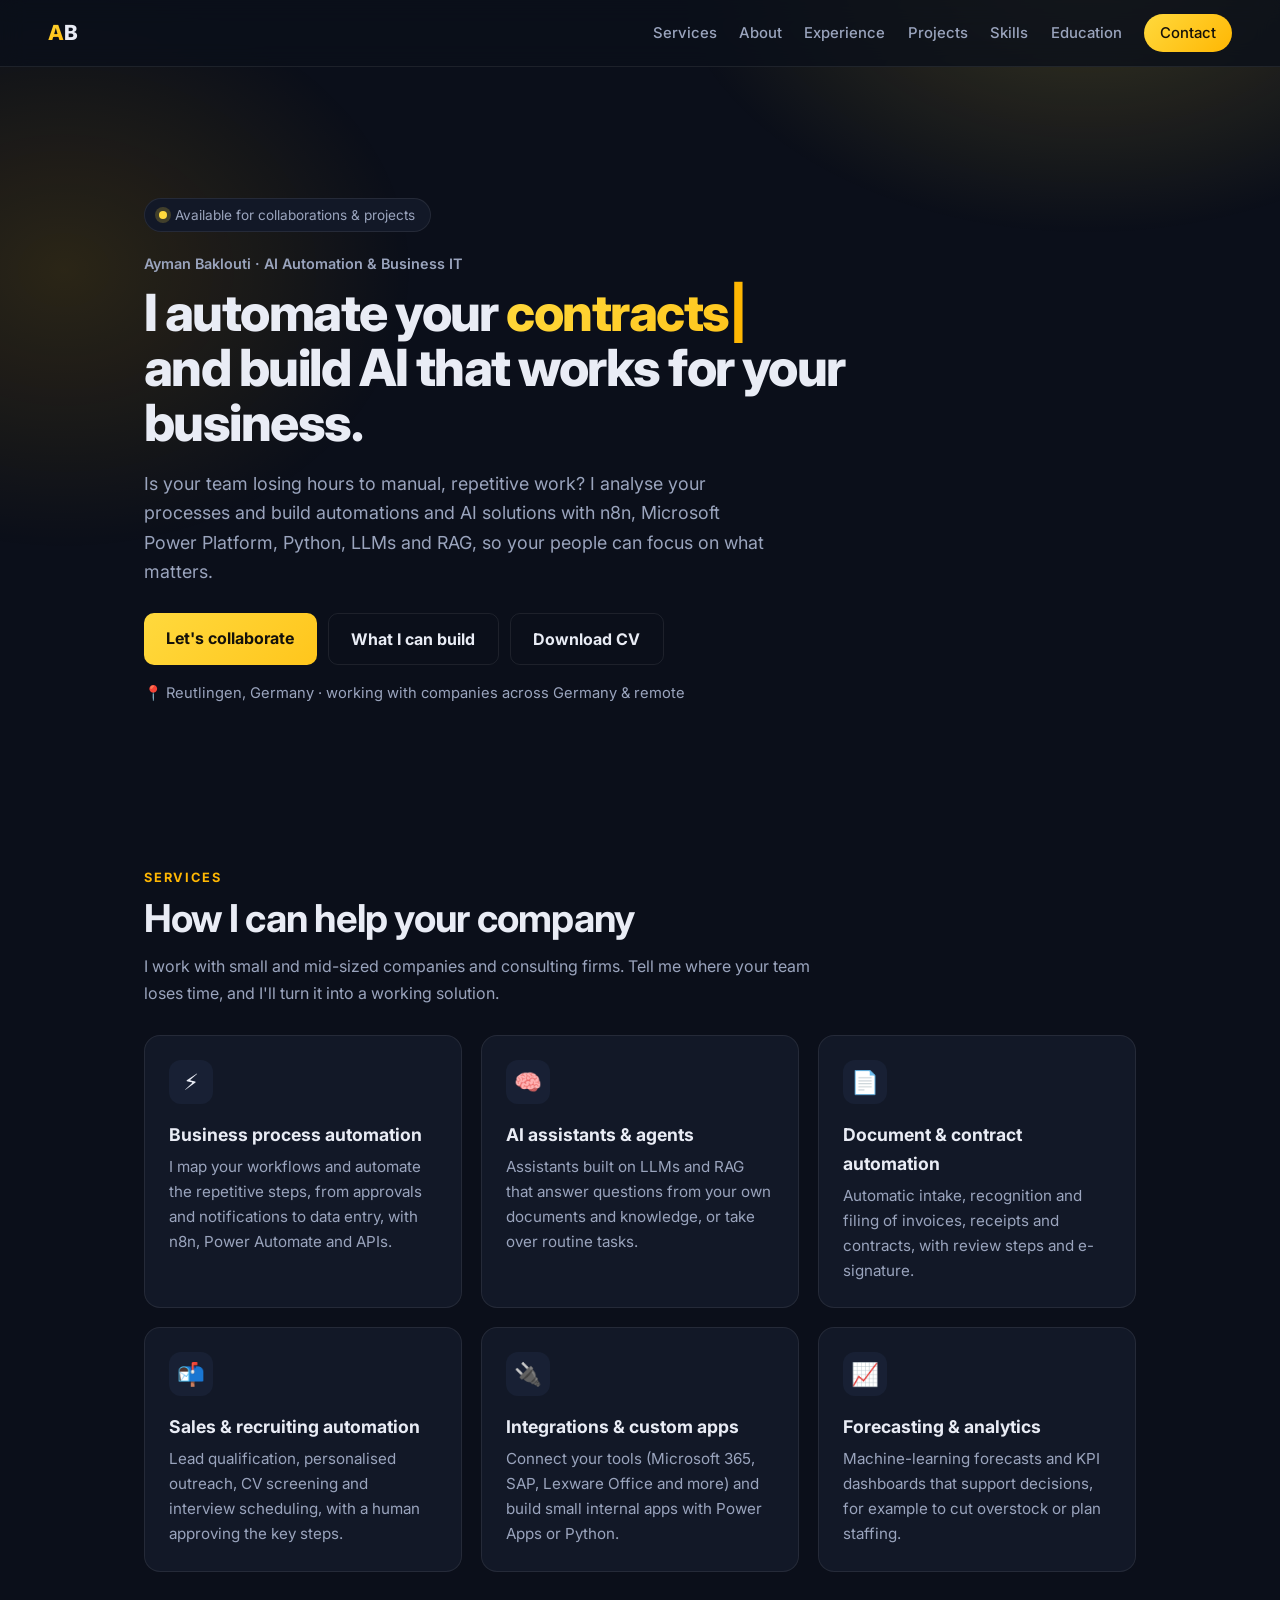
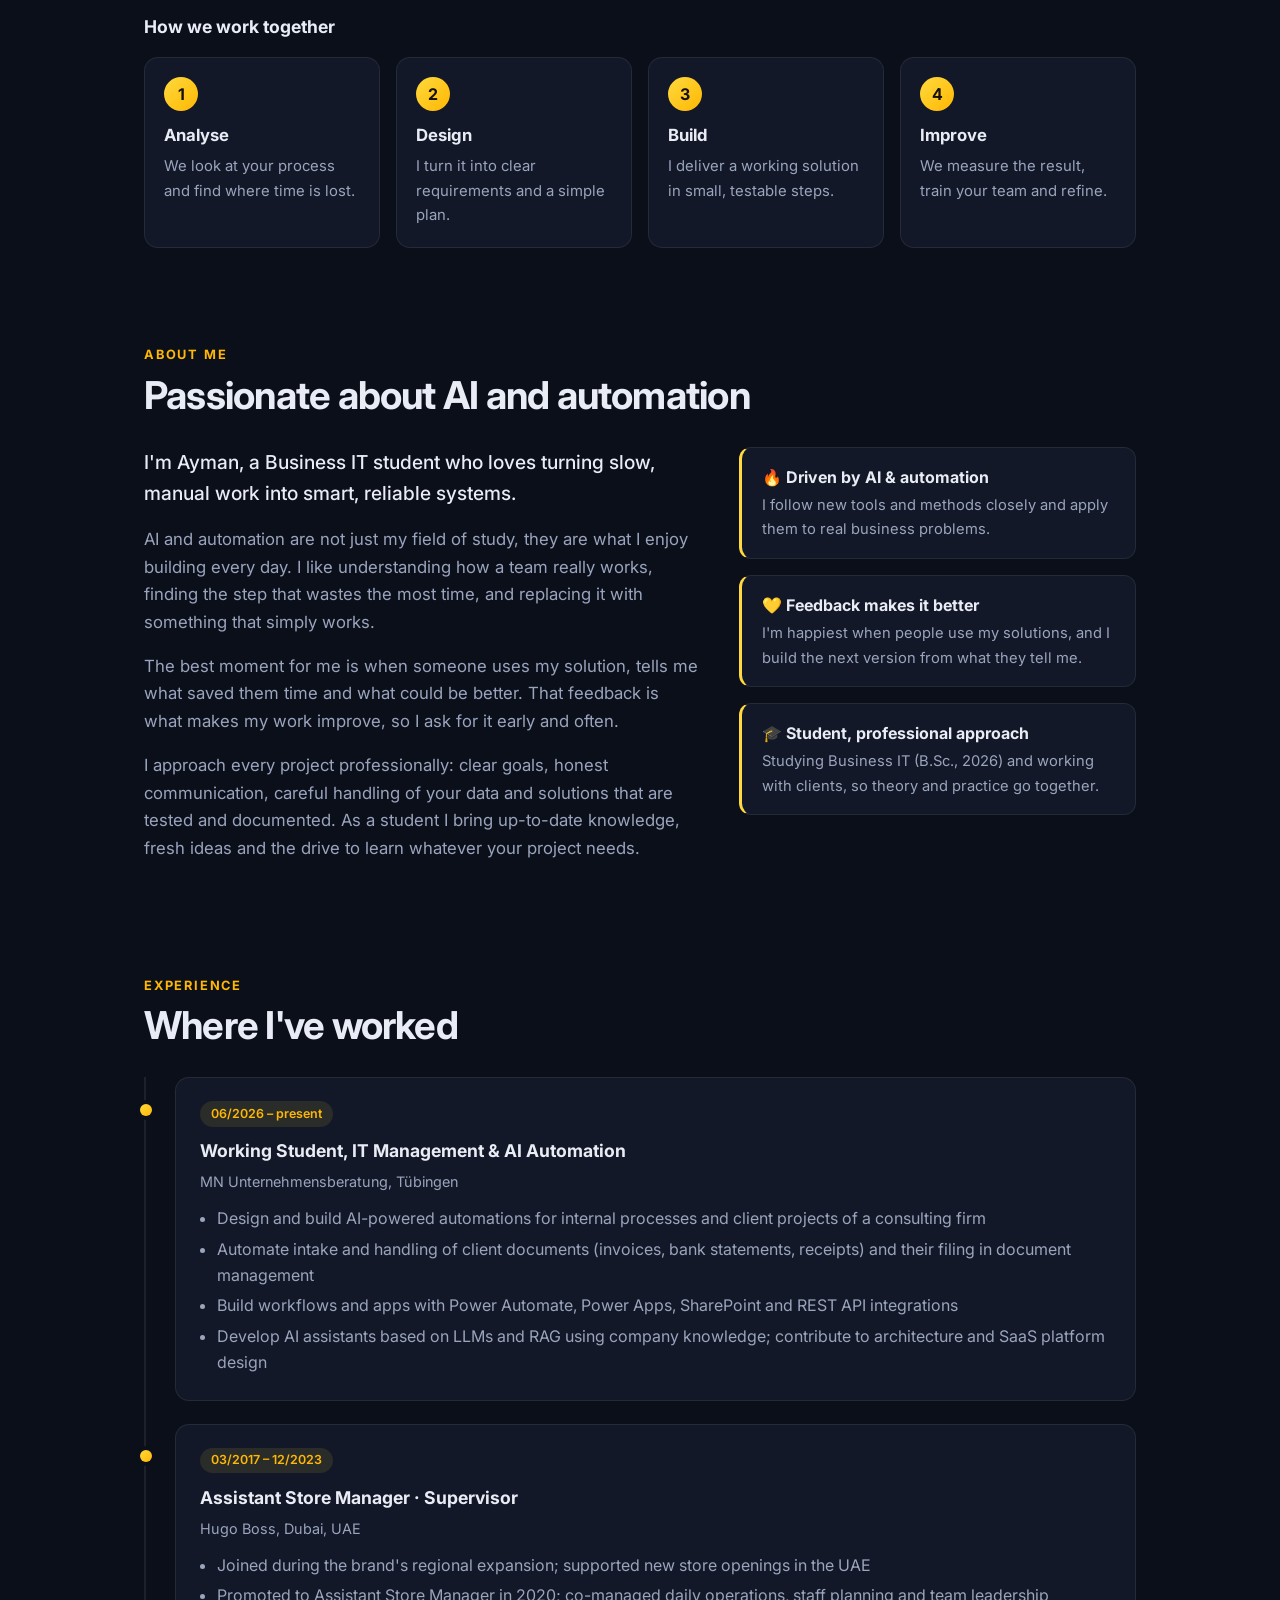
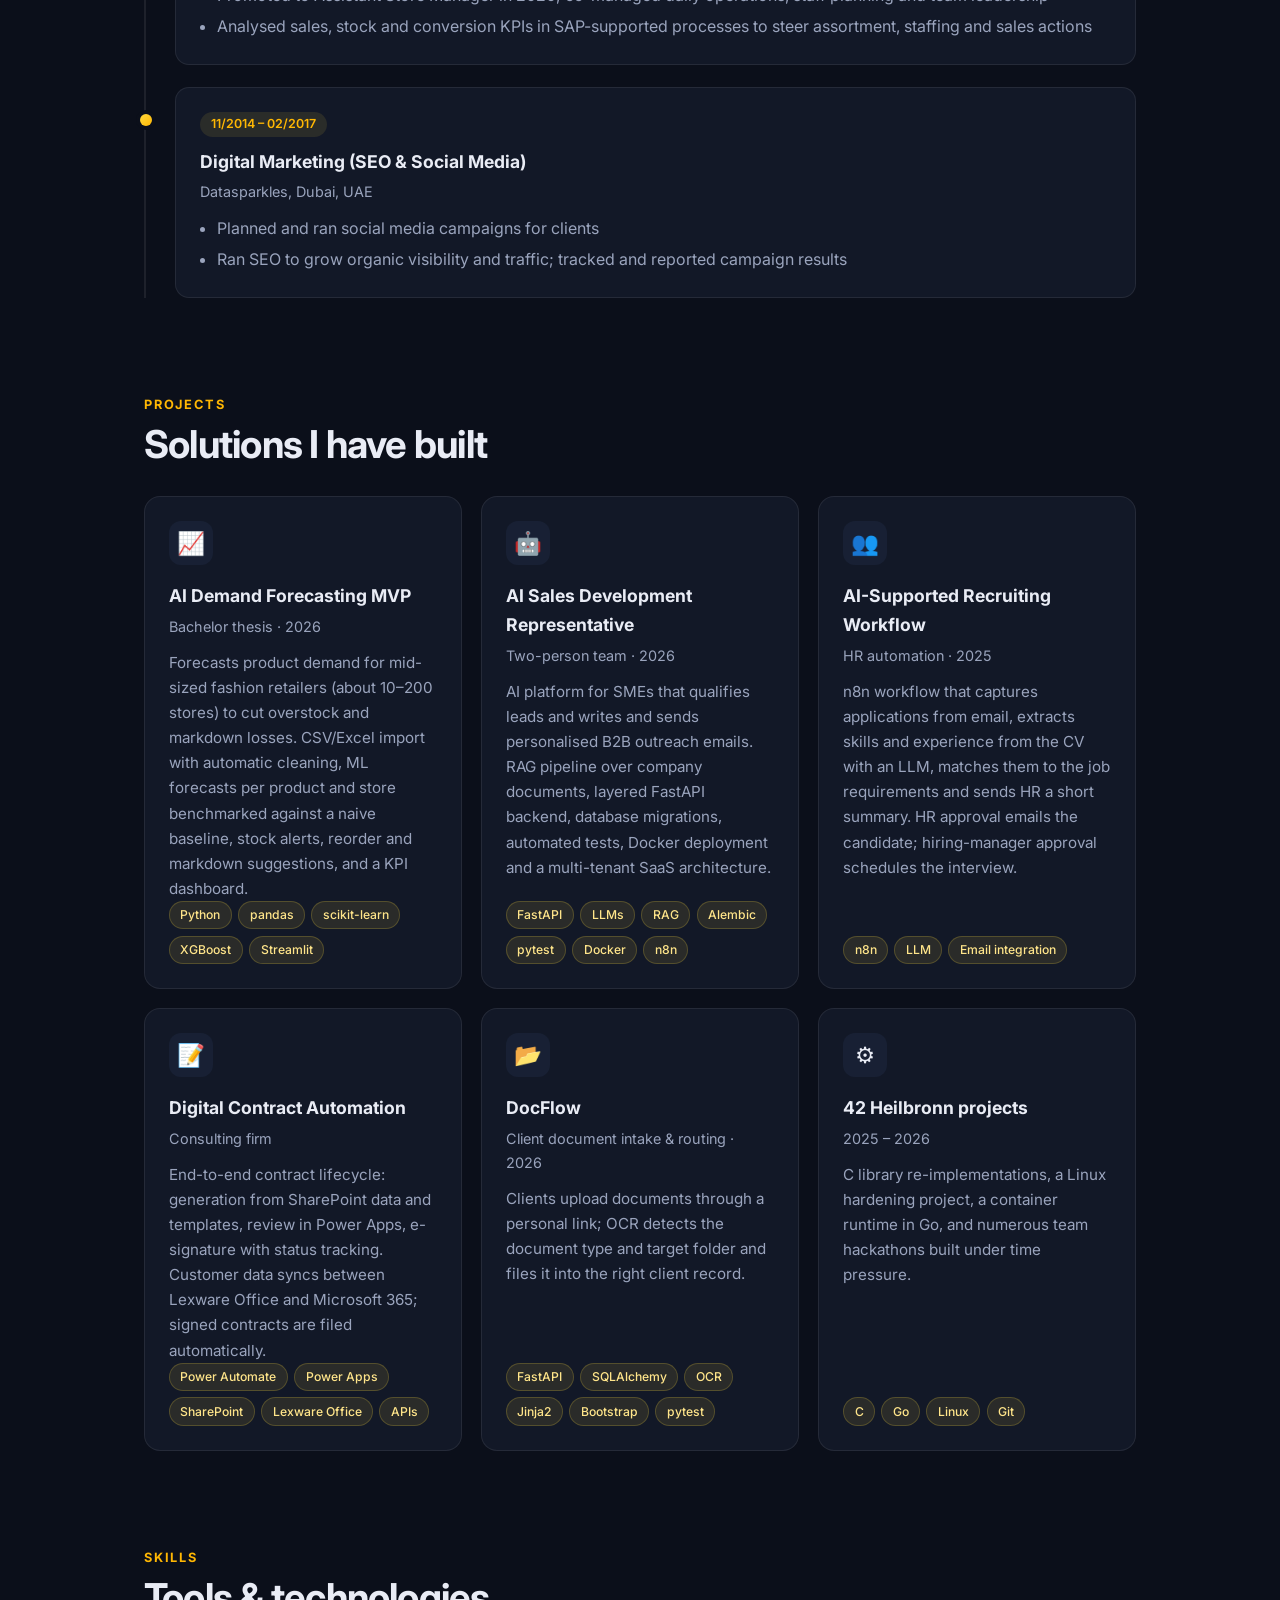
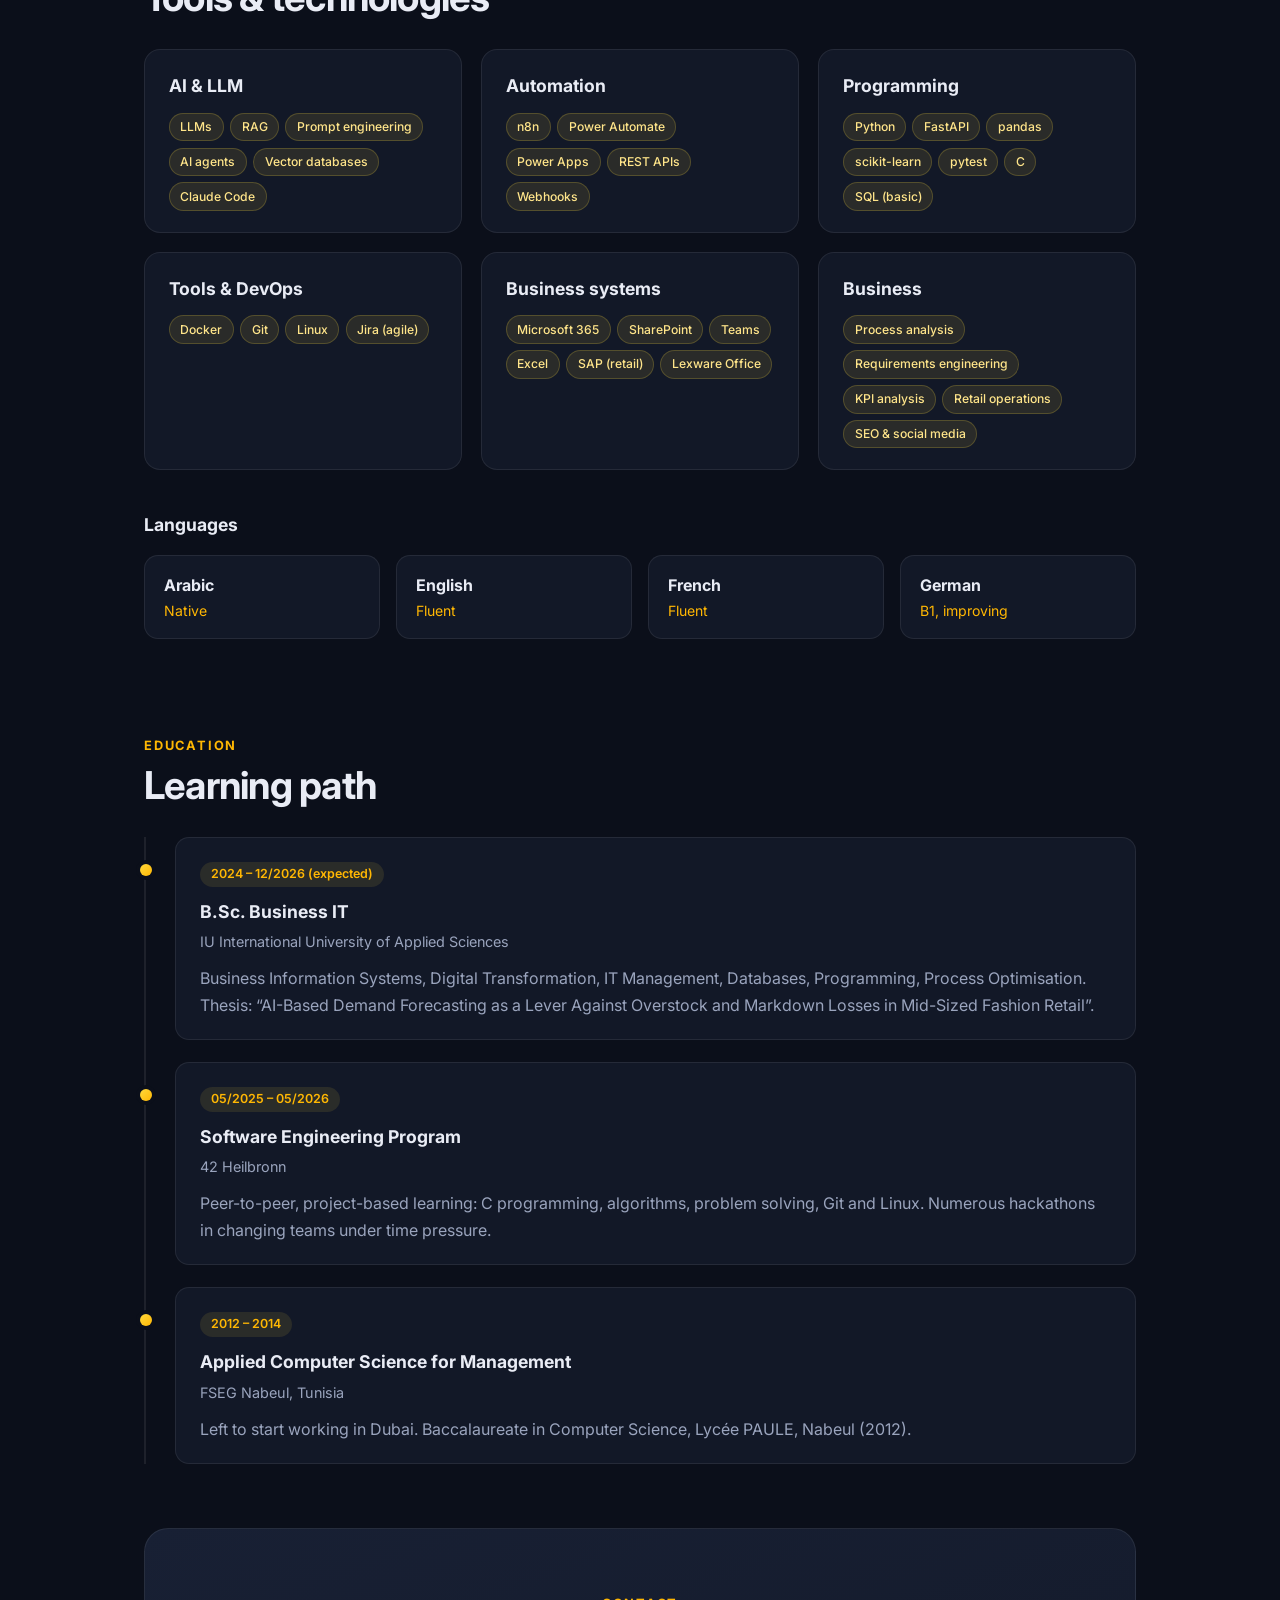
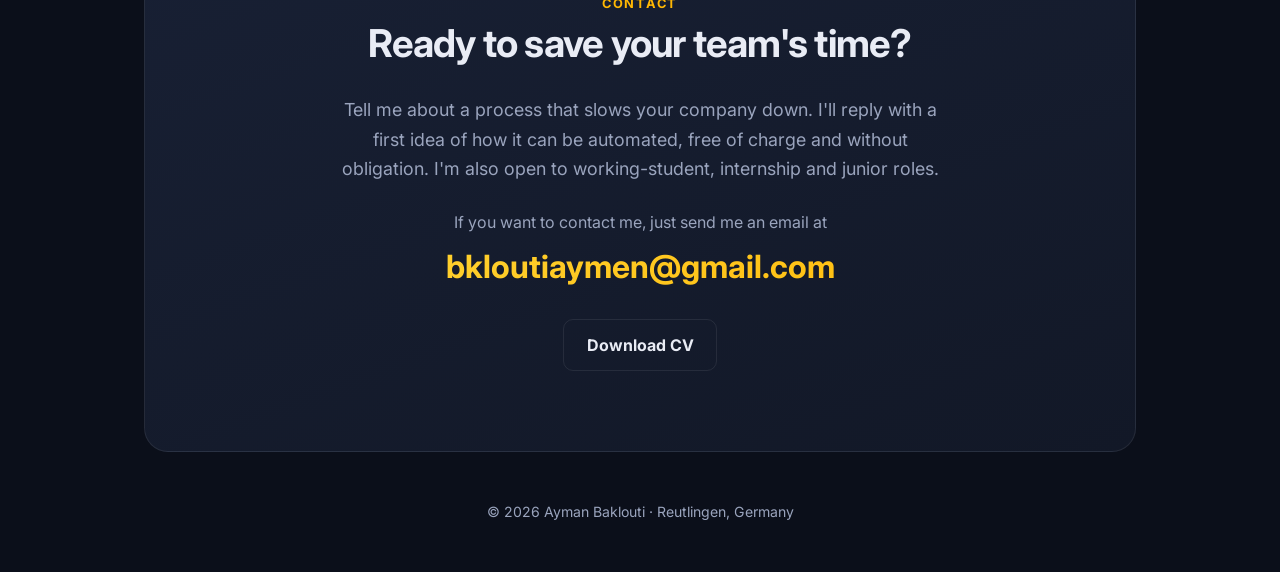
==== index.html @ 1efc9292 "Simplify contact section to plain email address" ====
<!DOCTYPE html>
<html lang="en">
<head>
  <meta charset="utf-8">
  <meta name="viewport" content="width=device-width, initial-scale=1">
  <title>Ayman Baklouti – AI Automation &amp; Business IT</title>
  <meta name="description" content="Ayman Baklouti: Business IT student and working student in AI automation (n8n, Power Platform, Python, LLMs, RAG). Based in Reutlingen, Germany.">
  <meta name="theme-color" content="#0b0f1a">
  <link rel="preconnect" href="https://fonts.googleapis.com">
  <link rel="preconnect" href="https://fonts.gstatic.com" crossorigin>
  <link href="https://fonts.googleapis.com/css2?family=Inter:wght@400;500;600;700;800&display=swap" rel="stylesheet">
  <link rel="stylesheet" href="style.css?v=5">
</head>
<body>
  <div class="bg-glow"></div>

  <header class="top">
    <a class="brand" href="#top"><span>A</span>B</a>
    <nav>
      <a href="#services">Services</a>
      <a href="#about">About</a>
      <a href="#experience">Experience</a>
      <a href="#projects">Projects</a>
      <a href="#skills">Skills</a>
      <a href="#education">Education</a>
      <a class="nav-cta" href="#contact">Contact</a>
    </nav>
  </header>

  <main id="top">
    <section class="hero">
      <div class="hero-text">
        <p class="pill"><span class="dot"></span> Available for collaborations &amp; projects</p>
        <p class="eyebrow">Ayman Baklouti · AI Automation &amp; Business IT</p>
        <h1>I automate your <span class="grad typed" data-words='["recruiting","contracts","document handling","sales outreach","reporting","daily workflows"]'>recruiting</span><span class="cursor">|</span><br>and build AI that works for your business.</h1>
        <p class="lead">Is your team losing hours to manual, repetitive work? I analyse your processes and build automations and AI solutions with n8n, Microsoft Power Platform, Python, LLMs and RAG, so your people can focus on what matters.</p>
        <p class="cta">
          <a class="btn" href="#contact">Let's collaborate</a>
          <a class="btn ghost" href="#services">What I can build</a>
          <a class="btn ghost" href="Ayman_Baklouti_CV.pdf">Download CV</a>
        </p>
        <p class="loc">📍 Reutlingen, Germany · working with companies across Germany &amp; remote</p>
      </div>
    </section>

    <section id="services">
      <p class="kicker">Services</p>
      <h2>How I can help your company</h2>
      <p class="intro">I work with small and mid-sized companies and consulting firms. Tell me where your team loses time, and I'll turn it into a working solution.</p>
      <div class="grid">
        <article class="card"><span class="icon">⚡</span><h3>Business process automation</h3><p>I map your workflows and automate the repetitive steps, from approvals and notifications to data entry, with n8n, Power Automate and APIs.</p></article>
        <article class="card"><span class="icon">🧠</span><h3>AI assistants &amp; agents</h3><p>Assistants built on LLMs and RAG that answer questions from your own documents and knowledge, or take over routine tasks.</p></article>
        <article class="card"><span class="icon">📄</span><h3>Document &amp; contract automation</h3><p>Automatic intake, recognition and filing of invoices, receipts and contracts, with review steps and e-signature.</p></article>
        <article class="card"><span class="icon">📬</span><h3>Sales &amp; recruiting automation</h3><p>Lead qualification, personalised outreach, CV screening and interview scheduling, with a human approving the key steps.</p></article>
        <article class="card"><span class="icon">🔌</span><h3>Integrations &amp; custom apps</h3><p>Connect your tools (Microsoft 365, SAP, Lexware Office and more) and build small internal apps with Power Apps or Python.</p></article>
        <article class="card"><span class="icon">📈</span><h3>Forecasting &amp; analytics</h3><p>Machine-learning forecasts and KPI dashboards that support decisions, for example to cut overstock or plan staffing.</p></article>
      </div>
      <h3 class="sub">How we work together</h3>
      <div class="steps">
        <div class="step"><b>1</b><h4>Analyse</h4><p>We look at your process and find where time is lost.</p></div>
        <div class="step"><b>2</b><h4>Design</h4><p>I turn it into clear requirements and a simple plan.</p></div>
        <div class="step"><b>3</b><h4>Build</h4><p>I deliver a working solution in small, testable steps.</p></div>
        <div class="step"><b>4</b><h4>Improve</h4><p>We measure the result, train your team and refine.</p></div>
      </div>
    </section>

    <section id="about">
      <p class="kicker">About me</p>
      <h2>Passionate about AI and automation</h2>
      <div class="about">
        <div class="about-text">
          <p>I'm Ayman, a Business IT student who loves turning slow, manual work into smart, reliable systems.</p>
          <p>AI and automation are not just my field of study, they are what I enjoy building every day. I like understanding how a team really works, finding the step that wastes the most time, and replacing it with something that simply works.</p>
          <p>The best moment for me is when someone uses my solution, tells me what saved them time and what could be better. That feedback is what makes my work improve, so I ask for it early and often.</p>
          <p>I approach every project professionally: clear goals, honest communication, careful handling of your data and solutions that are tested and documented. As a student I bring up-to-date knowledge, fresh ideas and the drive to learn whatever your project needs.</p>
        </div>
        <div class="about-points">
          <div class="point"><h3>🔥 Driven by AI &amp; automation</h3><p>I follow new tools and methods closely and apply them to real business problems.</p></div>
          <div class="point"><h3>💛 Feedback makes it better</h3><p>I'm happiest when people use my solutions, and I build the next version from what they tell me.</p></div>
          <div class="point"><h3>🎓 Student, professional approach</h3><p>Studying Business IT (B.Sc., 2026) and working with clients, so theory and practice go together.</p></div>
        </div>
      </div>
    </section>

    <section id="experience">
      <p class="kicker">Experience</p>
      <h2>Where I've worked</h2>
      <div class="timeline">
        <article class="tl-item">
          <span class="tl-date">06/2026 – present</span>
          <h3>Working Student, IT Management &amp; AI Automation</h3>
          <p class="meta">MN Unternehmensberatung, Tübingen</p>
          <ul>
            <li>Design and build AI-powered automations for internal processes and client projects of a consulting firm</li>
            <li>Automate intake and handling of client documents (invoices, bank statements, receipts) and their filing in document management</li>
            <li>Build workflows and apps with Power Automate, Power Apps, SharePoint and REST API integrations</li>
            <li>Develop AI assistants based on LLMs and RAG using company knowledge; contribute to architecture and SaaS platform design</li>
          </ul>
        </article>
        <article class="tl-item">
          <span class="tl-date">03/2017 – 12/2023</span>
          <h3>Assistant Store Manager · Supervisor</h3>
          <p class="meta">Hugo Boss, Dubai, UAE</p>
          <ul>
            <li>Joined during the brand's regional expansion; supported new store openings in the UAE</li>
            <li>Promoted to Assistant Store Manager in 2020; co-managed daily operations, staff planning and team leadership</li>
            <li>Analysed sales, stock and conversion KPIs in SAP-supported processes to steer assortment, staffing and sales actions</li>
          </ul>
        </article>
        <article class="tl-item">
          <span class="tl-date">11/2014 – 02/2017</span>
          <h3>Digital Marketing (SEO &amp; Social Media)</h3>
          <p class="meta">Datasparkles, Dubai, UAE</p>
          <ul>
            <li>Planned and ran social media campaigns for clients</li>
            <li>Ran SEO to grow organic visibility and traffic; tracked and reported campaign results</li>
          </ul>
        </article>
      </div>
    </section>

    <section id="projects">
      <p class="kicker">Projects</p>
      <h2>Solutions I have built</h2>
      <div class="grid">
        <article class="card">
          <span class="icon">📈</span>
          <h3>AI Demand Forecasting MVP</h3>
          <p class="meta">Bachelor thesis · 2026</p>
          <p>Forecasts product demand for mid-sized fashion retailers (about 10–200 stores) to cut overstock and markdown losses. CSV/Excel import with automatic cleaning, ML forecasts per product and store benchmarked against a naive baseline, stock alerts, reorder and markdown suggestions, and a KPI dashboard.</p>
          <p class="chips"><span>Python</span><span>pandas</span><span>scikit-learn</span><span>XGBoost</span><span>Streamlit</span></p>
        </article>
        <article class="card">
          <span class="icon">🤖</span>
          <h3>AI Sales Development Representative</h3>
          <p class="meta">Two-person team · 2026</p>
          <p>AI platform for SMEs that qualifies leads and writes and sends personalised B2B outreach emails. RAG pipeline over company documents, layered FastAPI backend, database migrations, automated tests, Docker deployment and a multi-tenant SaaS architecture.</p>
          <p class="chips"><span>FastAPI</span><span>LLMs</span><span>RAG</span><span>Alembic</span><span>pytest</span><span>Docker</span><span>n8n</span></p>
        </article>
        <article class="card">
          <span class="icon">👥</span>
          <h3>AI-Supported Recruiting Workflow</h3>
          <p class="meta">HR automation · 2025</p>
          <p>n8n workflow that captures applications from email, extracts skills and experience from the CV with an LLM, matches them to the job requirements and sends HR a short summary. HR approval emails the candidate; hiring-manager approval schedules the interview.</p>
          <p class="chips"><span>n8n</span><span>LLM</span><span>Email integration</span></p>
        </article>
        <article class="card">
          <span class="icon">📝</span>
          <h3>Digital Contract Automation</h3>
          <p class="meta">Consulting firm</p>
          <p>End-to-end contract lifecycle: generation from SharePoint data and templates, review in Power Apps, e-signature with status tracking. Customer data syncs between Lexware Office and Microsoft 365; signed contracts are filed automatically.</p>
          <p class="chips"><span>Power Automate</span><span>Power Apps</span><span>SharePoint</span><span>Lexware Office</span><span>APIs</span></p>
        </article>
        <article class="card">
          <span class="icon">📂</span>
          <h3>DocFlow</h3>
          <p class="meta">Client document intake &amp; routing · 2026</p>
          <p>Clients upload documents through a personal link; OCR detects the document type and target folder and files it into the right client record.</p>
          <p class="chips"><span>FastAPI</span><span>SQLAlchemy</span><span>OCR</span><span>Jinja2</span><span>Bootstrap</span><span>pytest</span></p>
        </article>
        <article class="card">
          <span class="icon">⚙️</span>
          <h3>42 Heilbronn projects</h3>
          <p class="meta">2025 – 2026</p>
          <p>C library re-implementations, a Linux hardening project, a container runtime in Go, and numerous team hackathons built under time pressure.</p>
          <p class="chips"><span>C</span><span>Go</span><span>Linux</span><span>Git</span></p>
        </article>
      </div>
    </section>

    <section id="skills">
      <p class="kicker">Skills</p>
      <h2>Tools &amp; technologies</h2>
      <div class="skills">
        <div class="skill"><h3>AI &amp; LLM</h3><p class="chips"><span>LLMs</span><span>RAG</span><span>Prompt engineering</span><span>AI agents</span><span>Vector databases</span><span>Claude Code</span></p></div>
        <div class="skill"><h3>Automation</h3><p class="chips"><span>n8n</span><span>Power Automate</span><span>Power Apps</span><span>REST APIs</span><span>Webhooks</span></p></div>
        <div class="skill"><h3>Programming</h3><p class="chips"><span>Python</span><span>FastAPI</span><span>pandas</span><span>scikit-learn</span><span>pytest</span><span>C</span><span>SQL (basic)</span></p></div>
        <div class="skill"><h3>Tools &amp; DevOps</h3><p class="chips"><span>Docker</span><span>Git</span><span>Linux</span><span>Jira (agile)</span></p></div>
        <div class="skill"><h3>Business systems</h3><p class="chips"><span>Microsoft 365</span><span>SharePoint</span><span>Teams</span><span>Excel</span><span>SAP (retail)</span><span>Lexware Office</span></p></div>
        <div class="skill"><h3>Business</h3><p class="chips"><span>Process analysis</span><span>Requirements engineering</span><span>KPI analysis</span><span>Retail operations</span><span>SEO &amp; social media</span></p></div>
      </div>
      <h3 class="sub">Languages</h3>
      <div class="langs">
        <div><strong>Arabic</strong><span>Native</span></div>
        <div><strong>English</strong><span>Fluent</span></div>
        <div><strong>French</strong><span>Fluent</span></div>
        <div><strong>German</strong><span>B1, improving</span></div>
      </div>
    </section>

    <section id="education">
      <p class="kicker">Education</p>
      <h2>Learning path</h2>
      <div class="timeline">
        <article class="tl-item">
          <span class="tl-date">2024 – 12/2026 (expected)</span>
          <h3>B.Sc. Business IT</h3>
          <p class="meta">IU International University of Applied Sciences</p>
          <p>Business Information Systems, Digital Transformation, IT Management, Databases, Programming, Process Optimisation. Thesis: “AI-Based Demand Forecasting as a Lever Against Overstock and Markdown Losses in Mid-Sized Fashion Retail”.</p>
        </article>
        <article class="tl-item">
          <span class="tl-date">05/2025 – 05/2026</span>
          <h3>Software Engineering Program</h3>
          <p class="meta">42 Heilbronn</p>
          <p>Peer-to-peer, project-based learning: C programming, algorithms, problem solving, Git and Linux. Numerous hackathons in changing teams under time pressure.</p>
        </article>
        <article class="tl-item">
          <span class="tl-date">2012 – 2014</span>
          <h3>Applied Computer Science for Management</h3>
          <p class="meta">FSEG Nabeul, Tunisia</p>
          <p>Left to start working in Dubai. Baccalaureate in Computer Science, Lycée PAULE, Nabeul (2012).</p>
        </article>
      </div>
    </section>

    <section id="contact" class="contact">
      <p class="kicker">Contact</p>
      <h2>Ready to save your team's time?</h2>
      <p class="lead">Tell me about a process that slows your company down. I'll reply with a first idea of how it can be automated, free of charge and without obligation. I'm also open to working-student, internship and junior roles.</p>
      <p class="mail-line">If you want to contact me, just send me an email at</p>
      <p class="mail-address">bkloutiaymen@gmail.com</p>
      <p class="cta"><a class="btn ghost" href="Ayman_Baklouti_CV.pdf">Download CV</a></p>
    </section>
  </main>

  <footer>© 2026 Ayman Baklouti · Reutlingen, Germany</footer>
  <script src="script.js?v=5"></script>
</body>
</html>
---- style.css ----
:root {
  --bg:#0b0f1a; --surface:#121827; --surface2:#182034; --border:#ffffff14;
  --text:#e9ecf5; --muted:#9aa4bd;
  --a1:#ffd93d; --a2:#ffb703;
  --grad:linear-gradient(135deg,var(--a1),var(--a2));
}
* { box-sizing:border-box; }
html { scroll-behavior:smooth; scroll-padding-top:80px; }
body { margin:0; font:16px/1.65 'Inter',system-ui,-apple-system,Segoe UI,Roboto,sans-serif; background:var(--bg); color:var(--text); -webkit-font-smoothing:antialiased; }
a { color:var(--a2); text-decoration:none; }
.bg-glow { position:fixed; inset:0; z-index:-1; pointer-events:none;
  background:radial-gradient(600px 400px at 85% -5%,#ffd93d33,transparent 70%),
             radial-gradient(500px 400px at 5% 30%,#ffb70322,transparent 70%); }

/* header */
.top { position:sticky; top:0; z-index:10; display:flex; justify-content:space-between; align-items:center;
  padding:.9rem clamp(1rem,5vw,3rem); background:#0b0f1acc; backdrop-filter:blur(12px); border-bottom:1px solid var(--border); }
.brand { font-weight:800; font-size:1.3rem; color:var(--text); letter-spacing:-.02em; }
.brand span { background:var(--grad); -webkit-background-clip:text; background-clip:text; color:transparent; }
nav { display:flex; align-items:center; gap:1.4rem; flex-wrap:wrap; justify-content:flex-end; }
nav a { color:var(--muted); font-size:.93rem; font-weight:500; transition:color .2s; }
nav a:hover { color:var(--text); }
.nav-cta { color:#14110a; background:var(--grad); padding:.4rem 1rem; border-radius:999px; }
.nav-cta:hover { color:#14110a; opacity:.9; }

main, footer { max-width:1040px; margin:0 auto; padding:0 1.5rem; }
section { padding:5rem 0 1rem; }

/* hero */
.hero { display:grid; grid-template-columns:1.6fr 1fr; gap:3rem; align-items:center; padding-top:5rem; min-height:80vh; }
.pill { display:inline-flex; align-items:center; gap:.5rem; padding:.3rem .9rem; border:1px solid var(--border); border-radius:999px; background:var(--surface); color:var(--muted); font-size:.85rem; margin:0 0 1.2rem; }
.dot { width:8px; height:8px; border-radius:50%; background:#ffd93d; box-shadow:0 0 0 4px #ffd93d33; }
h1 { font-size:clamp(2.4rem,6vw,4rem); line-height:1.08; letter-spacing:-.03em; margin:0 0 .8rem; font-weight:800; }
.grad { background:var(--grad); -webkit-background-clip:text; background-clip:text; color:transparent; }
.role { color:var(--a2); font-weight:600; margin:0 0 1rem; }
.lead { font-size:1.12rem; color:var(--muted); max-width:620px; }
.cta { display:flex; flex-wrap:wrap; gap:.7rem; margin:1.6rem 0 1rem; }
.btn { display:inline-block; padding:.75rem 1.4rem; border-radius:10px; background:var(--grad); color:#14110a; font-weight:700; transition:transform .2s, box-shadow .2s; }
.btn:hover { transform:translateY(-2px); box-shadow:0 8px 24px #ffd93d44; }
.btn.ghost { background:transparent; color:var(--text); border:1px solid var(--border); }
.btn.ghost:hover { background:var(--surface2); box-shadow:none; }
.loc { color:var(--muted); font-size:.92rem; }

.hero-card { background:linear-gradient(160deg,var(--surface2),var(--surface)); border:1px solid var(--border); border-radius:20px; padding:2rem; text-align:center; box-shadow:0 20px 60px #0008; }
.avatar { width:110px; height:110px; margin:0 auto 1.4rem; border-radius:50%; background:var(--grad); display:grid; place-items:center; font-size:2.4rem; font-weight:800; color:#fff; box-shadow:0 0 0 6px #ffd93d22; }
.facts { list-style:none; margin:0; padding:0; display:grid; gap:.9rem; }
.facts li { display:flex; flex-direction:column; padding:.7rem; border-radius:12px; background:#ffffff08; }
.facts strong { font-size:1.4rem; background:var(--grad); -webkit-background-clip:text; background-clip:text; color:transparent; }
.facts span { color:var(--muted); font-size:.85rem; }

/* headings */
.kicker { color:var(--a2); font-weight:700; text-transform:uppercase; letter-spacing:.14em; font-size:.8rem; margin:0 0 .4rem; }
h2 { font-size:clamp(1.7rem,4vw,2.4rem); margin:0 0 1.8rem; letter-spacing:-.02em; line-height:1.2; }
h3 { margin:0 0 .3rem; font-size:1.1rem; }
.sub { margin:2.5rem 0 1rem; }
.meta { color:var(--muted); font-size:.9rem; margin:0 0 .7rem; }
.two-col { display:grid; grid-template-columns:1fr 1fr; gap:2rem; color:var(--muted); }
.two-col p { margin:0; }

/* timeline */
.timeline { position:relative; padding-left:1.8rem; border-left:2px solid var(--border); display:grid; gap:1.4rem; }
.tl-item { position:relative; background:var(--surface); border:1px solid var(--border); border-radius:14px; padding:1.3rem 1.5rem; transition:border-color .2s, transform .2s; }
.tl-item:hover { border-color:#ffd93d88; transform:translateX(4px); }
.tl-item::before { content:""; position:absolute; left:calc(-1.8rem - 7px); top:1.6rem; width:12px; height:12px; border-radius:50%; background:var(--grad); box-shadow:0 0 0 4px var(--bg); }
.tl-date { display:inline-block; font-size:.78rem; font-weight:600; color:var(--a2); background:#ffd93d1a; padding:.15rem .7rem; border-radius:999px; margin-bottom:.6rem; }
.tl-item ul { margin:.3rem 0 0; padding-left:1.1rem; color:var(--muted); }
.tl-item li { margin:.25rem 0; }
.tl-item p:last-child { color:var(--muted); margin:0; }

/* cards */
.grid { display:grid; grid-template-columns:repeat(auto-fill,minmax(310px,1fr)); gap:1.2rem; }
.card { background:var(--surface); border:1px solid var(--border); border-radius:16px; padding:1.5rem; transition:transform .25s, border-color .25s, box-shadow .25s; display:flex; flex-direction:column; }
.card:hover { transform:translateY(-6px); border-color:#ffd93d88; box-shadow:0 16px 40px #ffd93d22; }
.card > p:not(.meta):not(.chips) { color:var(--muted); font-size:.95rem; margin:0 0 1rem; }
.icon { width:44px; height:44px; display:grid; place-items:center; border-radius:12px; background:var(--surface2); font-size:1.4rem; margin-bottom:1rem; }
.chips { display:flex; flex-wrap:wrap; gap:.4rem; margin:auto 0 0; padding:0; }
.chips span { font-size:.76rem; font-weight:500; padding:.2rem .65rem; border-radius:999px; background:#ffd93d1a; color:#ffe58a; border:1px solid #ffd93d33; }

/* skills */
.skills { display:grid; grid-template-columns:repeat(auto-fill,minmax(300px,1fr)); gap:1.2rem; }
.skill { background:var(--surface); border:1px solid var(--border); border-radius:16px; padding:1.3rem 1.5rem; }
.skill h3 { margin-bottom:.8rem; }
.langs { display:grid; grid-template-columns:repeat(auto-fit,minmax(160px,1fr)); gap:1rem; }
.langs div { background:var(--surface); border:1px solid var(--border); border-radius:14px; padding:1rem 1.2rem; display:flex; flex-direction:column; }
.langs span { color:var(--a2); font-size:.88rem; }

/* contact */
.contact { text-align:center; margin:3rem 0 0; padding:4rem 1.5rem; border:1px solid var(--border); border-radius:24px; background:linear-gradient(160deg,var(--surface2),var(--surface)); }
.contact .lead { margin:0 auto; }
.contact .cta { justify-content:center; }
footer { text-align:center; color:var(--muted); font-size:.88rem; padding:3rem 1.5rem; }

@media (max-width:820px) {
  .hero { grid-template-columns:1fr; min-height:0; }
  .two-col { grid-template-columns:1fr; gap:1rem; }
  nav a:not(.nav-cta) { display:none; }
}

/* ---------- services / steps ---------- */
.intro { color:var(--muted); max-width:680px; margin:-1rem 0 1.8rem; }
.steps { display:grid; grid-template-columns:repeat(auto-fit,minmax(220px,1fr)); gap:1rem; }
.step { background:var(--surface); border:1px solid var(--border); border-radius:14px; padding:1.2rem; position:relative; }
.step b { display:grid; place-items:center; width:34px; height:34px; border-radius:50%; background:var(--grad); color:#14110a; font-weight:700; margin-bottom:.7rem; }
.step h4 { margin:0 0 .3rem; font-size:1.05rem; }
.step p { margin:0; color:var(--muted); font-size:.93rem; }
.eyebrow { color:var(--muted); font-weight:600; font-size:.9rem; margin:0 0 .6rem; }
h1 { font-size:clamp(2rem,5vw,3.2rem); }
.cursor { color:var(--a2); animation:blink 1s steps(2) infinite; }
.card > p:not(.meta):not(.chips) { margin-bottom:0; }

/* ---------- animation ---------- */
.bg-glow { animation:drift 18s ease-in-out infinite alternate; }
@keyframes drift { from { transform:translate3d(0,0,0) scale(1); } to { transform:translate3d(-3%,4%,0) scale(1.12); } }
@keyframes blink { 50% { opacity:0; } }
@keyframes float { 0%,100% { transform:translateY(0); } 50% { transform:translateY(-10px); } }
@keyframes pulse { 0% { box-shadow:0 0 0 0 #ffd93d66; } 100% { box-shadow:0 0 0 12px #ffd93d00; } }
@keyframes rise { from { opacity:0; transform:translateY(24px); } to { opacity:1; transform:none; } }
@keyframes shine { to { background-position:200% center; } }
.hero-card { animation:float 6s ease-in-out infinite; }
.dot { animation:pulse 1.8s infinite; }
.avatar { animation:float 5s ease-in-out infinite reverse; }
.hero-text > * { animation:rise .8s both; }
.hero-text > :nth-child(2) { animation-delay:.1s; } .hero-text > :nth-child(3) { animation-delay:.2s; }
.hero-text > :nth-child(4) { animation-delay:.3s; } .hero-text > :nth-child(5) { animation-delay:.4s; }
.hero-text > :nth-child(6) { animation-delay:.5s; }
.grad { background-size:200% auto; animation:shine 5s linear infinite; }
.btn { background-size:200% auto; }
.btn:not(.ghost):hover { background-position:right center; }
.js .reveal { opacity:0; transform:translateY(28px); transition:opacity .7s ease, transform .7s ease; transition-delay:var(--d,0ms); }
.js .reveal.in { opacity:1; transform:none; }
#progress { position:fixed; top:0; left:0; height:3px; width:0; background:var(--grad); z-index:20; }
@media (prefers-reduced-motion:reduce) {
  *, *::before, *::after { animation:none !important; transition:none !important; }
  .js .reveal { opacity:1; transform:none; }
}

.hero { grid-template-columns:1fr; }
.hero-text { max-width:760px; }

/* about me */
.about { display:grid; grid-template-columns:1.4fr 1fr; gap:2.5rem; align-items:start; }
.about-text p { margin:0 0 1rem; color:var(--muted); font-size:1.05rem; }
.about-text p:first-child { color:var(--text); font-size:1.2rem; font-weight:500; }
.about-points { display:grid; gap:1rem; }
.point { background:var(--surface); border:1px solid var(--border); border-left:3px solid var(--a1); border-radius:12px; padding:1rem 1.2rem; }
.point h3 { margin:0 0 .2rem; font-size:1rem; }
.point p { margin:0; color:var(--muted); font-size:.92rem; }
@media (max-width:820px) { .about { grid-template-columns:1fr; } }
button.btn { font:inherit; font-weight:600; cursor:pointer; }
.mail-line { color:var(--muted); margin:1.6rem 0 .3rem; }
.mail-address { font-size:clamp(1.3rem,4vw,2rem); font-weight:700; margin:0 0 1rem; background:var(--grad); -webkit-background-clip:text; background-clip:text; color:transparent; user-select:all; }
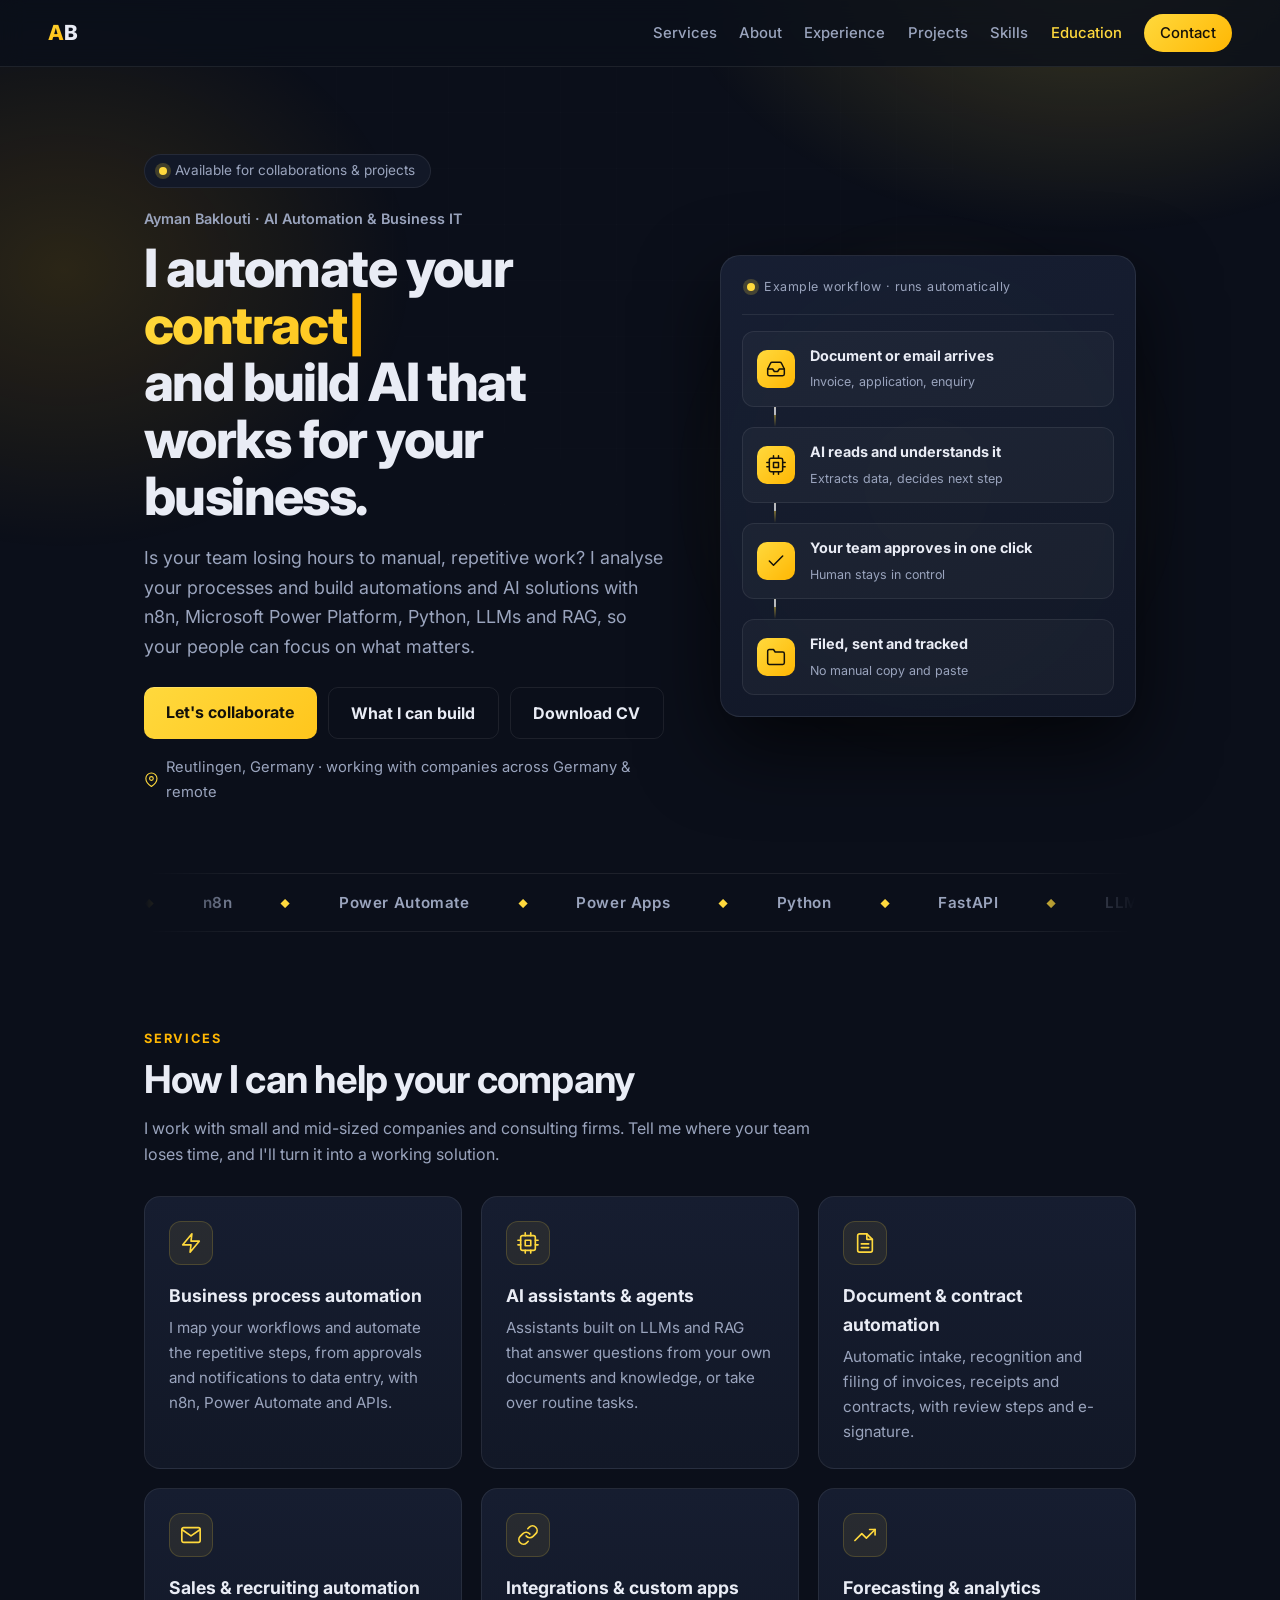
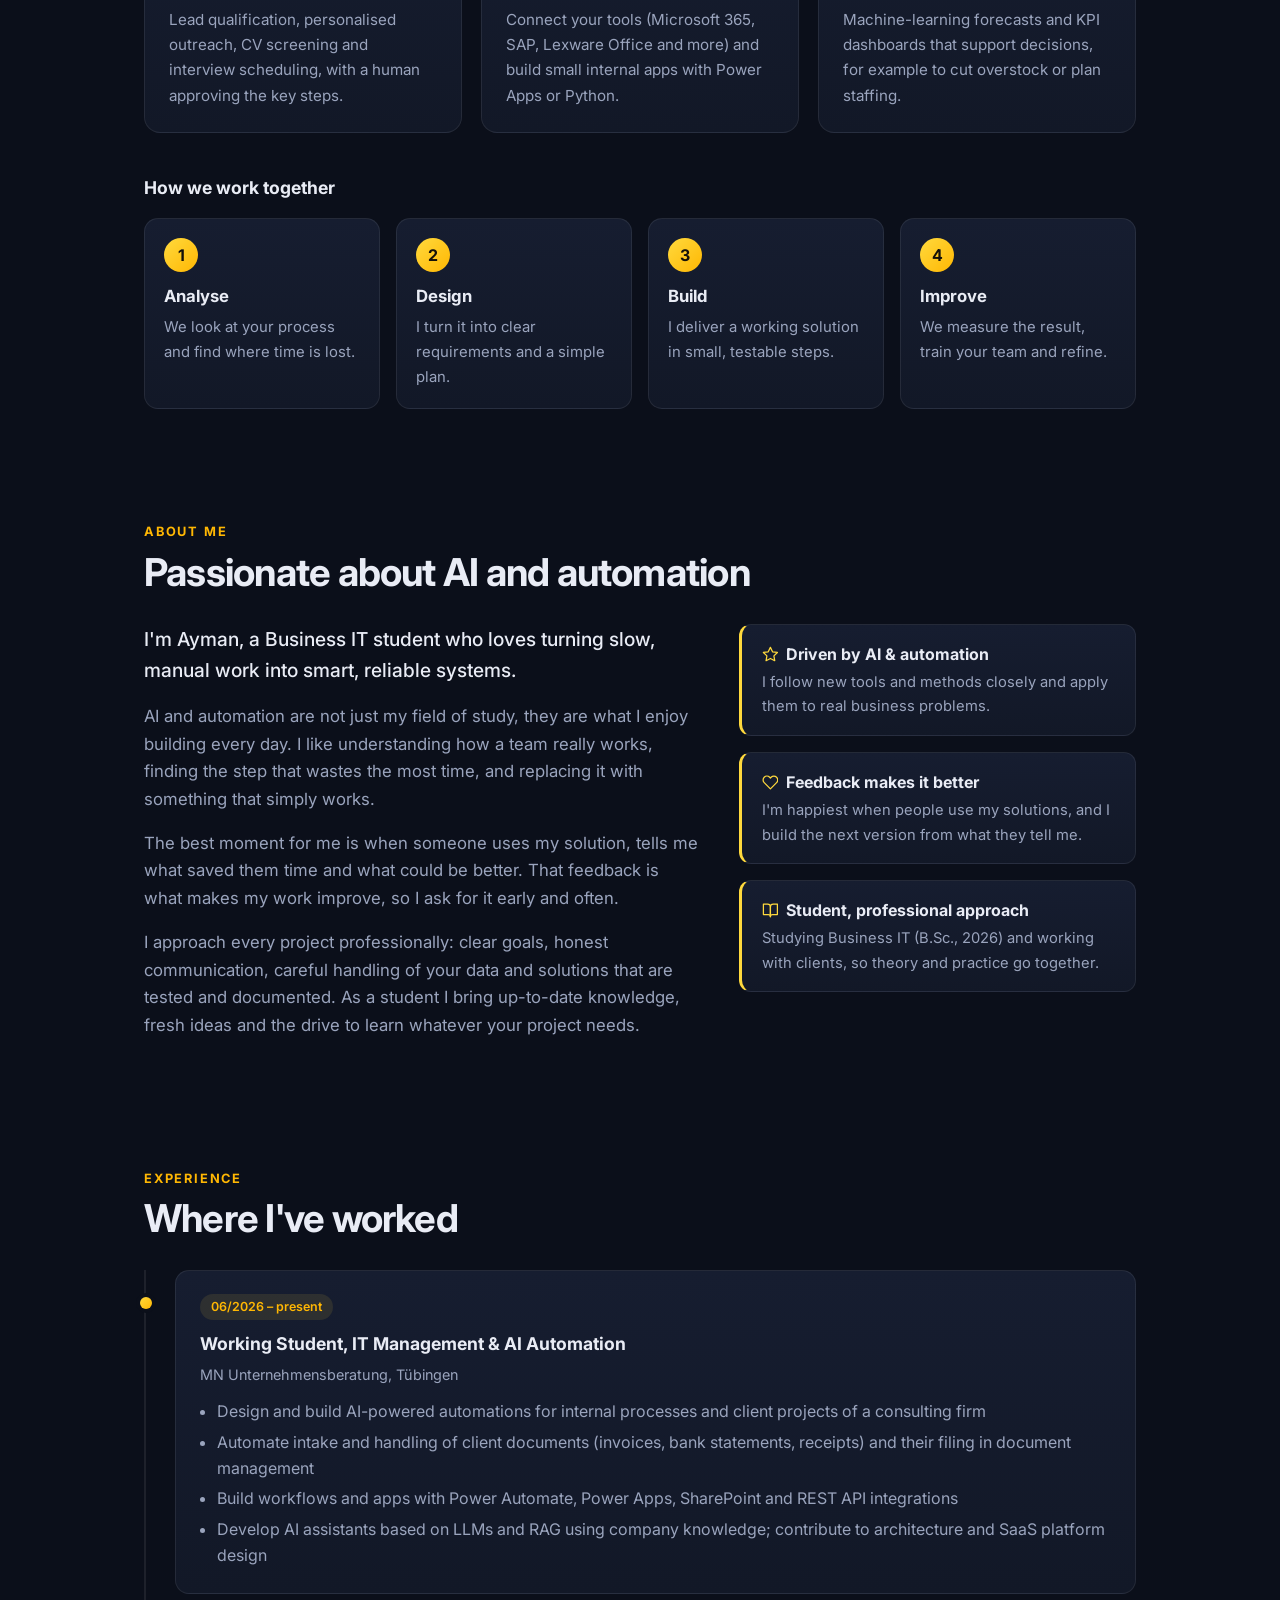
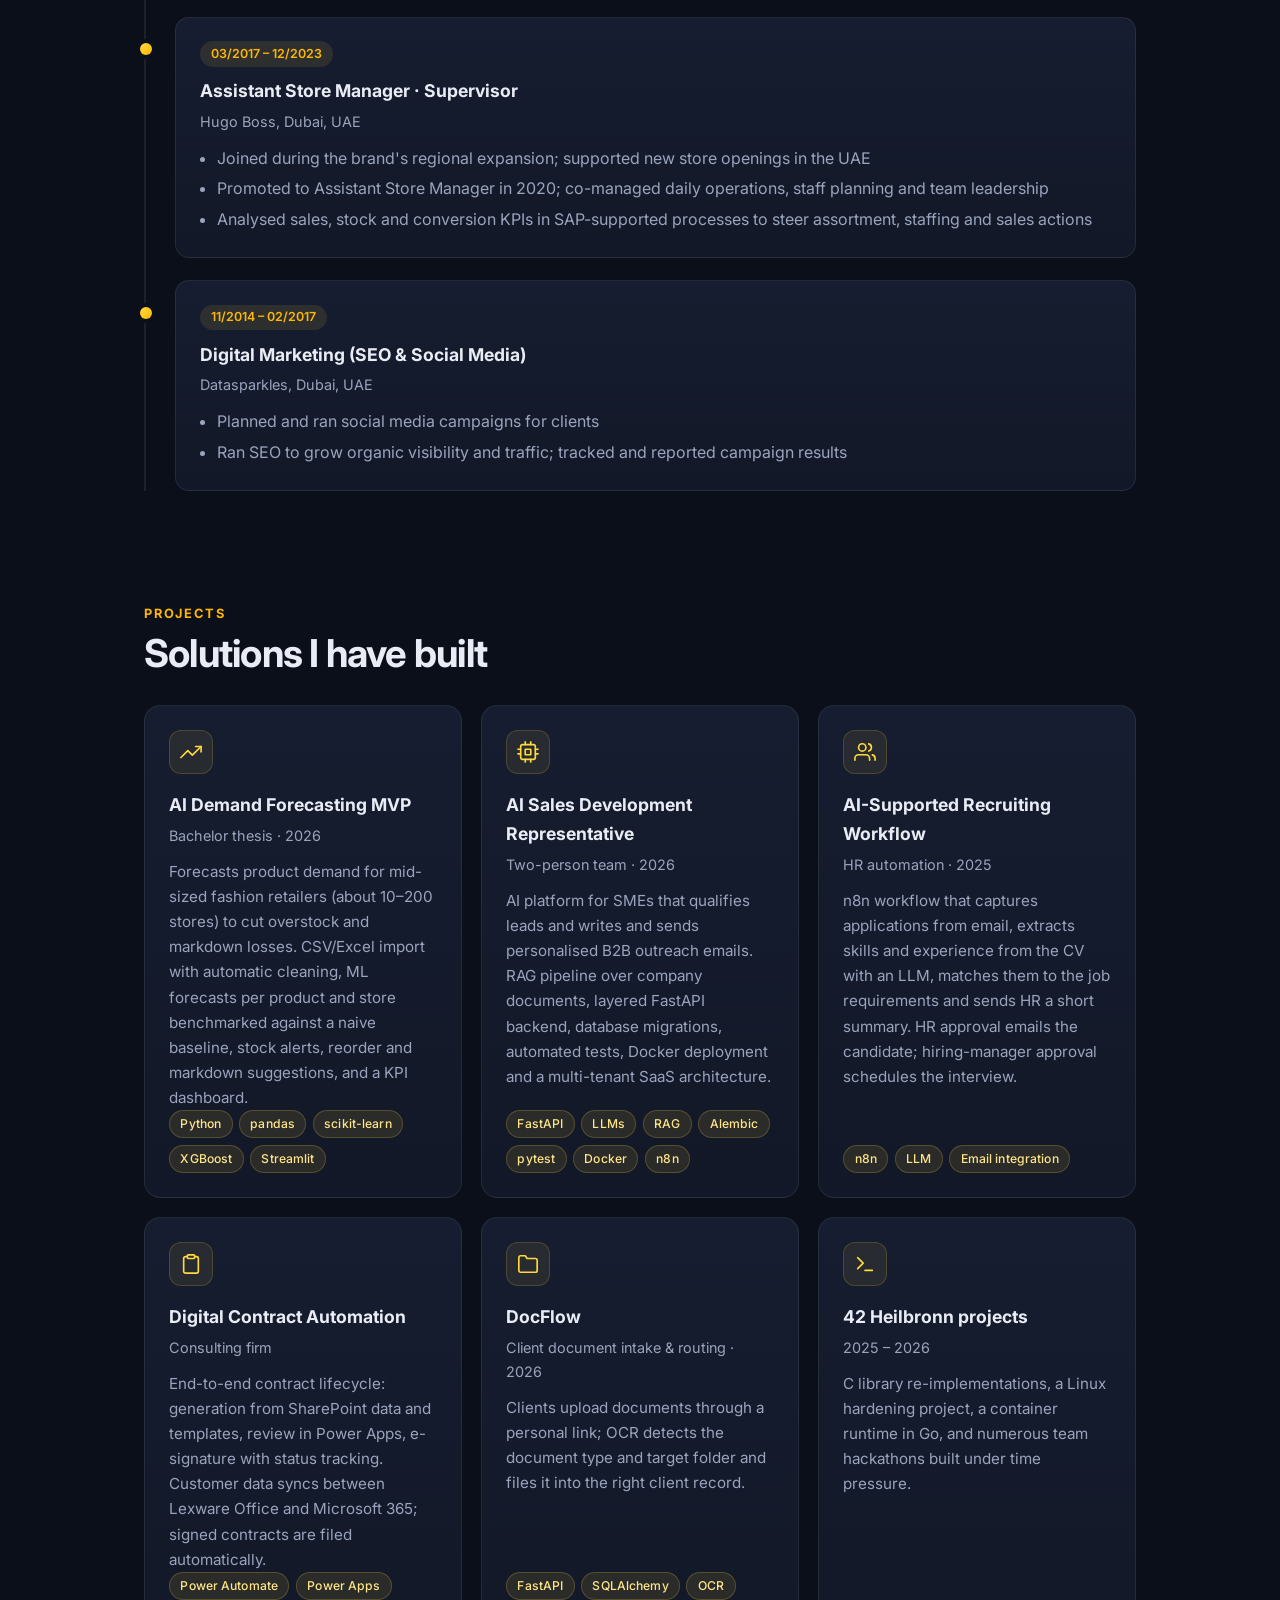
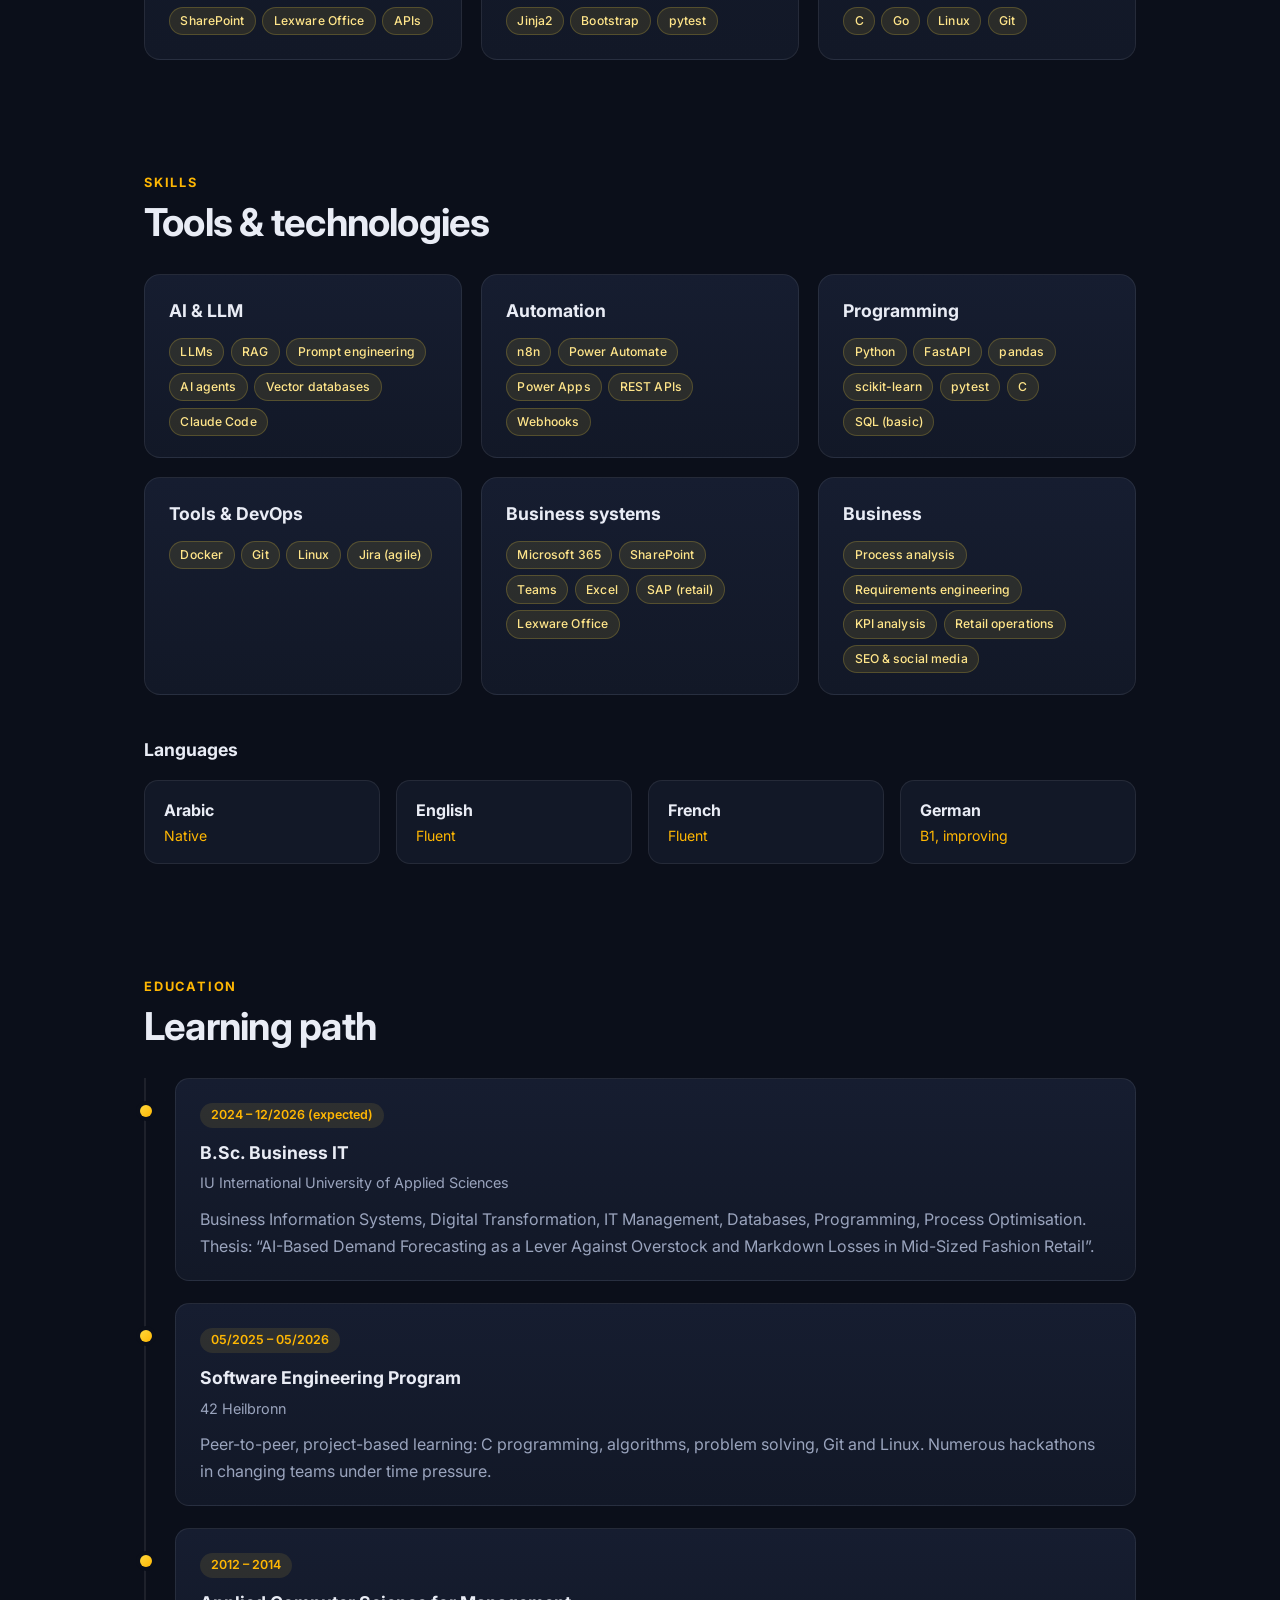
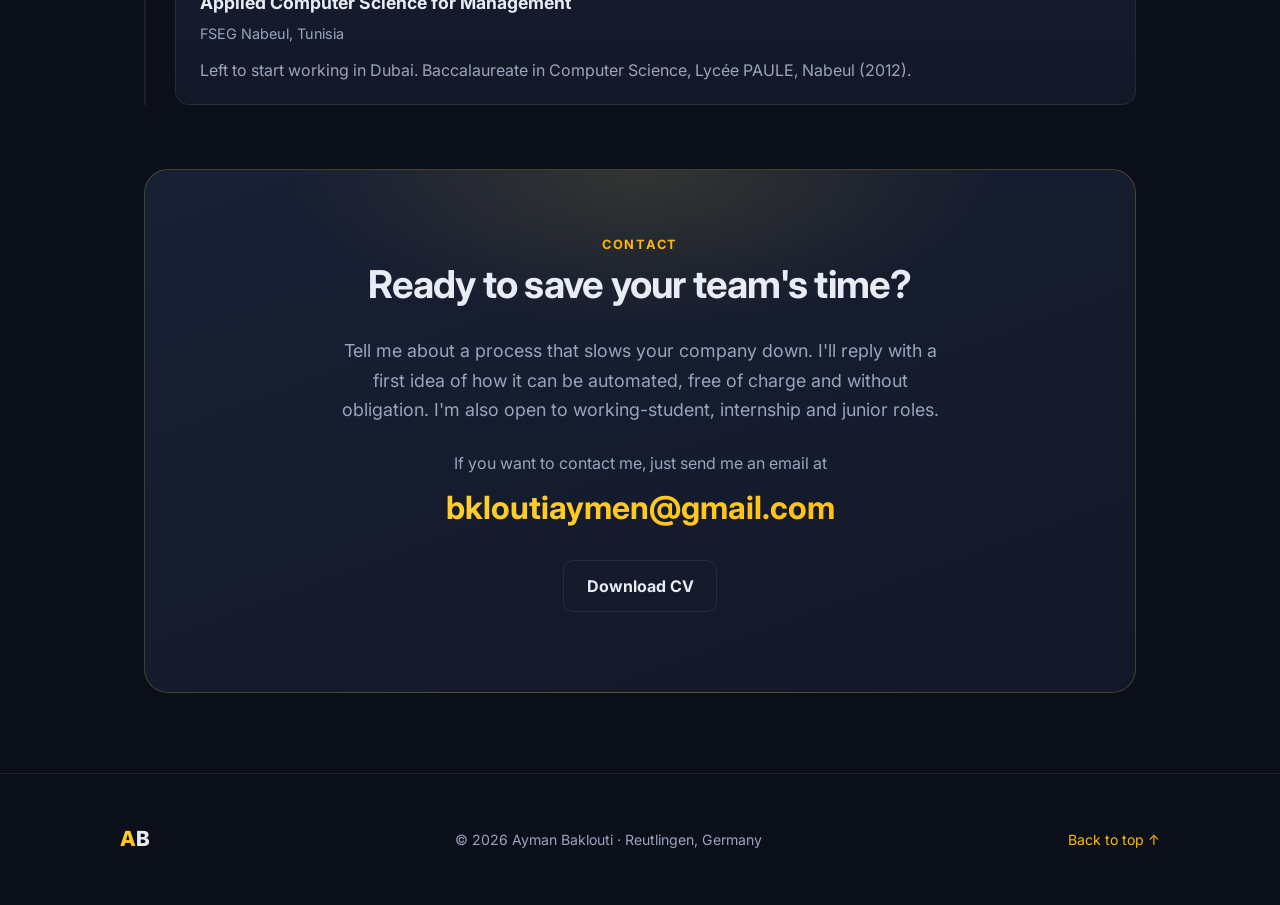
==== commit 60032fd4: "Professional design upgrade: icons, workflow visual, tools strip, mobile menu, scrollspy" ====
--- a/index.html
+++ b/index.html
@@ -9,13 +9,18 @@
   <link rel="preconnect" href="https://fonts.googleapis.com">
   <link rel="preconnect" href="https://fonts.gstatic.com" crossorigin>
   <link href="https://fonts.googleapis.com/css2?family=Inter:wght@400;500;600;700;800&display=swap" rel="stylesheet">
-  <link rel="stylesheet" href="style.css?v=5">
+  <link rel="icon" href="data:image/svg+xml,%3Csvg xmlns=%27http://www.w3.org/2000/svg%27 viewBox=%270 0 64 64%27%3E%3Crect width=%2764%27 height=%2764%27 rx=%2714%27 fill=%27%230b0f1a%27/%3E%3Ctext x=%2732%27 y=%2742%27 font-family=%27Arial%27 font-weight=%27bold%27 font-size=%2728%27 text-anchor=%27middle%27 fill=%27%23ffd93d%27%3EAB%3C/text%3E%3C/svg%3E">
+  <meta property="og:title" content="Ayman Baklouti – AI Automation &amp; Business IT">
+  <meta property="og:description" content="I automate business processes and build AI solutions. Open for collaborations.">
+  <meta property="og:type" content="website">
+  <link rel="stylesheet" href="style.css?v=6">
 </head>
 <body>
   <div class="bg-glow"></div>
 
   <header class="top">
     <a class="brand" href="#top"><span>A</span>B</a>
+    <button class="menu" aria-label="Menu" aria-expanded="false"><span></span><span></span><span></span></button>
     <nav>
       <a href="#services">Services</a>
       <a href="#about">About</a>
@@ -39,21 +44,36 @@
           <a class="btn ghost" href="#services">What I can build</a>
           <a class="btn ghost" href="Ayman_Baklouti_CV.pdf">Download CV</a>
         </p>
-        <p class="loc">📍 Reutlingen, Germany · working with companies across Germany &amp; remote</p>
-      </div>
-    </section>
+        <p class="loc"><svg class="ico inline" viewBox="0 0 24 24" fill="none" stroke="currentColor" stroke-width="1.8" stroke-linecap="round" stroke-linejoin="round" aria-hidden="true"><path d="M21 10c0 7-9 13-9 13s-9-6-9-13a9 9 0 0 1 18 0z"/><circle cx="12" cy="10" r="3"/></svg>Reutlingen, Germany · working with companies across Germany &amp; remote</p>
+      </div>
+      <div class="hero-visual" aria-hidden="true">
+        <div class="flow">
+          <div class="flow-head"><span class="dot"></span> Example workflow · runs automatically</div>
+          <div class="node"><span class="ni"><svg class="ico " viewBox="0 0 24 24" fill="none" stroke="currentColor" stroke-width="1.8" stroke-linecap="round" stroke-linejoin="round" aria-hidden="true"><polyline points="22 12 16 12 14 15 10 15 8 12 2 12"/><path d="M5.45 5.11L2 12v6a2 2 0 0 0 2 2h16a2 2 0 0 0 2-2v-6l-3.45-6.89A2 2 0 0 0 16.76 4H7.24a2 2 0 0 0-1.79 1.11z"/></svg></span><div><b>Document or email arrives</b><small>Invoice, application, enquiry</small></div></div>
+          <div class="wire"></div>
+          <div class="node"><span class="ni"><svg class="ico " viewBox="0 0 24 24" fill="none" stroke="currentColor" stroke-width="1.8" stroke-linecap="round" stroke-linejoin="round" aria-hidden="true"><rect x="4" y="4" width="16" height="16" rx="2"/><rect x="9" y="9" width="6" height="6"/><path d="M9 1v3M15 1v3M9 20v3M15 20v3M20 9h3M20 14h3M1 9h3M1 14h3"/></svg></span><div><b>AI reads and understands it</b><small>Extracts data, decides next step</small></div></div>
+          <div class="wire"></div>
+          <div class="node"><span class="ni"><svg class="ico " viewBox="0 0 24 24" fill="none" stroke="currentColor" stroke-width="1.8" stroke-linecap="round" stroke-linejoin="round" aria-hidden="true"><polyline points="20 6 9 17 4 12"/></svg></span><div><b>Your team approves in one click</b><small>Human stays in control</small></div></div>
+          <div class="wire"></div>
+          <div class="node"><span class="ni"><svg class="ico " viewBox="0 0 24 24" fill="none" stroke="currentColor" stroke-width="1.8" stroke-linecap="round" stroke-linejoin="round" aria-hidden="true"><path d="M22 19a2 2 0 0 1-2 2H4a2 2 0 0 1-2-2V5a2 2 0 0 1 2-2h5l2 3h9a2 2 0 0 1 2 2z"/></svg></span><div><b>Filed, sent and tracked</b><small>No manual copy and paste</small></div></div>
+        </div>
+      </div>
+    </section>
+
+    <div class="marquee" aria-label="Tools and technologies"><div class="track"><span>n8n</span><span>Power Automate</span><span>Power Apps</span><span>Python</span><span>FastAPI</span><span>LLMs &amp; RAG</span><span>SharePoint</span><span>Microsoft 365</span><span>REST APIs</span><span>Docker</span><span>n8n</span><span>Power Automate</span><span>Power Apps</span><span>Python</span><span>FastAPI</span><span>LLMs &amp; RAG</span><span>SharePoint</span><span>Microsoft 365</span><span>REST APIs</span><span>Docker</span></div></div>
+
 
     <section id="services">
       <p class="kicker">Services</p>
       <h2>How I can help your company</h2>
       <p class="intro">I work with small and mid-sized companies and consulting firms. Tell me where your team loses time, and I'll turn it into a working solution.</p>
       <div class="grid">
-        <article class="card"><span class="icon">⚡</span><h3>Business process automation</h3><p>I map your workflows and automate the repetitive steps, from approvals and notifications to data entry, with n8n, Power Automate and APIs.</p></article>
-        <article class="card"><span class="icon">🧠</span><h3>AI assistants &amp; agents</h3><p>Assistants built on LLMs and RAG that answer questions from your own documents and knowledge, or take over routine tasks.</p></article>
-        <article class="card"><span class="icon">📄</span><h3>Document &amp; contract automation</h3><p>Automatic intake, recognition and filing of invoices, receipts and contracts, with review steps and e-signature.</p></article>
-        <article class="card"><span class="icon">📬</span><h3>Sales &amp; recruiting automation</h3><p>Lead qualification, personalised outreach, CV screening and interview scheduling, with a human approving the key steps.</p></article>
-        <article class="card"><span class="icon">🔌</span><h3>Integrations &amp; custom apps</h3><p>Connect your tools (Microsoft 365, SAP, Lexware Office and more) and build small internal apps with Power Apps or Python.</p></article>
-        <article class="card"><span class="icon">📈</span><h3>Forecasting &amp; analytics</h3><p>Machine-learning forecasts and KPI dashboards that support decisions, for example to cut overstock or plan staffing.</p></article>
+        <article class="card"><span class="icon"><svg class="ico " viewBox="0 0 24 24" fill="none" stroke="currentColor" stroke-width="1.8" stroke-linecap="round" stroke-linejoin="round" aria-hidden="true"><polygon points="13 2 3 14 12 14 11 22 21 10 12 10 13 2"/></svg></span><h3>Business process automation</h3><p>I map your workflows and automate the repetitive steps, from approvals and notifications to data entry, with n8n, Power Automate and APIs.</p></article>
+        <article class="card"><span class="icon"><svg class="ico " viewBox="0 0 24 24" fill="none" stroke="currentColor" stroke-width="1.8" stroke-linecap="round" stroke-linejoin="round" aria-hidden="true"><rect x="4" y="4" width="16" height="16" rx="2"/><rect x="9" y="9" width="6" height="6"/><path d="M9 1v3M15 1v3M9 20v3M15 20v3M20 9h3M20 14h3M1 9h3M1 14h3"/></svg></span><h3>AI assistants &amp; agents</h3><p>Assistants built on LLMs and RAG that answer questions from your own documents and knowledge, or take over routine tasks.</p></article>
+        <article class="card"><span class="icon"><svg class="ico " viewBox="0 0 24 24" fill="none" stroke="currentColor" stroke-width="1.8" stroke-linecap="round" stroke-linejoin="round" aria-hidden="true"><path d="M14 2H6a2 2 0 0 0-2 2v16a2 2 0 0 0 2 2h12a2 2 0 0 0 2-2V8z"/><polyline points="14 2 14 8 20 8"/><line x1="8" y1="13" x2="16" y2="13"/><line x1="8" y1="17" x2="16" y2="17"/></svg></span><h3>Document &amp; contract automation</h3><p>Automatic intake, recognition and filing of invoices, receipts and contracts, with review steps and e-signature.</p></article>
+        <article class="card"><span class="icon"><svg class="ico " viewBox="0 0 24 24" fill="none" stroke="currentColor" stroke-width="1.8" stroke-linecap="round" stroke-linejoin="round" aria-hidden="true"><rect x="2" y="4" width="20" height="16" rx="2"/><polyline points="22 6 12 13 2 6"/></svg></span><h3>Sales &amp; recruiting automation</h3><p>Lead qualification, personalised outreach, CV screening and interview scheduling, with a human approving the key steps.</p></article>
+        <article class="card"><span class="icon"><svg class="ico " viewBox="0 0 24 24" fill="none" stroke="currentColor" stroke-width="1.8" stroke-linecap="round" stroke-linejoin="round" aria-hidden="true"><path d="M10 13a5 5 0 0 0 7.54.54l3-3a5 5 0 0 0-7.07-7.07l-1.72 1.71"/><path d="M14 11a5 5 0 0 0-7.54-.54l-3 3a5 5 0 0 0 7.07 7.07l1.71-1.71"/></svg></span><h3>Integrations &amp; custom apps</h3><p>Connect your tools (Microsoft 365, SAP, Lexware Office and more) and build small internal apps with Power Apps or Python.</p></article>
+        <article class="card"><span class="icon"><svg class="ico " viewBox="0 0 24 24" fill="none" stroke="currentColor" stroke-width="1.8" stroke-linecap="round" stroke-linejoin="round" aria-hidden="true"><polyline points="23 6 13.5 15.5 8.5 10.5 1 18"/><polyline points="17 6 23 6 23 12"/></svg></span><h3>Forecasting &amp; analytics</h3><p>Machine-learning forecasts and KPI dashboards that support decisions, for example to cut overstock or plan staffing.</p></article>
       </div>
       <h3 class="sub">How we work together</h3>
       <div class="steps">
@@ -75,9 +95,9 @@
           <p>I approach every project professionally: clear goals, honest communication, careful handling of your data and solutions that are tested and documented. As a student I bring up-to-date knowledge, fresh ideas and the drive to learn whatever your project needs.</p>
         </div>
         <div class="about-points">
-          <div class="point"><h3>🔥 Driven by AI &amp; automation</h3><p>I follow new tools and methods closely and apply them to real business problems.</p></div>
-          <div class="point"><h3>💛 Feedback makes it better</h3><p>I'm happiest when people use my solutions, and I build the next version from what they tell me.</p></div>
-          <div class="point"><h3>🎓 Student, professional approach</h3><p>Studying Business IT (B.Sc., 2026) and working with clients, so theory and practice go together.</p></div>
+          <div class="point"><h3><svg class="ico inline" viewBox="0 0 24 24" fill="none" stroke="currentColor" stroke-width="1.8" stroke-linecap="round" stroke-linejoin="round" aria-hidden="true"><polygon points="12 2 15.09 8.26 22 9.27 17 14.14 18.18 21.02 12 17.77 5.82 21.02 7 14.14 2 9.27 8.91 8.26 12 2"/></svg>Driven by AI &amp; automation</h3><p>I follow new tools and methods closely and apply them to real business problems.</p></div>
+          <div class="point"><h3><svg class="ico inline" viewBox="0 0 24 24" fill="none" stroke="currentColor" stroke-width="1.8" stroke-linecap="round" stroke-linejoin="round" aria-hidden="true"><path d="M20.84 4.61a5.5 5.5 0 0 0-7.78 0L12 5.67l-1.06-1.06a5.5 5.5 0 0 0-7.78 7.78l1.06 1.06L12 21.23l7.78-7.78 1.06-1.06a5.5 5.5 0 0 0 0-7.78z"/></svg>Feedback makes it better</h3><p>I'm happiest when people use my solutions, and I build the next version from what they tell me.</p></div>
+          <div class="point"><h3><svg class="ico inline" viewBox="0 0 24 24" fill="none" stroke="currentColor" stroke-width="1.8" stroke-linecap="round" stroke-linejoin="round" aria-hidden="true"><path d="M2 3h6a4 4 0 0 1 4 4v14a3 3 0 0 0-3-3H2z"/><path d="M22 3h-6a4 4 0 0 0-4 4v14a3 3 0 0 1 3-3h7z"/></svg>Student, professional approach</h3><p>Studying Business IT (B.Sc., 2026) and working with clients, so theory and practice go together.</p></div>
         </div>
       </div>
     </section>
@@ -124,42 +144,42 @@
       <h2>Solutions I have built</h2>
       <div class="grid">
         <article class="card">
-          <span class="icon">📈</span>
+          <span class="icon"><svg class="ico " viewBox="0 0 24 24" fill="none" stroke="currentColor" stroke-width="1.8" stroke-linecap="round" stroke-linejoin="round" aria-hidden="true"><polyline points="23 6 13.5 15.5 8.5 10.5 1 18"/><polyline points="17 6 23 6 23 12"/></svg></span>
           <h3>AI Demand Forecasting MVP</h3>
           <p class="meta">Bachelor thesis · 2026</p>
           <p>Forecasts product demand for mid-sized fashion retailers (about 10–200 stores) to cut overstock and markdown losses. CSV/Excel import with automatic cleaning, ML forecasts per product and store benchmarked against a naive baseline, stock alerts, reorder and markdown suggestions, and a KPI dashboard.</p>
           <p class="chips"><span>Python</span><span>pandas</span><span>scikit-learn</span><span>XGBoost</span><span>Streamlit</span></p>
         </article>
         <article class="card">
-          <span class="icon">🤖</span>
+          <span class="icon"><svg class="ico " viewBox="0 0 24 24" fill="none" stroke="currentColor" stroke-width="1.8" stroke-linecap="round" stroke-linejoin="round" aria-hidden="true"><rect x="4" y="4" width="16" height="16" rx="2"/><rect x="9" y="9" width="6" height="6"/><path d="M9 1v3M15 1v3M9 20v3M15 20v3M20 9h3M20 14h3M1 9h3M1 14h3"/></svg></span>
           <h3>AI Sales Development Representative</h3>
           <p class="meta">Two-person team · 2026</p>
           <p>AI platform for SMEs that qualifies leads and writes and sends personalised B2B outreach emails. RAG pipeline over company documents, layered FastAPI backend, database migrations, automated tests, Docker deployment and a multi-tenant SaaS architecture.</p>
           <p class="chips"><span>FastAPI</span><span>LLMs</span><span>RAG</span><span>Alembic</span><span>pytest</span><span>Docker</span><span>n8n</span></p>
         </article>
         <article class="card">
-          <span class="icon">👥</span>
+          <span class="icon"><svg class="ico " viewBox="0 0 24 24" fill="none" stroke="currentColor" stroke-width="1.8" stroke-linecap="round" stroke-linejoin="round" aria-hidden="true"><path d="M17 21v-2a4 4 0 0 0-4-4H5a4 4 0 0 0-4 4v2"/><circle cx="9" cy="7" r="4"/><path d="M23 21v-2a4 4 0 0 0-3-3.87"/><path d="M16 3.13a4 4 0 0 1 0 7.75"/></svg></span>
           <h3>AI-Supported Recruiting Workflow</h3>
           <p class="meta">HR automation · 2025</p>
           <p>n8n workflow that captures applications from email, extracts skills and experience from the CV with an LLM, matches them to the job requirements and sends HR a short summary. HR approval emails the candidate; hiring-manager approval schedules the interview.</p>
           <p class="chips"><span>n8n</span><span>LLM</span><span>Email integration</span></p>
         </article>
         <article class="card">
-          <span class="icon">📝</span>
+          <span class="icon"><svg class="ico " viewBox="0 0 24 24" fill="none" stroke="currentColor" stroke-width="1.8" stroke-linecap="round" stroke-linejoin="round" aria-hidden="true"><path d="M16 4h2a2 2 0 0 1 2 2v14a2 2 0 0 1-2 2H6a2 2 0 0 1-2-2V6a2 2 0 0 1 2-2h2"/><rect x="8" y="2" width="8" height="4" rx="1"/></svg></span>
           <h3>Digital Contract Automation</h3>
           <p class="meta">Consulting firm</p>
           <p>End-to-end contract lifecycle: generation from SharePoint data and templates, review in Power Apps, e-signature with status tracking. Customer data syncs between Lexware Office and Microsoft 365; signed contracts are filed automatically.</p>
           <p class="chips"><span>Power Automate</span><span>Power Apps</span><span>SharePoint</span><span>Lexware Office</span><span>APIs</span></p>
         </article>
         <article class="card">
-          <span class="icon">📂</span>
+          <span class="icon"><svg class="ico " viewBox="0 0 24 24" fill="none" stroke="currentColor" stroke-width="1.8" stroke-linecap="round" stroke-linejoin="round" aria-hidden="true"><path d="M22 19a2 2 0 0 1-2 2H4a2 2 0 0 1-2-2V5a2 2 0 0 1 2-2h5l2 3h9a2 2 0 0 1 2 2z"/></svg></span>
           <h3>DocFlow</h3>
           <p class="meta">Client document intake &amp; routing · 2026</p>
           <p>Clients upload documents through a personal link; OCR detects the document type and target folder and files it into the right client record.</p>
           <p class="chips"><span>FastAPI</span><span>SQLAlchemy</span><span>OCR</span><span>Jinja2</span><span>Bootstrap</span><span>pytest</span></p>
         </article>
         <article class="card">
-          <span class="icon">⚙️</span>
+          <span class="icon"><svg class="ico " viewBox="0 0 24 24" fill="none" stroke="currentColor" stroke-width="1.8" stroke-linecap="round" stroke-linejoin="round" aria-hidden="true"><polyline points="4 17 10 11 4 5"/><line x1="12" y1="19" x2="20" y2="19"/></svg></span>
           <h3>42 Heilbronn projects</h3>
           <p class="meta">2025 – 2026</p>
           <p>C library re-implementations, a Linux hardening project, a container runtime in Go, and numerous team hackathons built under time pressure.</p>
@@ -223,7 +243,7 @@
     </section>
   </main>
 
-  <footer>© 2026 Ayman Baklouti · Reutlingen, Germany</footer>
-  <script src="script.js?v=5"></script>
+  <footer><div class="foot"><span class="brand"><span>A</span>B</span><span>© 2026 Ayman Baklouti · Reutlingen, Germany</span><a href="#top">Back to top ↑</a></div></footer>
+  <script src="script.js?v=6"></script>
 </body>
 </html>
--- a/style.css
+++ b/style.css
@@ -134,8 +134,6 @@
   .js .reveal { opacity:1; transform:none; }
 }
 
-.hero { grid-template-columns:1fr; }
-.hero-text { max-width:760px; }
 
 /* about me */
 .about { display:grid; grid-template-columns:1.4fr 1fr; gap:2.5rem; align-items:start; }
@@ -149,3 +147,73 @@
 button.btn { font:inherit; font-weight:600; cursor:pointer; }
 .mail-line { color:var(--muted); margin:1.6rem 0 .3rem; }
 .mail-address { font-size:clamp(1.3rem,4vw,2rem); font-weight:700; margin:0 0 1rem; background:var(--grad); -webkit-background-clip:text; background-clip:text; color:transparent; user-select:all; }
+
+/* ================= v6 professional polish ================= */
+body::before { content:""; position:fixed; inset:0; z-index:-1; pointer-events:none; opacity:.35;
+  background-image:linear-gradient(#ffffff08 1px,transparent 1px),linear-gradient(90deg,#ffffff08 1px,transparent 1px);
+  background-size:56px 56px; -webkit-mask-image:radial-gradient(ellipse at 50% 0,#000 20%,transparent 75%); mask-image:radial-gradient(ellipse at 50% 0,#000 20%,transparent 75%); }
+.ico { width:1.35em; height:1.35em; }
+.ico.inline { width:1.05em; height:1.05em; vertical-align:-.17em; margin-right:.45rem; color:var(--a1); }
+.icon { color:var(--a1); background:#ffd93d14; border:1px solid #ffd93d2b; }
+.icon .ico { width:22px; height:22px; }
+.hero { grid-template-columns:1.25fr 1fr; gap:3.5rem; min-height:86vh; }
+h1 { font-size:clamp(2rem,4.6vw,3.3rem); }
+.btn { box-shadow:0 1px 0 #ffffff33 inset; }
+.btn.ghost { box-shadow:none; }
+.loc { display:flex; align-items:center; }
+
+/* hero workflow visual */
+.hero-visual { position:relative; }
+.hero-visual::before { content:""; position:absolute; inset:-30px; background:radial-gradient(closest-side,#ffd93d26,transparent); filter:blur(20px); z-index:-1; }
+.flow { background:linear-gradient(160deg,#182034f2,#121827f2); border:1px solid var(--border); border-radius:20px; padding:1.3rem; box-shadow:0 30px 80px #000a; animation:float 7s ease-in-out infinite; }
+.flow-head { display:flex; align-items:center; gap:.6rem; font-size:.78rem; color:var(--muted); letter-spacing:.04em; padding:0 .3rem 1rem; border-bottom:1px solid var(--border); margin-bottom:1rem; }
+.node { display:flex; gap:.9rem; align-items:center; background:#ffffff08; border:1px solid var(--border); border-radius:12px; padding:.75rem .9rem; opacity:0; animation:rise .7s both; }
+.flow > :nth-child(2) { animation-delay:.6s; } .flow > :nth-child(4) { animation-delay:1s; }
+.flow > :nth-child(6) { animation-delay:1.4s; } .flow > :nth-child(8) { animation-delay:1.8s; }
+.node b { display:block; font-size:.9rem; } .node small { color:var(--muted); font-size:.78rem; }
+.ni { flex:none; width:38px; height:38px; display:grid; place-items:center; border-radius:10px; background:var(--grad); color:#14110a; }
+.ni .ico { width:20px; height:20px; }
+.wire { height:20px; width:2px; margin:0 0 0 calc(.9rem + 18px); background:linear-gradient(var(--a1),transparent); position:relative; overflow:hidden; opacity:.7; }
+.wire::after { content:""; position:absolute; left:-1px; width:4px; height:8px; border-radius:4px; background:#fff; animation:flowdot 1.6s linear infinite; }
+@keyframes flowdot { from { top:-8px; } to { top:20px; } }
+
+/* tools strip */
+.marquee { overflow:hidden; margin:2rem 0 0; border-block:1px solid var(--border); padding:1rem 0; -webkit-mask-image:linear-gradient(90deg,transparent,#000 12%,#000 88%,transparent); mask-image:linear-gradient(90deg,transparent,#000 12%,#000 88%,transparent); max-width:none; }
+.track { display:flex; gap:3rem; width:max-content; animation:scroll 32s linear infinite; }
+.track span { color:var(--muted); font-weight:600; font-size:.95rem; letter-spacing:.04em; white-space:nowrap; }
+.track span::before { content:"◆"; color:var(--a1); font-size:.6rem; margin-right:3rem; vertical-align:middle; }
+@keyframes scroll { to { transform:translateX(-50%); } }
+
+/* sections, cards */
+section { padding:6rem 0 1rem; }
+h2 { position:relative; }
+.card, .skill, .tl-item, .step, .point { background:linear-gradient(180deg,#161d30,#121827); }
+.card::before { content:""; position:absolute; inset:0 0 auto 0; height:2px; border-radius:16px 16px 0 0; background:var(--grad); opacity:0; transition:opacity .25s; }
+.card { position:relative; }
+.card:hover::before { opacity:1; }
+.chips span { letter-spacing:.01em; }
+.contact { background:radial-gradient(500px 220px at 50% 0,#ffd93d1f,transparent 70%),linear-gradient(160deg,var(--surface2),var(--surface)); border-color:#ffd93d33; }
+
+/* nav: active link + mobile menu */
+nav a.active { color:var(--a1); }
+.menu { display:none; background:none; border:1px solid var(--border); border-radius:8px; padding:.5rem; cursor:pointer; }
+.menu span { display:block; width:20px; height:2px; background:var(--text); margin:4px 0; transition:transform .25s, opacity .25s; }
+.menu[aria-expanded="true"] span:nth-child(1) { transform:translateY(6px) rotate(45deg); }
+.menu[aria-expanded="true"] span:nth-child(2) { opacity:0; }
+.menu[aria-expanded="true"] span:nth-child(3) { transform:translateY(-6px) rotate(-45deg); }
+
+/* footer */
+footer { border-top:1px solid var(--border); margin-top:5rem; max-width:none; }
+.foot { max-width:1040px; margin:0 auto; display:flex; justify-content:space-between; align-items:center; gap:1rem; flex-wrap:wrap; }
+
+@media (max-width:820px) {
+  .hero { grid-template-columns:1fr; min-height:0; padding-top:3rem; }
+  .menu { display:block; }
+  nav { display:none; position:absolute; top:100%; left:0; right:0; flex-direction:column; align-items:stretch; gap:0; background:#0b0f1af2; backdrop-filter:blur(14px); border-bottom:1px solid var(--border); padding:.5rem 1.5rem 1rem; }
+  nav.open { display:flex; }
+  nav a:not(.nav-cta) { display:block; padding:.8rem 0; border-bottom:1px solid var(--border); font-size:1rem; }
+  .nav-cta { text-align:center; margin-top:.8rem; padding:.7rem; }
+  section { padding-top:4rem; }
+  .foot { justify-content:center; text-align:center; }
+}
+@media (prefers-reduced-motion:reduce) { .node { opacity:1; } .track { animation:none; } }
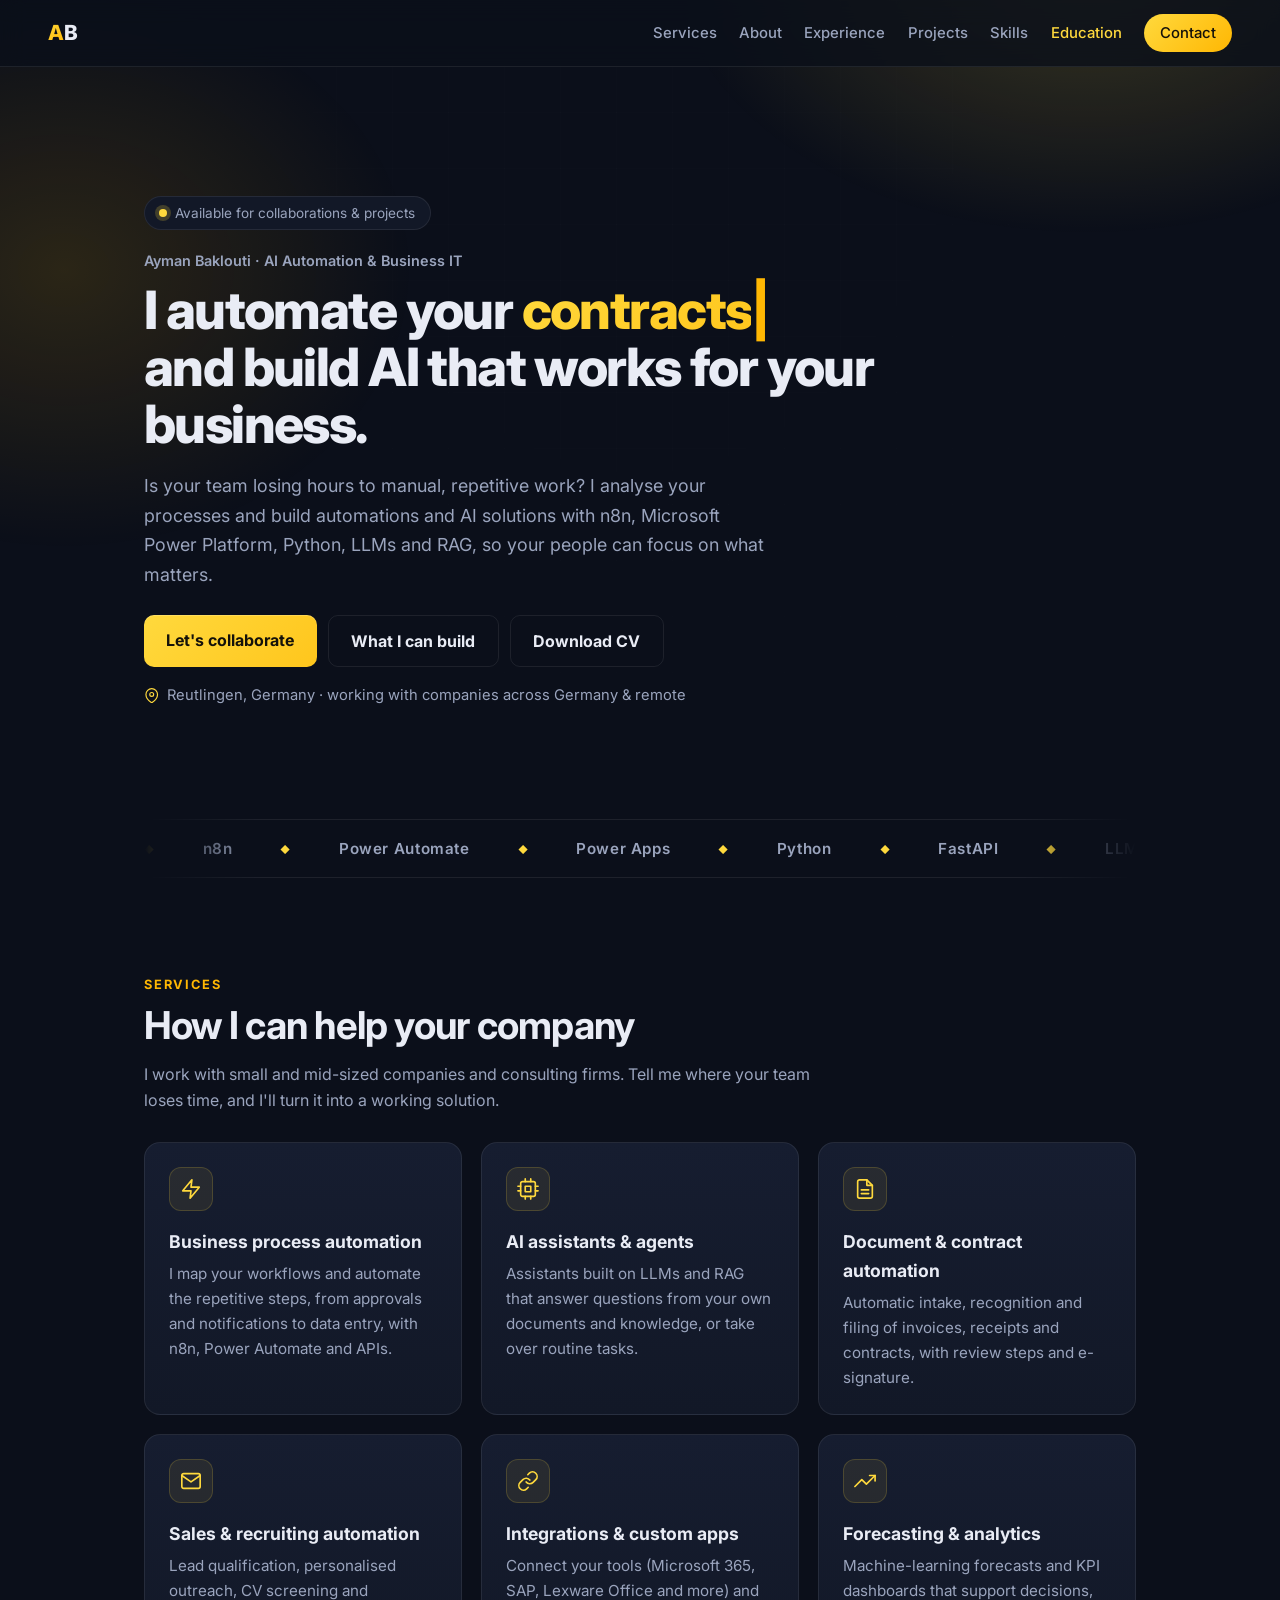
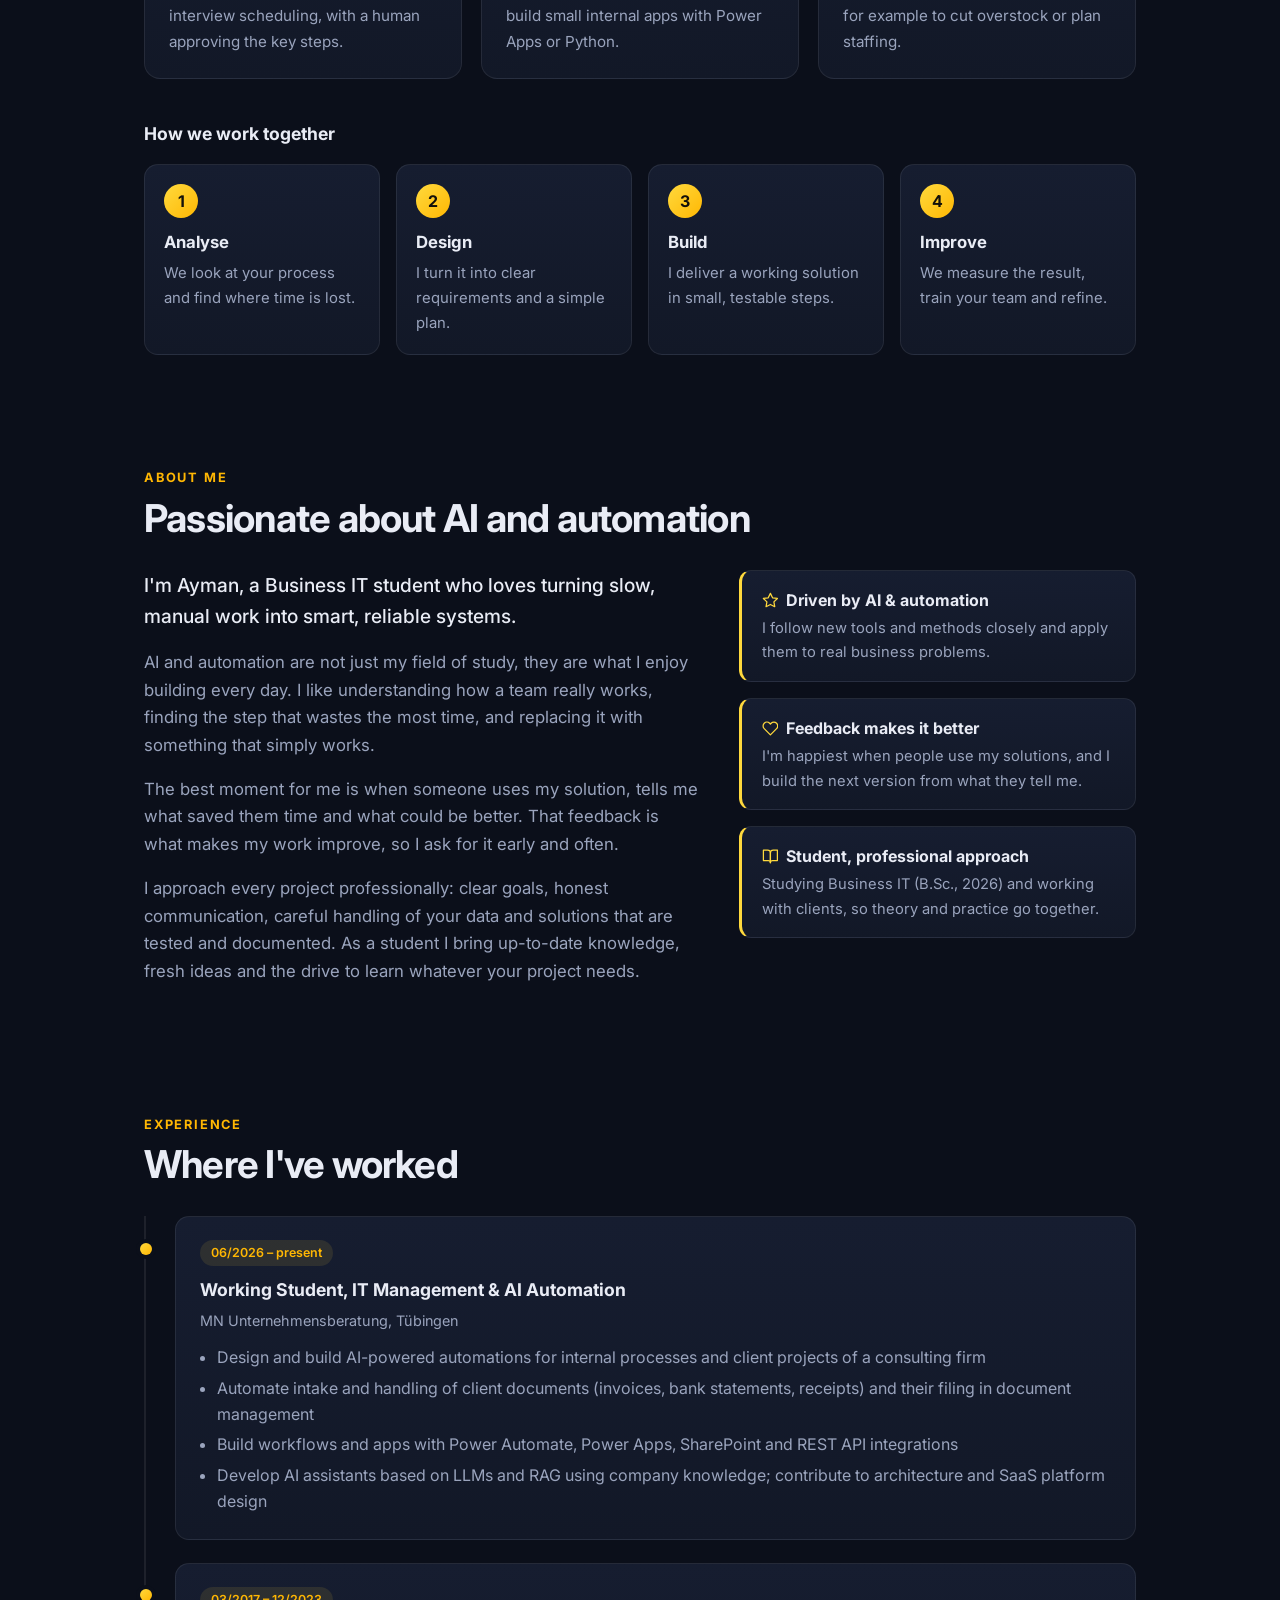
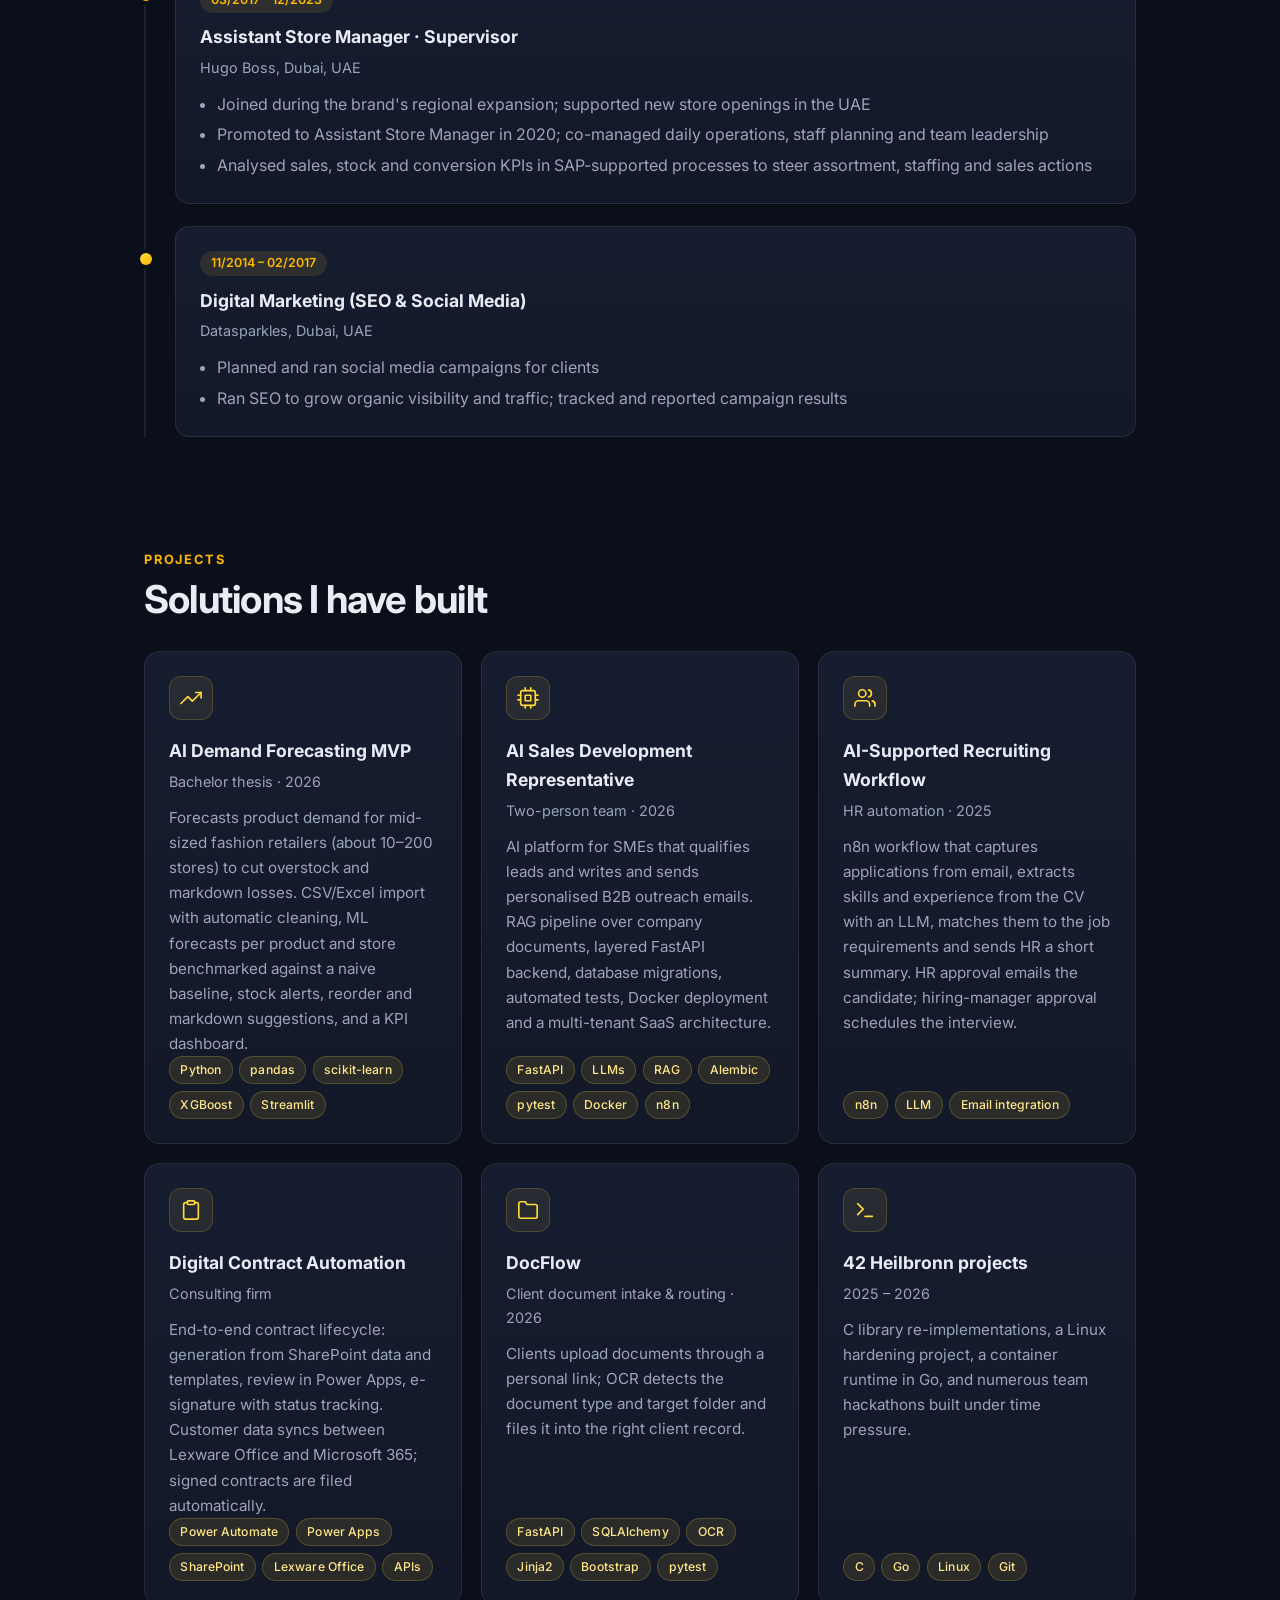
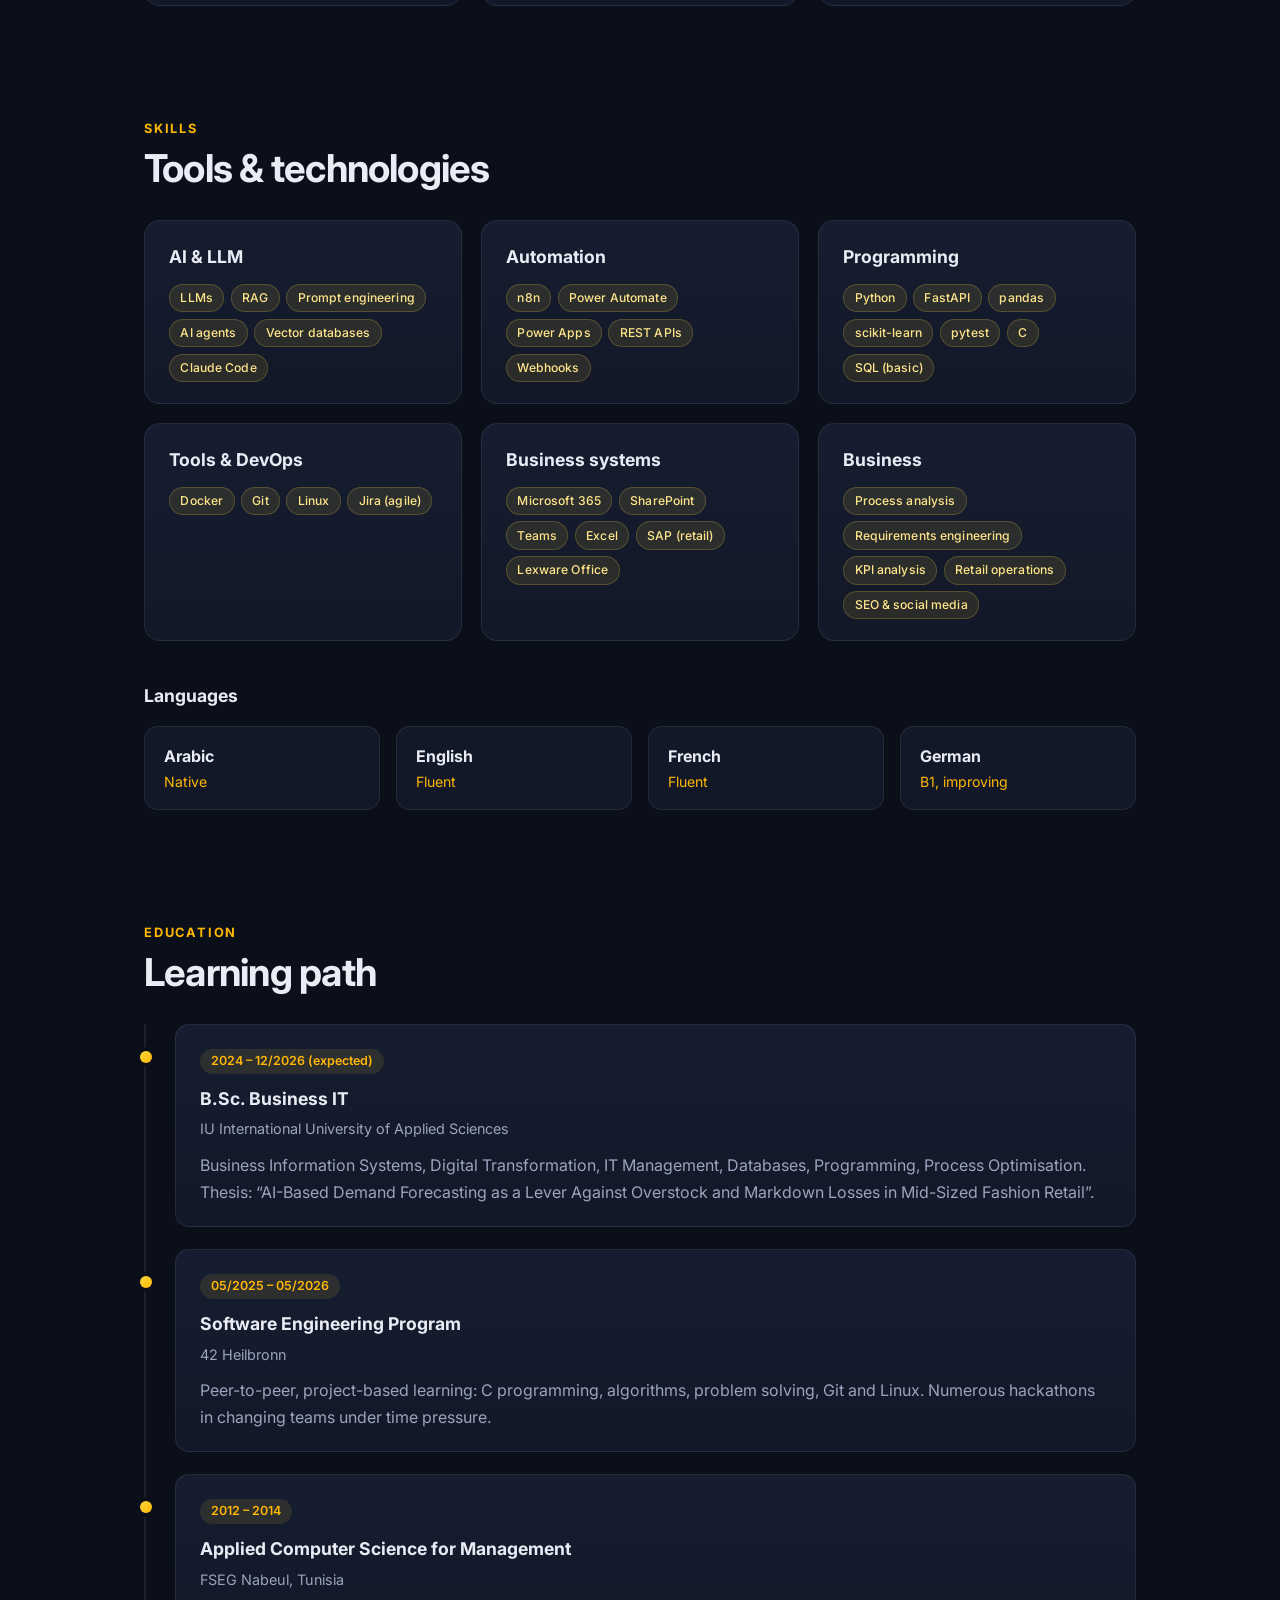
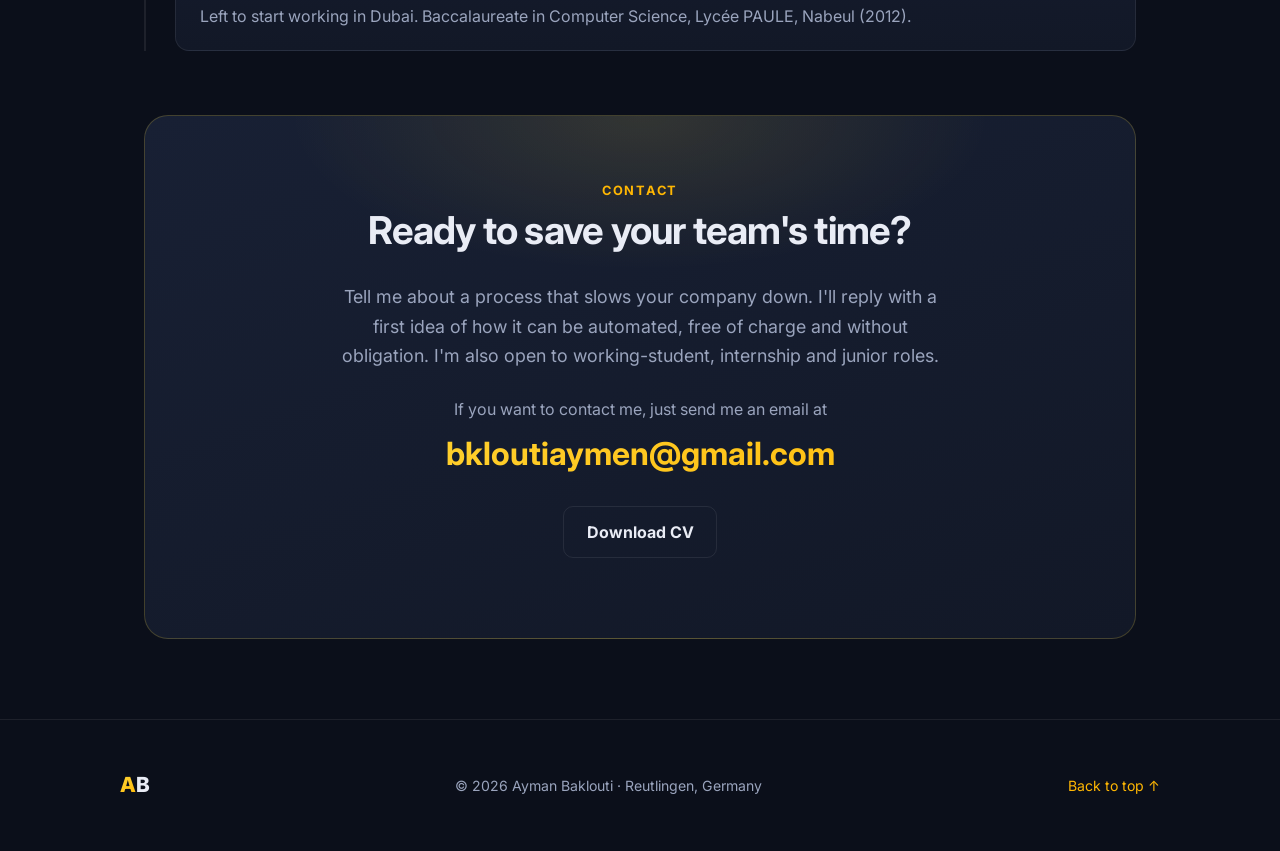
==== commit 951c865c: "Remove hero workflow visual" ====
--- a/index.html
+++ b/index.html
@@ -13,7 +13,7 @@
   <meta property="og:title" content="Ayman Baklouti – AI Automation &amp; Business IT">
   <meta property="og:description" content="I automate business processes and build AI solutions. Open for collaborations.">
   <meta property="og:type" content="website">
-  <link rel="stylesheet" href="style.css?v=6">
+  <link rel="stylesheet" href="style.css?v=7">
 </head>
 <body>
   <div class="bg-glow"></div>
@@ -45,18 +45,6 @@
           <a class="btn ghost" href="Ayman_Baklouti_CV.pdf">Download CV</a>
         </p>
         <p class="loc"><svg class="ico inline" viewBox="0 0 24 24" fill="none" stroke="currentColor" stroke-width="1.8" stroke-linecap="round" stroke-linejoin="round" aria-hidden="true"><path d="M21 10c0 7-9 13-9 13s-9-6-9-13a9 9 0 0 1 18 0z"/><circle cx="12" cy="10" r="3"/></svg>Reutlingen, Germany · working with companies across Germany &amp; remote</p>
-      </div>
-      <div class="hero-visual" aria-hidden="true">
-        <div class="flow">
-          <div class="flow-head"><span class="dot"></span> Example workflow · runs automatically</div>
-          <div class="node"><span class="ni"><svg class="ico " viewBox="0 0 24 24" fill="none" stroke="currentColor" stroke-width="1.8" stroke-linecap="round" stroke-linejoin="round" aria-hidden="true"><polyline points="22 12 16 12 14 15 10 15 8 12 2 12"/><path d="M5.45 5.11L2 12v6a2 2 0 0 0 2 2h16a2 2 0 0 0 2-2v-6l-3.45-6.89A2 2 0 0 0 16.76 4H7.24a2 2 0 0 0-1.79 1.11z"/></svg></span><div><b>Document or email arrives</b><small>Invoice, application, enquiry</small></div></div>
-          <div class="wire"></div>
-          <div class="node"><span class="ni"><svg class="ico " viewBox="0 0 24 24" fill="none" stroke="currentColor" stroke-width="1.8" stroke-linecap="round" stroke-linejoin="round" aria-hidden="true"><rect x="4" y="4" width="16" height="16" rx="2"/><rect x="9" y="9" width="6" height="6"/><path d="M9 1v3M15 1v3M9 20v3M15 20v3M20 9h3M20 14h3M1 9h3M1 14h3"/></svg></span><div><b>AI reads and understands it</b><small>Extracts data, decides next step</small></div></div>
-          <div class="wire"></div>
-          <div class="node"><span class="ni"><svg class="ico " viewBox="0 0 24 24" fill="none" stroke="currentColor" stroke-width="1.8" stroke-linecap="round" stroke-linejoin="round" aria-hidden="true"><polyline points="20 6 9 17 4 12"/></svg></span><div><b>Your team approves in one click</b><small>Human stays in control</small></div></div>
-          <div class="wire"></div>
-          <div class="node"><span class="ni"><svg class="ico " viewBox="0 0 24 24" fill="none" stroke="currentColor" stroke-width="1.8" stroke-linecap="round" stroke-linejoin="round" aria-hidden="true"><path d="M22 19a2 2 0 0 1-2 2H4a2 2 0 0 1-2-2V5a2 2 0 0 1 2-2h5l2 3h9a2 2 0 0 1 2 2z"/></svg></span><div><b>Filed, sent and tracked</b><small>No manual copy and paste</small></div></div>
-        </div>
       </div>
     </section>
 
@@ -244,6 +232,6 @@
   </main>
 
   <footer><div class="foot"><span class="brand"><span>A</span>B</span><span>© 2026 Ayman Baklouti · Reutlingen, Germany</span><a href="#top">Back to top ↑</a></div></footer>
-  <script src="script.js?v=6"></script>
+  <script src="script.js?v=7"></script>
 </body>
 </html>
--- a/style.css
+++ b/style.css
@@ -156,26 +156,12 @@
 .ico.inline { width:1.05em; height:1.05em; vertical-align:-.17em; margin-right:.45rem; color:var(--a1); }
 .icon { color:var(--a1); background:#ffd93d14; border:1px solid #ffd93d2b; }
 .icon .ico { width:22px; height:22px; }
-.hero { grid-template-columns:1.25fr 1fr; gap:3.5rem; min-height:86vh; }
+.hero { grid-template-columns:1fr; min-height:80vh; }
+.hero-text { max-width:800px; }
 h1 { font-size:clamp(2rem,4.6vw,3.3rem); }
 .btn { box-shadow:0 1px 0 #ffffff33 inset; }
 .btn.ghost { box-shadow:none; }
 .loc { display:flex; align-items:center; }
-
-/* hero workflow visual */
-.hero-visual { position:relative; }
-.hero-visual::before { content:""; position:absolute; inset:-30px; background:radial-gradient(closest-side,#ffd93d26,transparent); filter:blur(20px); z-index:-1; }
-.flow { background:linear-gradient(160deg,#182034f2,#121827f2); border:1px solid var(--border); border-radius:20px; padding:1.3rem; box-shadow:0 30px 80px #000a; animation:float 7s ease-in-out infinite; }
-.flow-head { display:flex; align-items:center; gap:.6rem; font-size:.78rem; color:var(--muted); letter-spacing:.04em; padding:0 .3rem 1rem; border-bottom:1px solid var(--border); margin-bottom:1rem; }
-.node { display:flex; gap:.9rem; align-items:center; background:#ffffff08; border:1px solid var(--border); border-radius:12px; padding:.75rem .9rem; opacity:0; animation:rise .7s both; }
-.flow > :nth-child(2) { animation-delay:.6s; } .flow > :nth-child(4) { animation-delay:1s; }
-.flow > :nth-child(6) { animation-delay:1.4s; } .flow > :nth-child(8) { animation-delay:1.8s; }
-.node b { display:block; font-size:.9rem; } .node small { color:var(--muted); font-size:.78rem; }
-.ni { flex:none; width:38px; height:38px; display:grid; place-items:center; border-radius:10px; background:var(--grad); color:#14110a; }
-.ni .ico { width:20px; height:20px; }
-.wire { height:20px; width:2px; margin:0 0 0 calc(.9rem + 18px); background:linear-gradient(var(--a1),transparent); position:relative; overflow:hidden; opacity:.7; }
-.wire::after { content:""; position:absolute; left:-1px; width:4px; height:8px; border-radius:4px; background:#fff; animation:flowdot 1.6s linear infinite; }
-@keyframes flowdot { from { top:-8px; } to { top:20px; } }
 
 /* tools strip */
 .marquee { overflow:hidden; margin:2rem 0 0; border-block:1px solid var(--border); padding:1rem 0; -webkit-mask-image:linear-gradient(90deg,transparent,#000 12%,#000 88%,transparent); mask-image:linear-gradient(90deg,transparent,#000 12%,#000 88%,transparent); max-width:none; }
@@ -216,4 +202,4 @@
   section { padding-top:4rem; }
   .foot { justify-content:center; text-align:center; }
 }
-@media (prefers-reduced-motion:reduce) { .node { opacity:1; } .track { animation:none; } }
+@media (prefers-reduced-motion:reduce) { .track { animation:none; } }
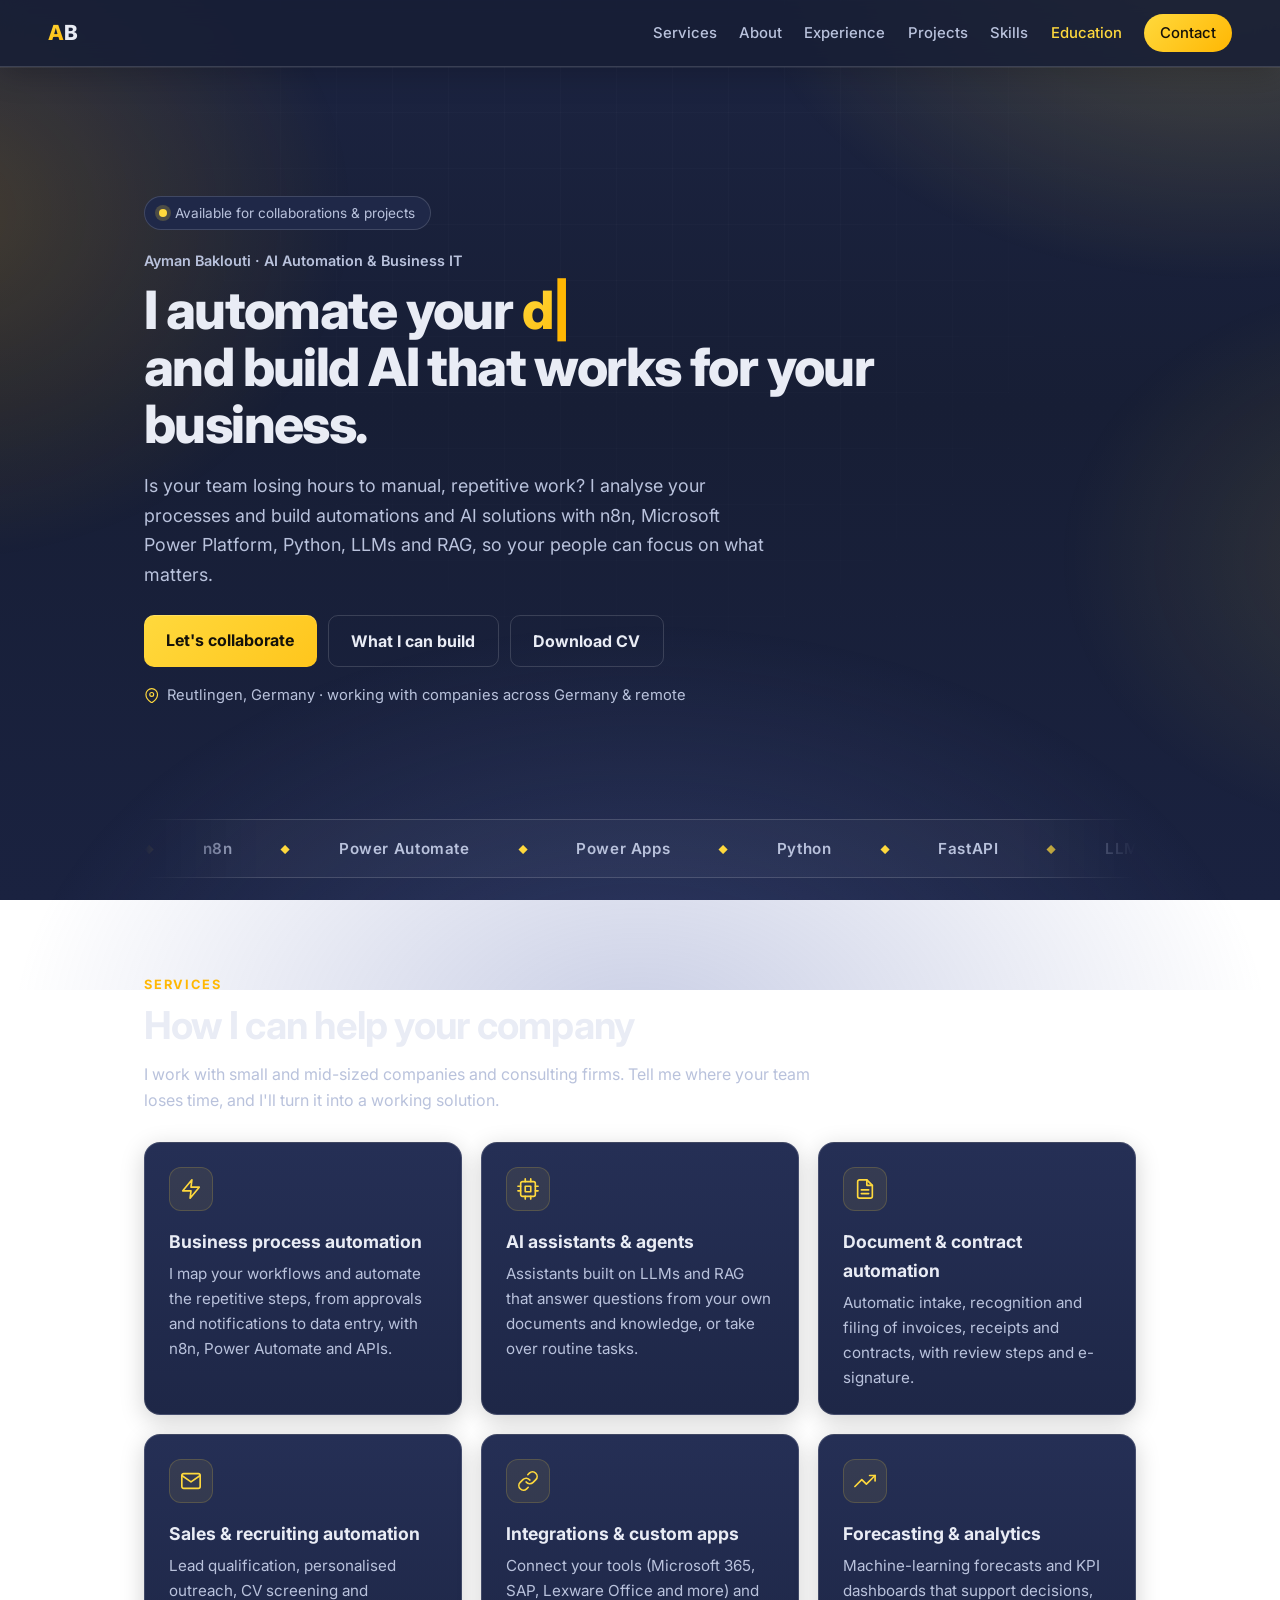
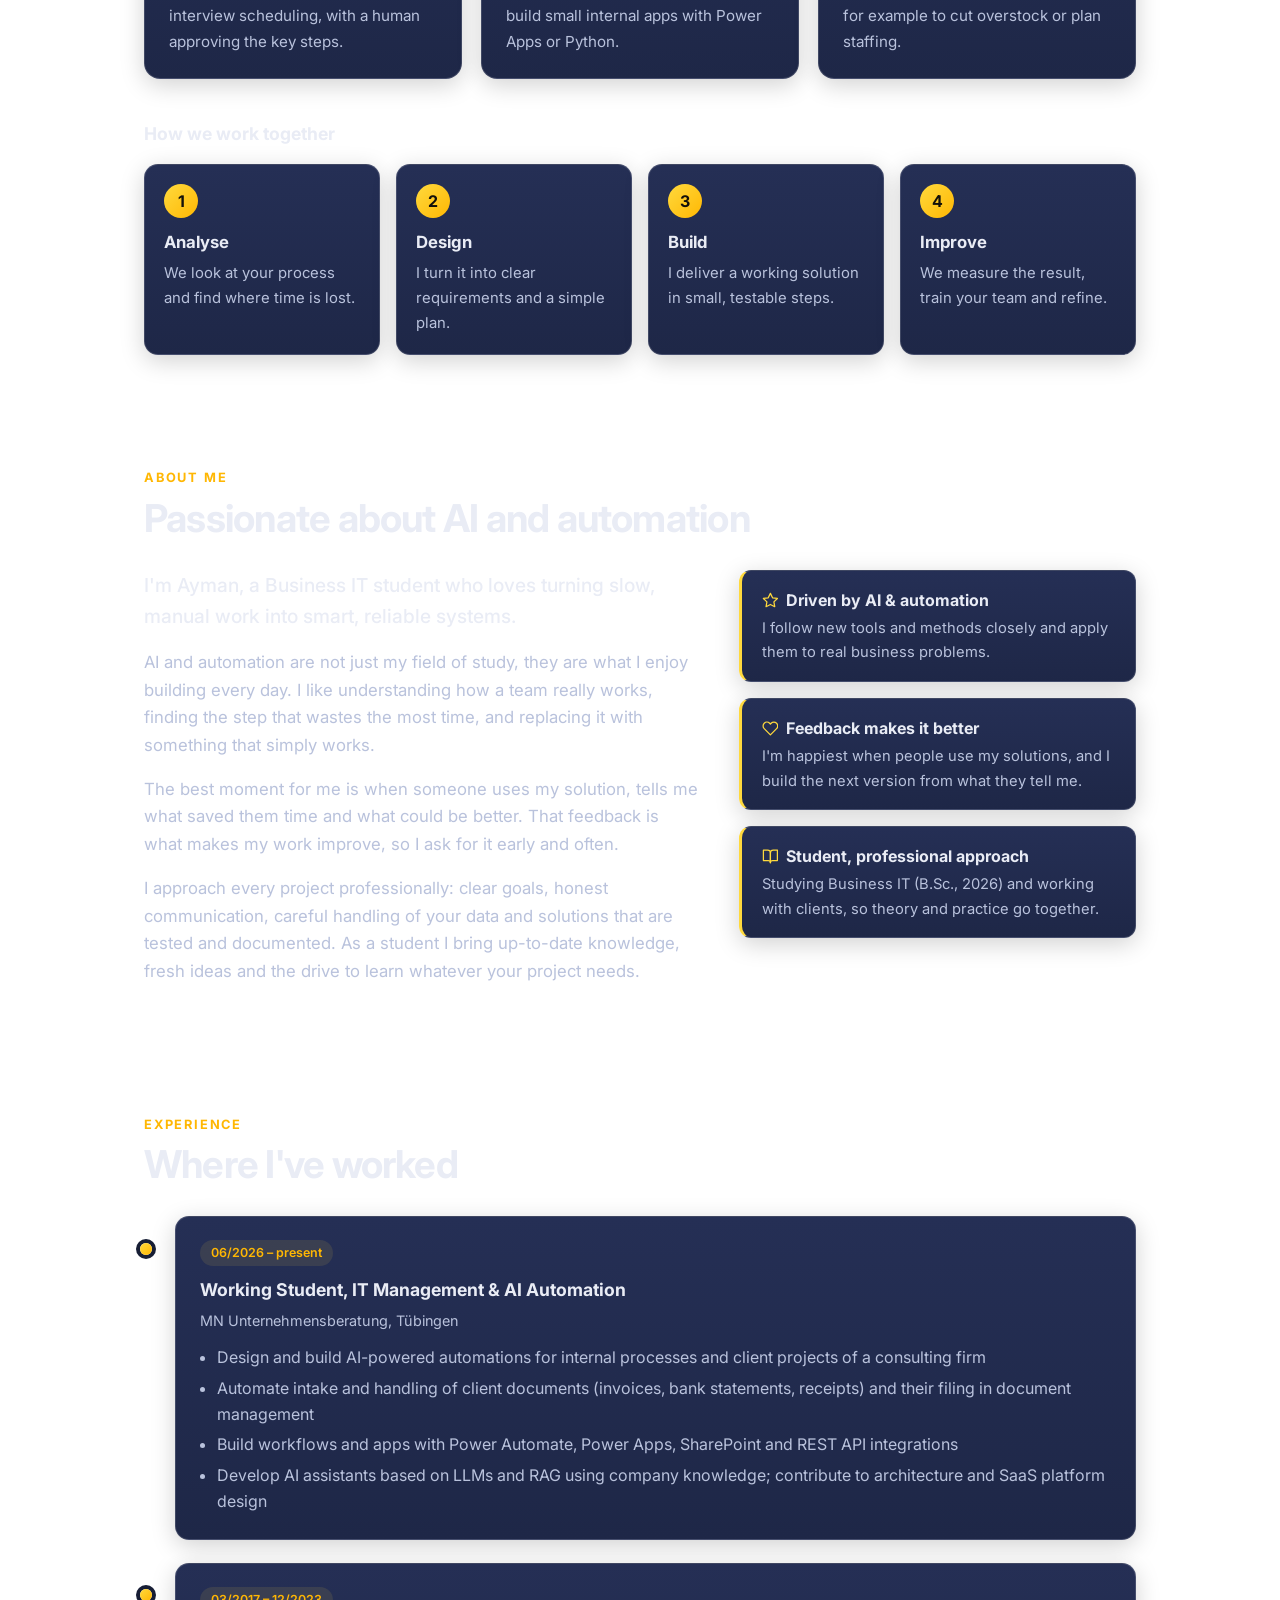
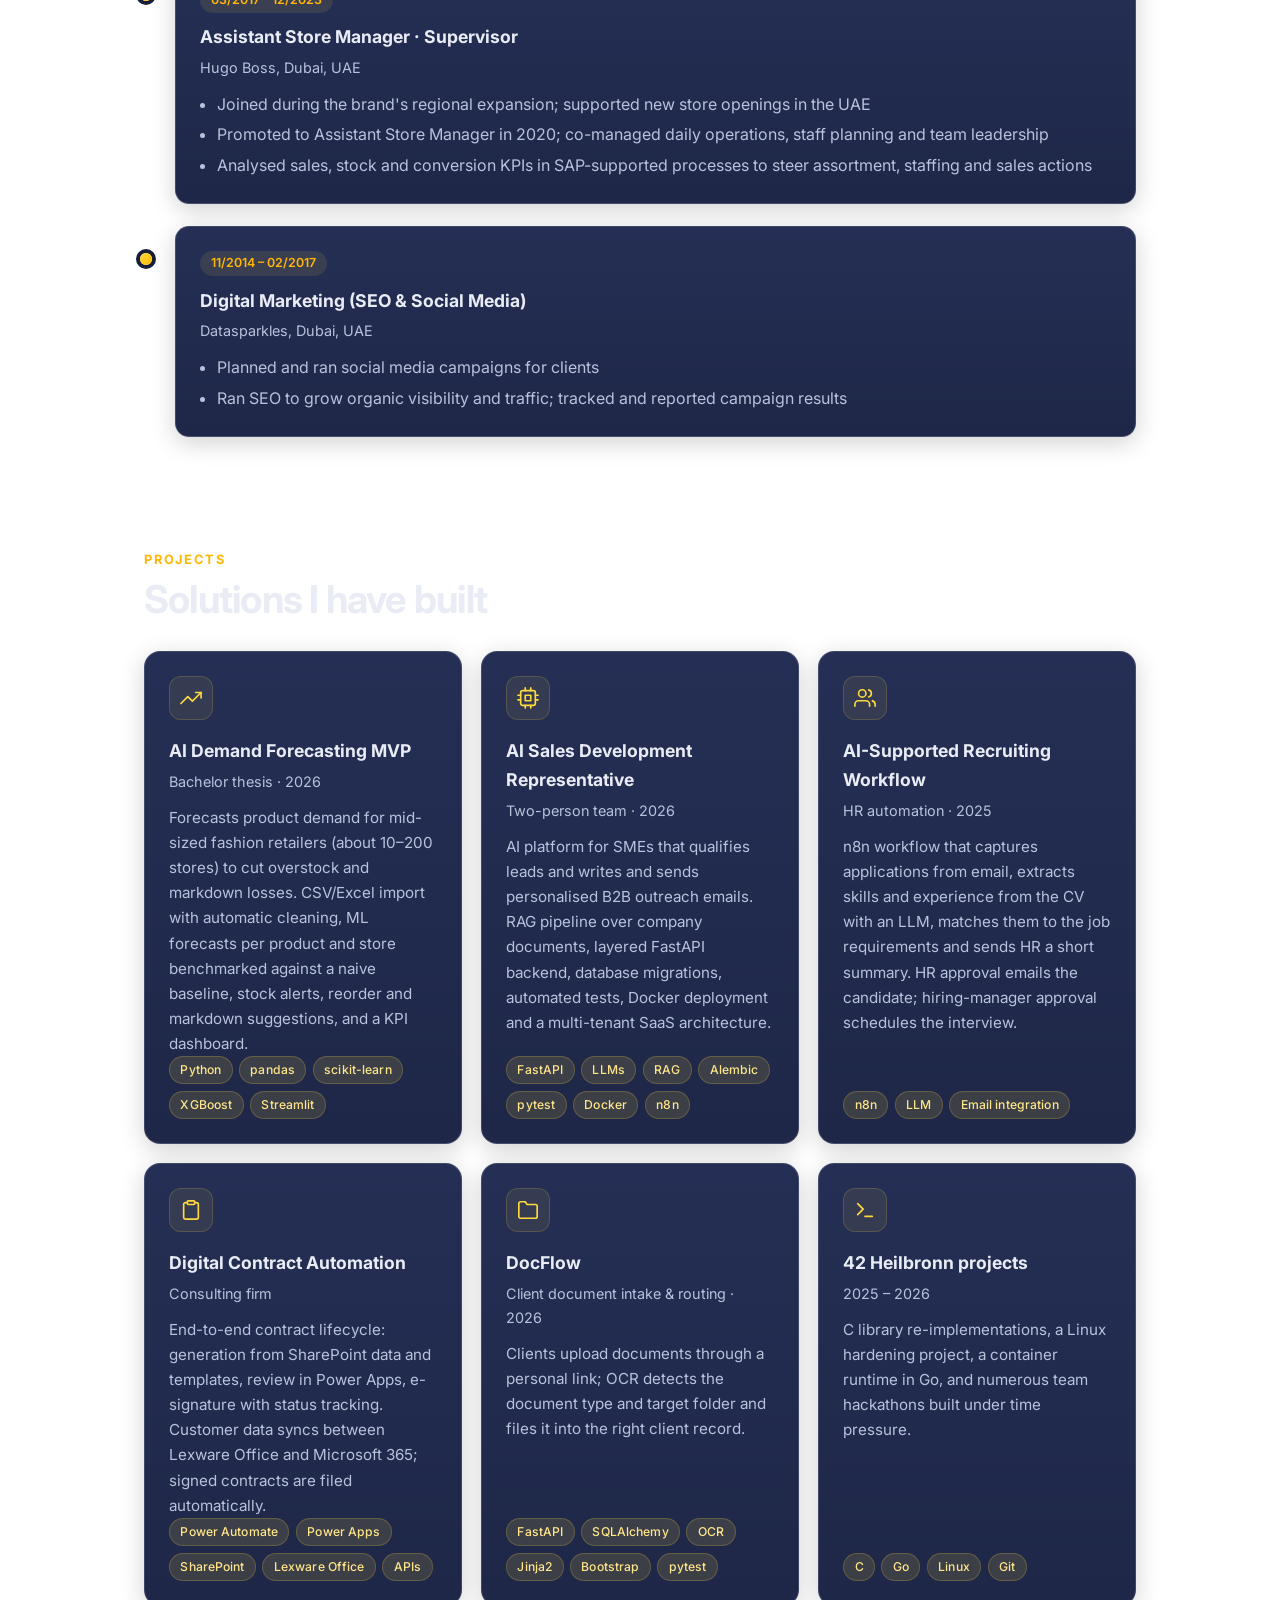
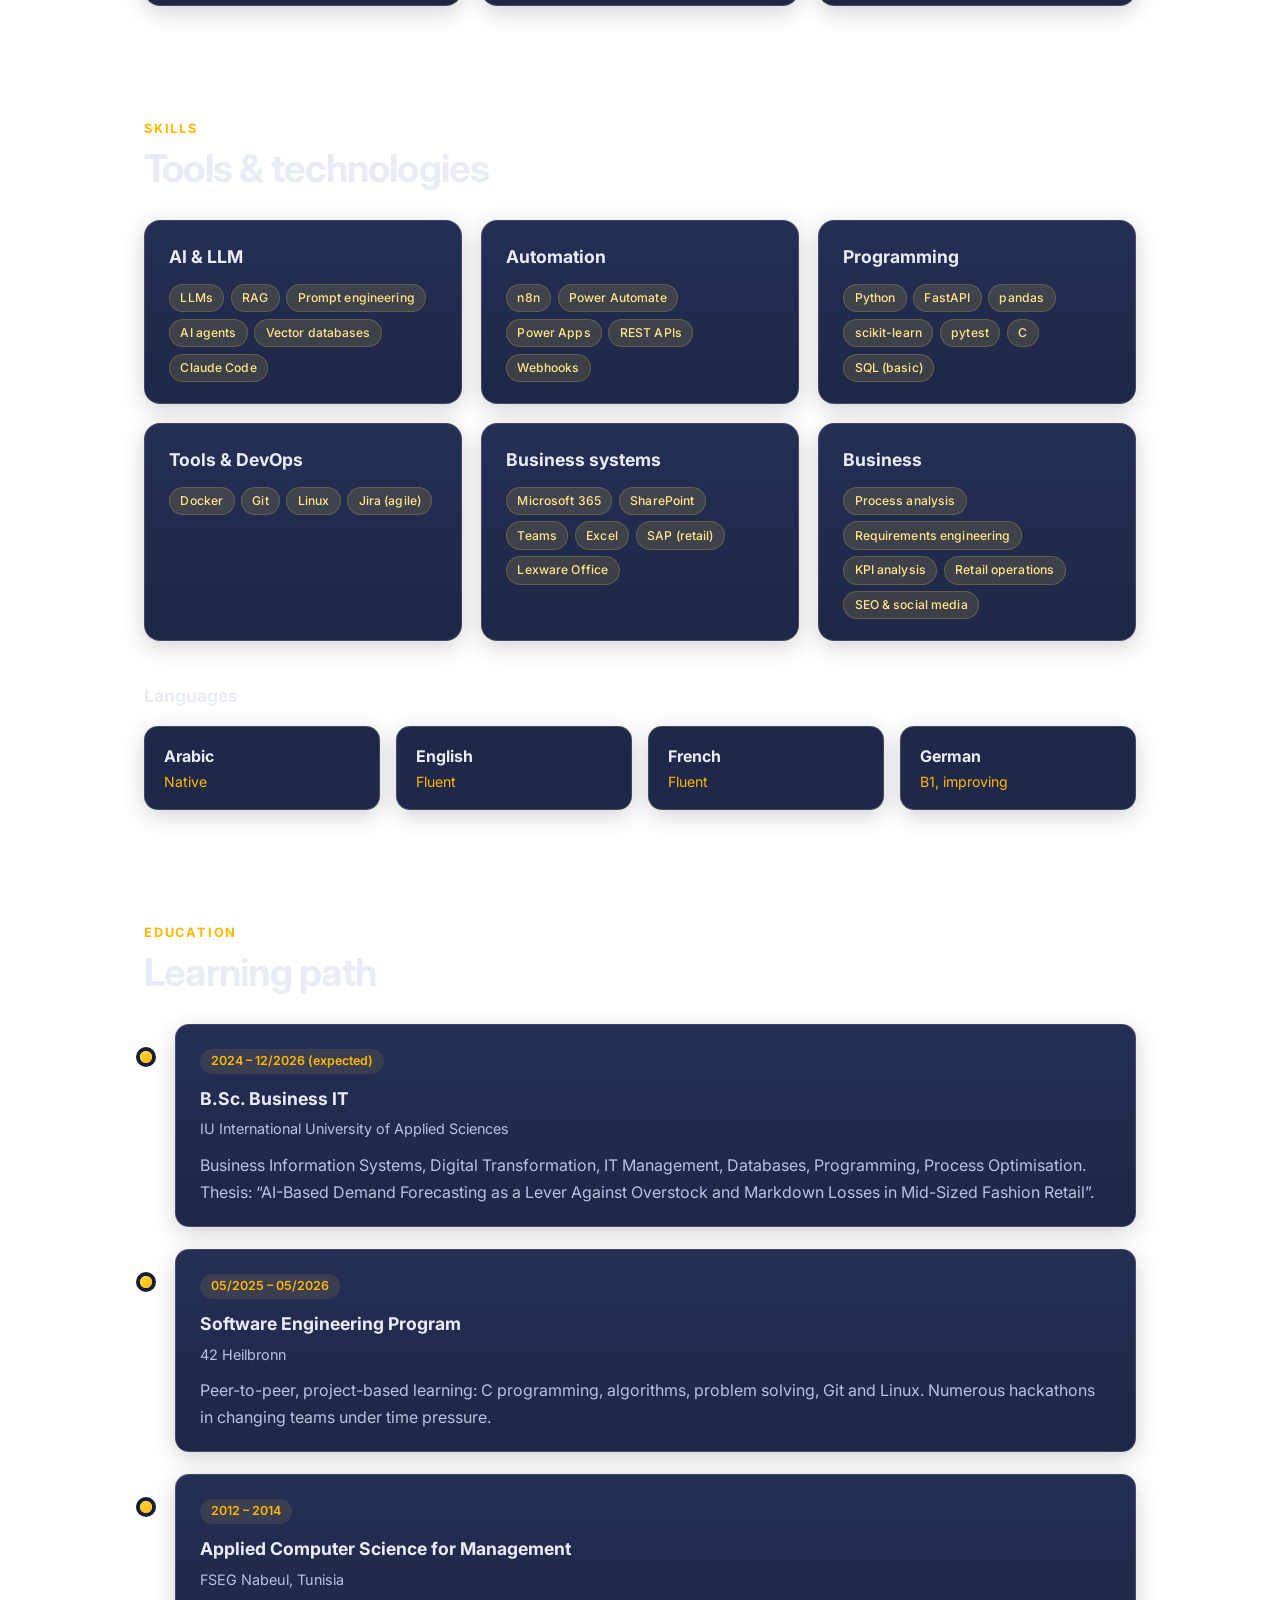
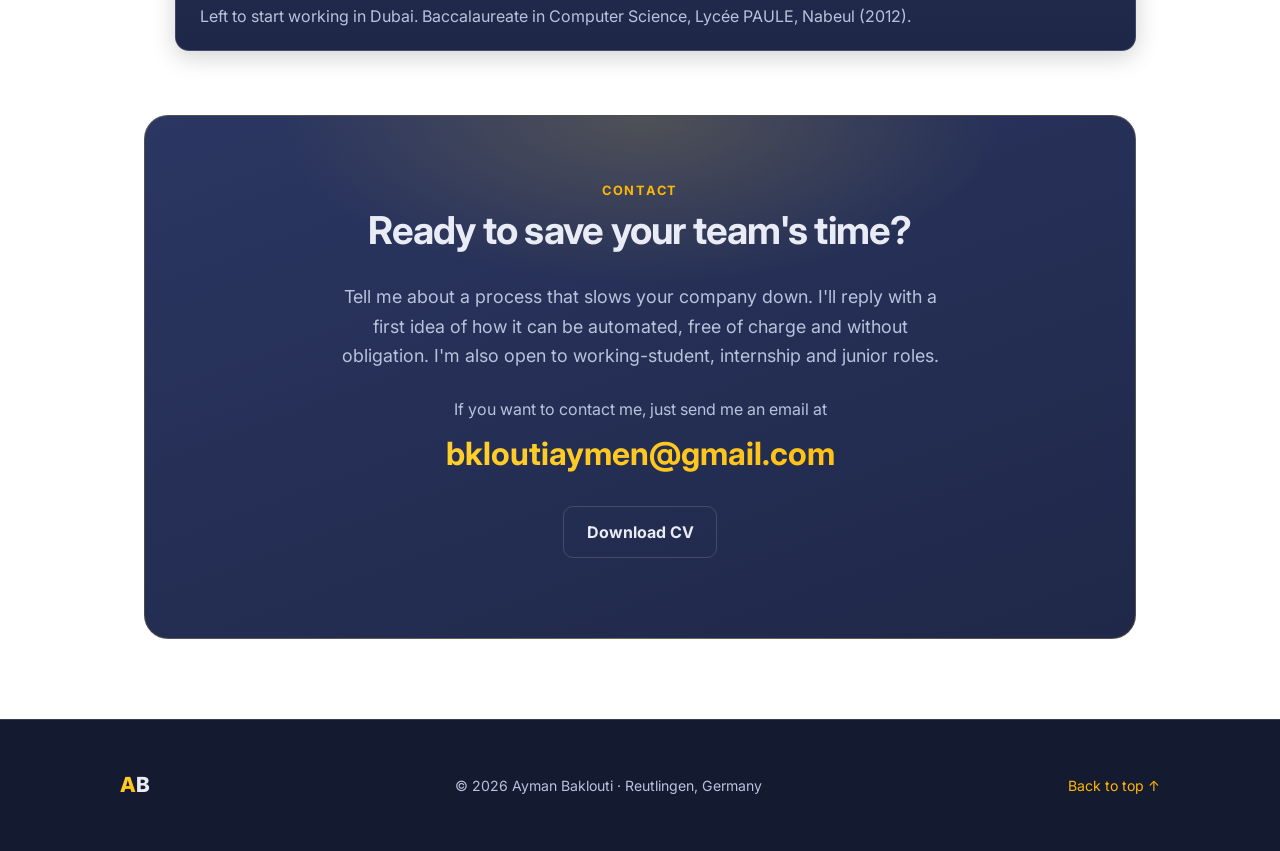
==== commit 71e9ac36: "Lighter background with warm glow and grid pattern" ====
--- a/index.html
+++ b/index.html
@@ -5,7 +5,7 @@
   <meta name="viewport" content="width=device-width, initial-scale=1">
   <title>Ayman Baklouti – AI Automation &amp; Business IT</title>
   <meta name="description" content="Ayman Baklouti: Business IT student and working student in AI automation (n8n, Power Platform, Python, LLMs, RAG). Based in Reutlingen, Germany.">
-  <meta name="theme-color" content="#0b0f1a">
+  <meta name="theme-color" content="#171e35">
   <link rel="preconnect" href="https://fonts.googleapis.com">
   <link rel="preconnect" href="https://fonts.gstatic.com" crossorigin>
   <link href="https://fonts.googleapis.com/css2?family=Inter:wght@400;500;600;700;800&display=swap" rel="stylesheet">
@@ -13,7 +13,7 @@
   <meta property="og:title" content="Ayman Baklouti – AI Automation &amp; Business IT">
   <meta property="og:description" content="I automate business processes and build AI solutions. Open for collaborations.">
   <meta property="og:type" content="website">
-  <link rel="stylesheet" href="style.css?v=7">
+  <link rel="stylesheet" href="style.css?v=8">
 </head>
 <body>
   <div class="bg-glow"></div>
@@ -232,6 +232,6 @@
   </main>
 
   <footer><div class="foot"><span class="brand"><span>A</span>B</span><span>© 2026 Ayman Baklouti · Reutlingen, Germany</span><a href="#top">Back to top ↑</a></div></footer>
-  <script src="script.js?v=7"></script>
+  <script src="script.js?v=8"></script>
 </body>
 </html>
--- a/style.css
+++ b/style.css
@@ -1,6 +1,6 @@
 :root {
-  --bg:#0b0f1a; --surface:#121827; --surface2:#182034; --border:#ffffff14;
-  --text:#e9ecf5; --muted:#9aa4bd;
+  --bg:#171e35; --surface:#1f2848; --surface2:#283359; --border:#ffffff26;
+  --text:#e9ecf5; --muted:#b9c2dc;
   --a1:#ffd93d; --a2:#ffb703;
   --grad:linear-gradient(135deg,var(--a1),var(--a2));
 }
@@ -8,13 +8,15 @@
 html { scroll-behavior:smooth; scroll-padding-top:80px; }
 body { margin:0; font:16px/1.65 'Inter',system-ui,-apple-system,Segoe UI,Roboto,sans-serif; background:var(--bg); color:var(--text); -webkit-font-smoothing:antialiased; }
 a { color:var(--a2); text-decoration:none; }
-.bg-glow { position:fixed; inset:0; z-index:-1; pointer-events:none;
-  background:radial-gradient(600px 400px at 85% -5%,#ffd93d33,transparent 70%),
-             radial-gradient(500px 400px at 5% 30%,#ffb70322,transparent 70%); }
+.bg-glow { position:fixed; inset:-10%; z-index:-1; pointer-events:none;
+  background:radial-gradient(700px 500px at 88% 2%,#ffd93d3d,transparent 70%),
+             radial-gradient(600px 500px at 4% 28%,#ffb70330,transparent 70%),
+             radial-gradient(900px 600px at 50% 105%,#5b6bb055,transparent 70%),
+             radial-gradient(500px 400px at 100% 60%,#ffd93d1f,transparent 70%); }
 
 /* header */
 .top { position:sticky; top:0; z-index:10; display:flex; justify-content:space-between; align-items:center;
-  padding:.9rem clamp(1rem,5vw,3rem); background:#0b0f1acc; backdrop-filter:blur(12px); border-bottom:1px solid var(--border); }
+  padding:.9rem clamp(1rem,5vw,3rem); background:#171e35d9; backdrop-filter:blur(12px); border-bottom:1px solid var(--border); }
 .brand { font-weight:800; font-size:1.3rem; color:var(--text); letter-spacing:-.02em; }
 .brand span { background:var(--grad); -webkit-background-clip:text; background-clip:text; color:transparent; }
 nav { display:flex; align-items:center; gap:1.4rem; flex-wrap:wrap; justify-content:flex-end; }
@@ -149,7 +151,7 @@
 .mail-address { font-size:clamp(1.3rem,4vw,2rem); font-weight:700; margin:0 0 1rem; background:var(--grad); -webkit-background-clip:text; background-clip:text; color:transparent; user-select:all; }
 
 /* ================= v6 professional polish ================= */
-body::before { content:""; position:fixed; inset:0; z-index:-1; pointer-events:none; opacity:.35;
+body::before { content:""; position:fixed; inset:0; z-index:-1; pointer-events:none; opacity:.6;
   background-image:linear-gradient(#ffffff08 1px,transparent 1px),linear-gradient(90deg,#ffffff08 1px,transparent 1px);
   background-size:56px 56px; -webkit-mask-image:radial-gradient(ellipse at 50% 0,#000 20%,transparent 75%); mask-image:radial-gradient(ellipse at 50% 0,#000 20%,transparent 75%); }
 .ico { width:1.35em; height:1.35em; }
@@ -173,7 +175,7 @@
 /* sections, cards */
 section { padding:6rem 0 1rem; }
 h2 { position:relative; }
-.card, .skill, .tl-item, .step, .point { background:linear-gradient(180deg,#161d30,#121827); }
+.card, .skill, .tl-item, .step, .point { background:linear-gradient(180deg,#252f55,#1e2747); }
 .card::before { content:""; position:absolute; inset:0 0 auto 0; height:2px; border-radius:16px 16px 0 0; background:var(--grad); opacity:0; transition:opacity .25s; }
 .card { position:relative; }
 .card:hover::before { opacity:1; }
@@ -195,7 +197,7 @@
 @media (max-width:820px) {
   .hero { grid-template-columns:1fr; min-height:0; padding-top:3rem; }
   .menu { display:block; }
-  nav { display:none; position:absolute; top:100%; left:0; right:0; flex-direction:column; align-items:stretch; gap:0; background:#0b0f1af2; backdrop-filter:blur(14px); border-bottom:1px solid var(--border); padding:.5rem 1.5rem 1rem; }
+  nav { display:none; position:absolute; top:100%; left:0; right:0; flex-direction:column; align-items:stretch; gap:0; background:#171e35f5; backdrop-filter:blur(14px); border-bottom:1px solid var(--border); padding:.5rem 1.5rem 1rem; }
   nav.open { display:flex; }
   nav a:not(.nav-cta) { display:block; padding:.8rem 0; border-bottom:1px solid var(--border); font-size:1rem; }
   .nav-cta { text-align:center; margin-top:.8rem; padding:.7rem; }
@@ -203,3 +205,12 @@
   .foot { justify-content:center; text-align:center; }
 }
 @media (prefers-reduced-motion:reduce) { .track { animation:none; } }
+
+/* lighter feel */
+body { background:linear-gradient(180deg,#1c2442 0%,#171e35 45%,#1a2240 100%) fixed; }
+.top { box-shadow:0 1px 0 #ffffff12, 0 8px 30px #0003; }
+.card, .skill, .tl-item, .step, .point, .langs div { box-shadow:0 6px 24px #0000002e; }
+.chips span { background:#ffd93d22; }
+.marquee { background:#ffffff08; }
+.contact { background:radial-gradient(520px 240px at 50% 0,#ffd93d2e,transparent 70%),linear-gradient(160deg,#2b3662,#1f2848); }
+footer { background:#141a30; }
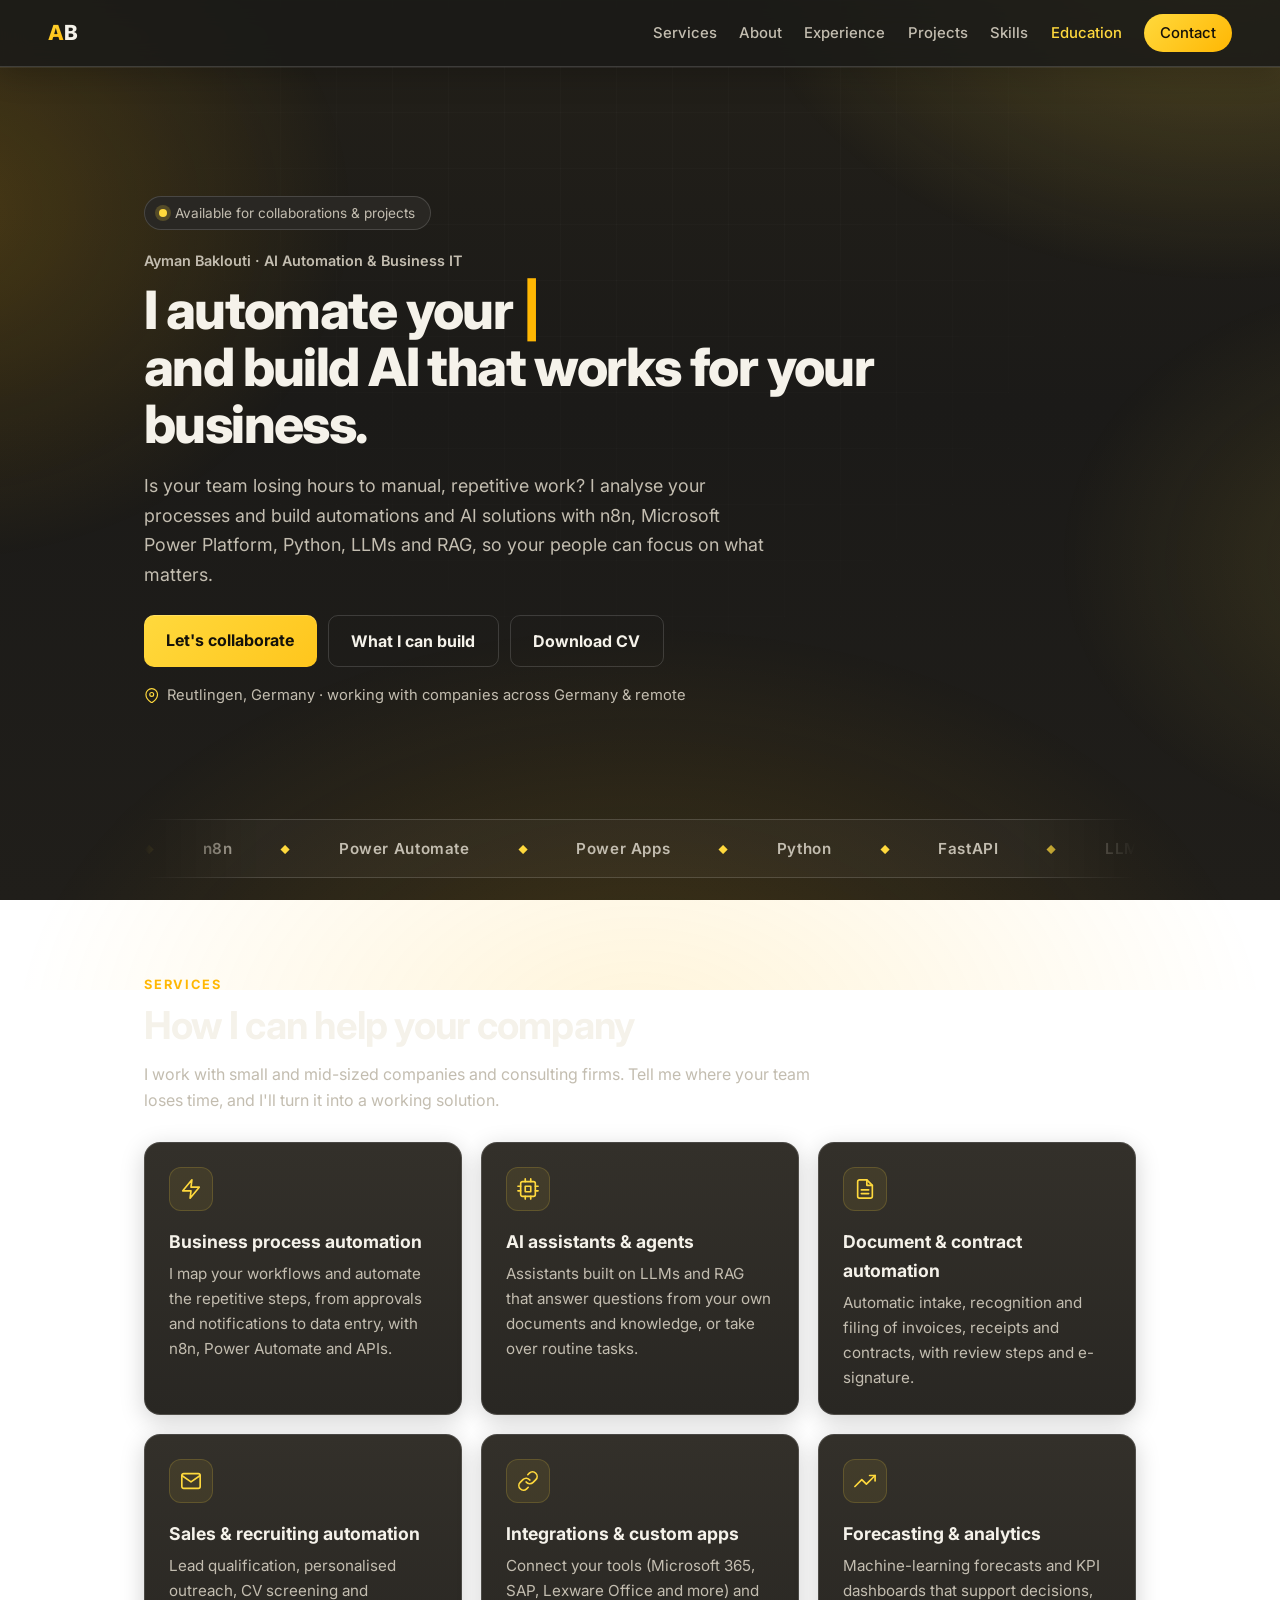
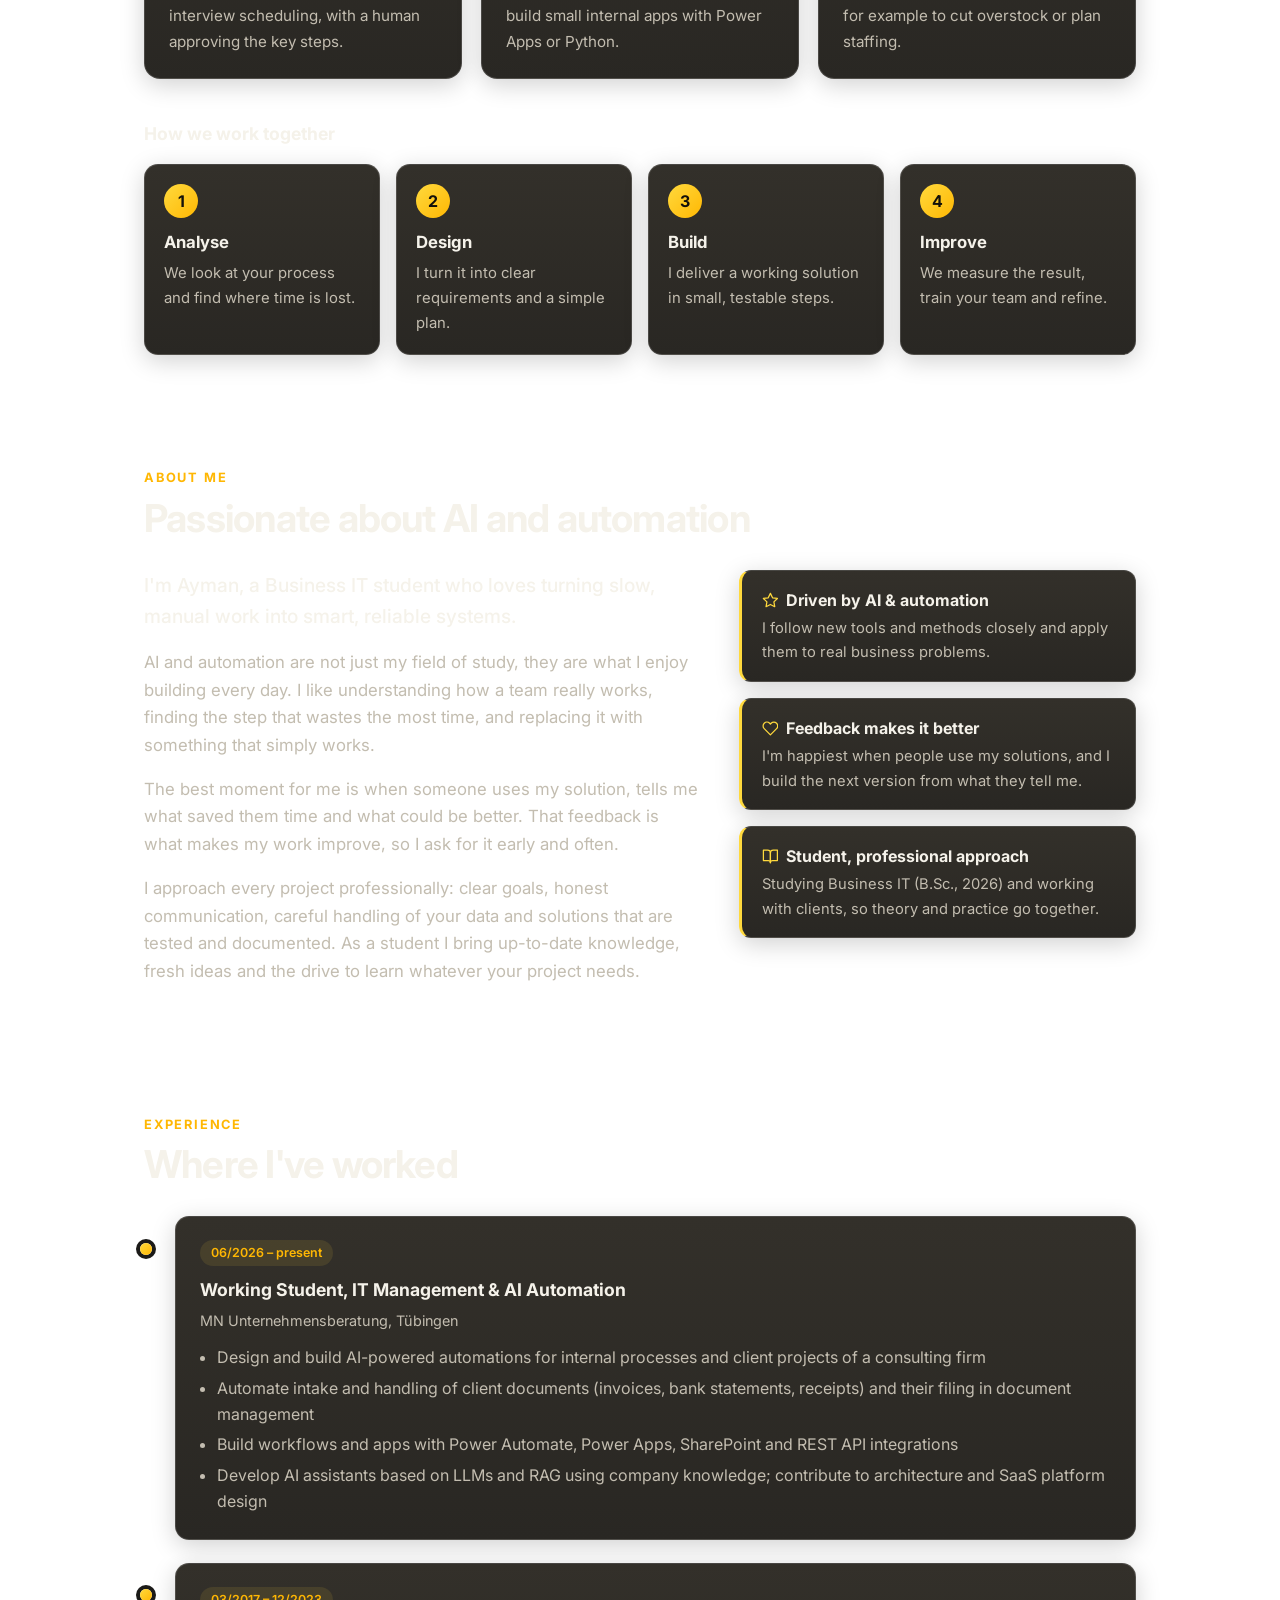
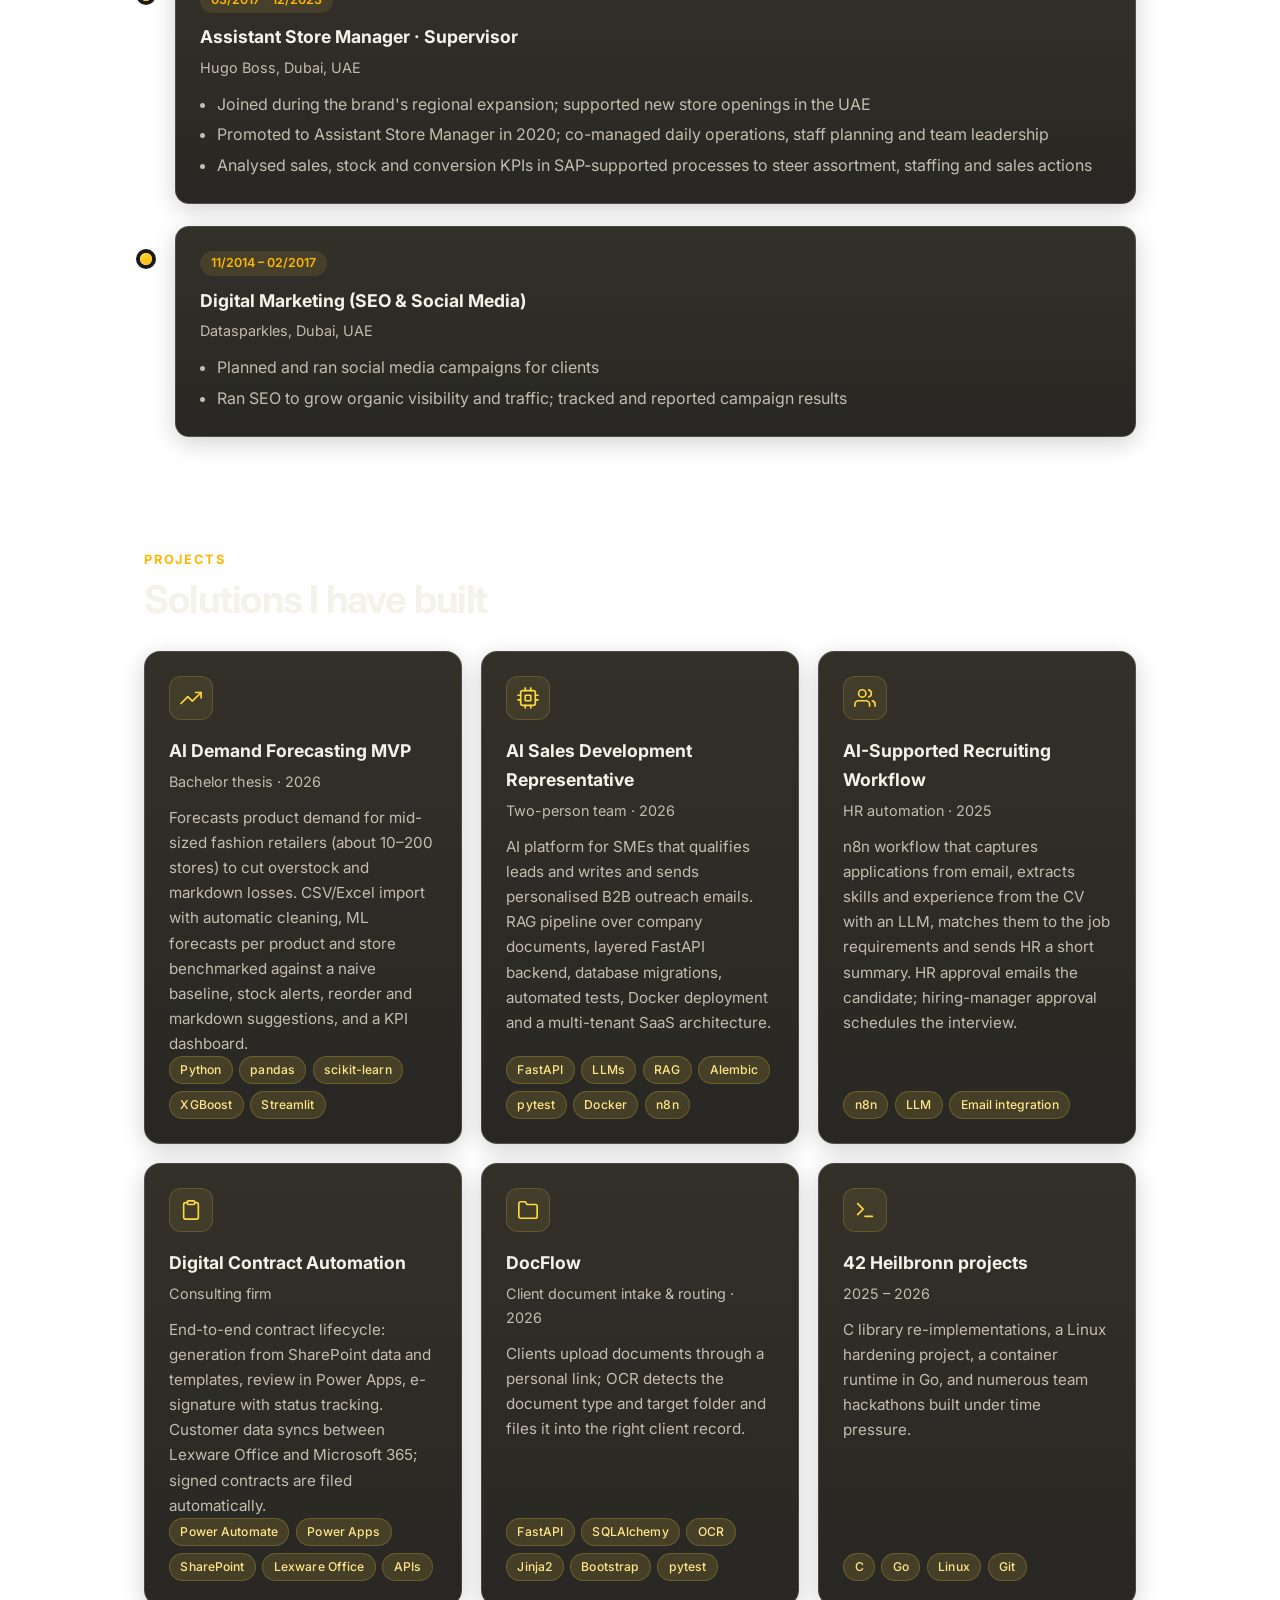
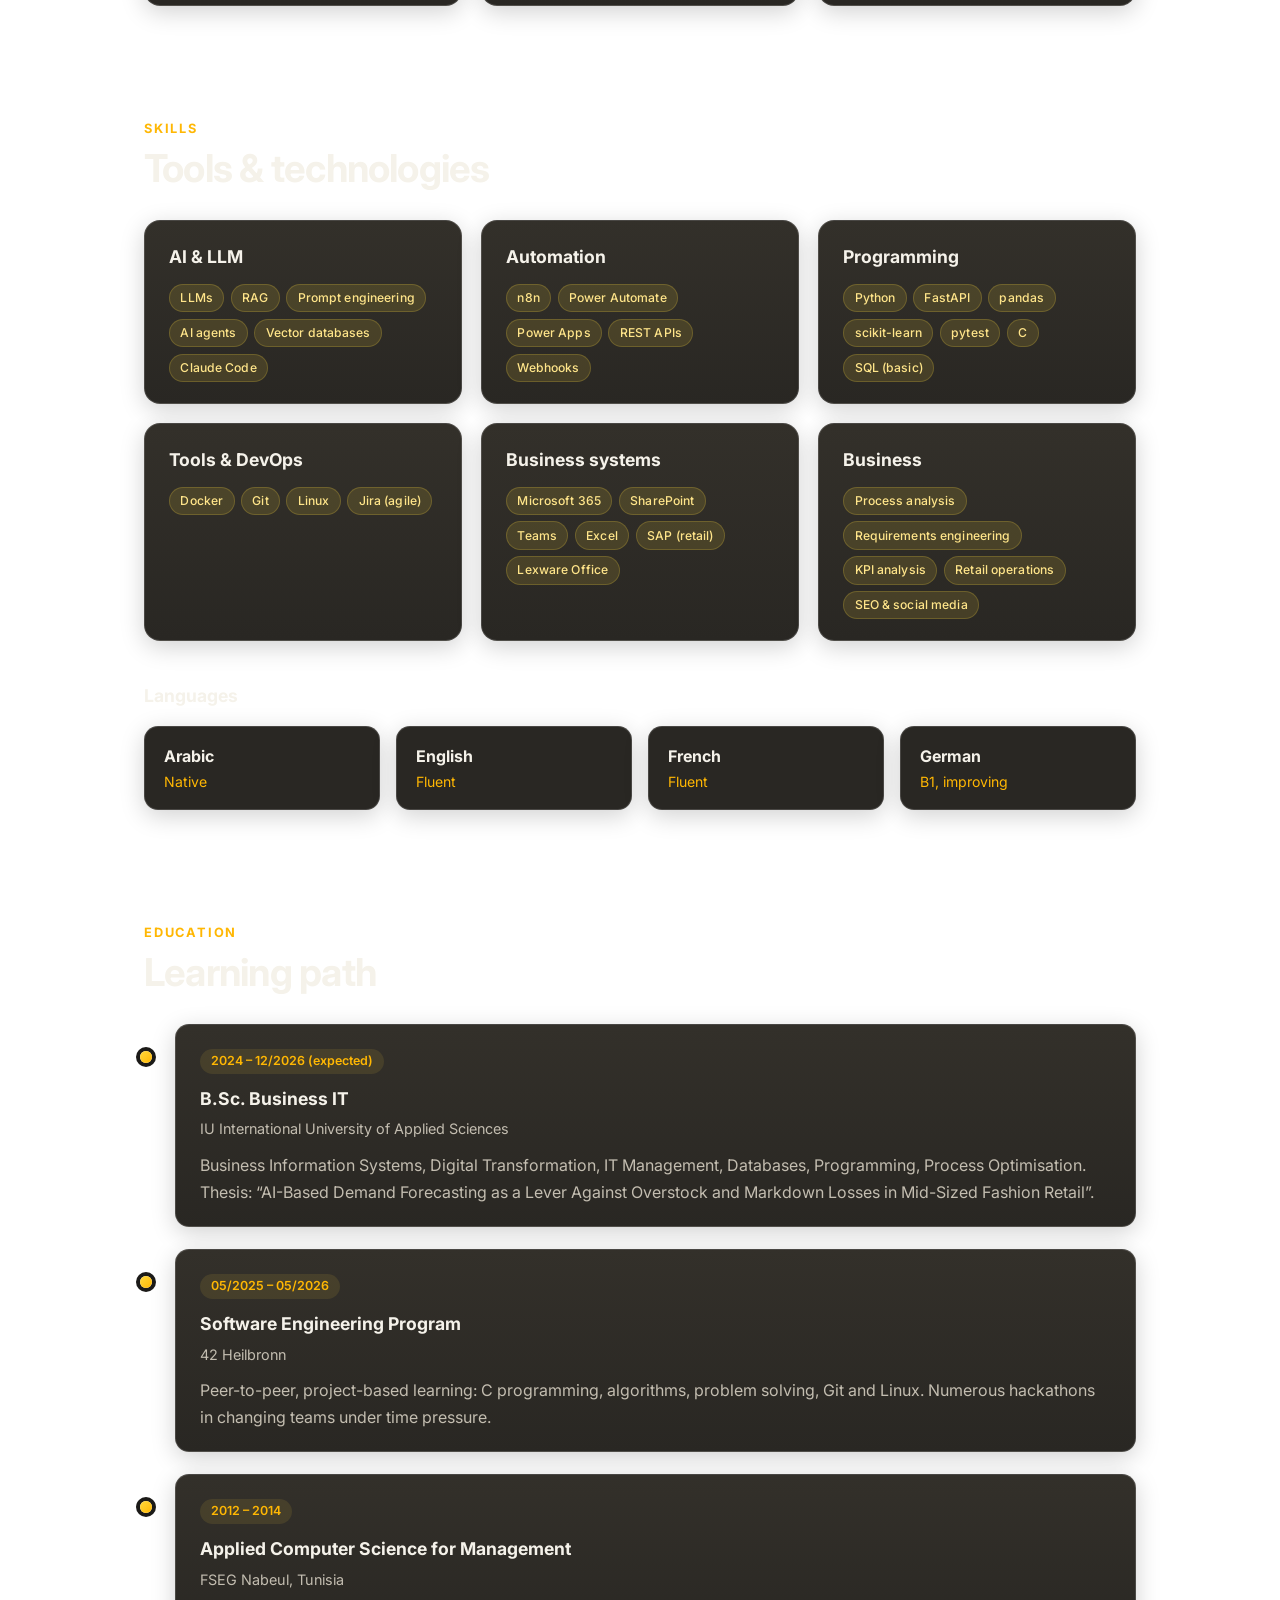
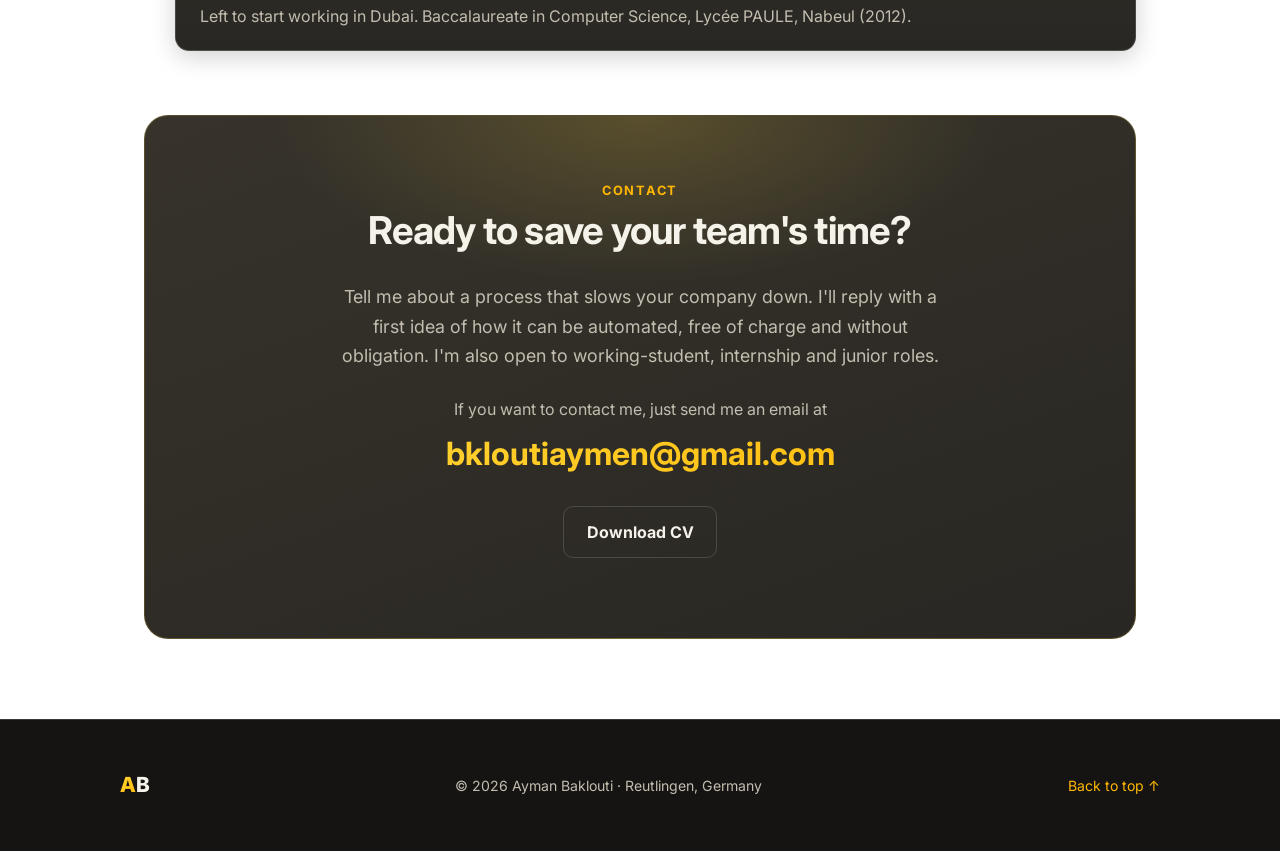
==== commit 20647475: "Warm charcoal palette instead of navy" ====
--- a/index.html
+++ b/index.html
@@ -5,7 +5,7 @@
   <meta name="viewport" content="width=device-width, initial-scale=1">
   <title>Ayman Baklouti – AI Automation &amp; Business IT</title>
   <meta name="description" content="Ayman Baklouti: Business IT student and working student in AI automation (n8n, Power Platform, Python, LLMs, RAG). Based in Reutlingen, Germany.">
-  <meta name="theme-color" content="#171e35">
+  <meta name="theme-color" content="#1b1a18">
   <link rel="preconnect" href="https://fonts.googleapis.com">
   <link rel="preconnect" href="https://fonts.gstatic.com" crossorigin>
   <link href="https://fonts.googleapis.com/css2?family=Inter:wght@400;500;600;700;800&display=swap" rel="stylesheet">
@@ -13,7 +13,7 @@
   <meta property="og:title" content="Ayman Baklouti – AI Automation &amp; Business IT">
   <meta property="og:description" content="I automate business processes and build AI solutions. Open for collaborations.">
   <meta property="og:type" content="website">
-  <link rel="stylesheet" href="style.css?v=8">
+  <link rel="stylesheet" href="style.css?v=9">
 </head>
 <body>
   <div class="bg-glow"></div>
@@ -232,6 +232,6 @@
   </main>
 
   <footer><div class="foot"><span class="brand"><span>A</span>B</span><span>© 2026 Ayman Baklouti · Reutlingen, Germany</span><a href="#top">Back to top ↑</a></div></footer>
-  <script src="script.js?v=8"></script>
+  <script src="script.js?v=9"></script>
 </body>
 </html>
--- a/style.css
+++ b/style.css
@@ -1,6 +1,6 @@
 :root {
-  --bg:#171e35; --surface:#1f2848; --surface2:#283359; --border:#ffffff26;
-  --text:#e9ecf5; --muted:#b9c2dc;
+  --bg:#1b1a18; --surface:#292723; --surface2:#34312c; --border:#ffffff26;
+  --text:#f5f2ea; --muted:#c3bdb0;
   --a1:#ffd93d; --a2:#ffb703;
   --grad:linear-gradient(135deg,var(--a1),var(--a2));
 }
@@ -11,12 +11,12 @@
 .bg-glow { position:fixed; inset:-10%; z-index:-1; pointer-events:none;
   background:radial-gradient(700px 500px at 88% 2%,#ffd93d3d,transparent 70%),
              radial-gradient(600px 500px at 4% 28%,#ffb70330,transparent 70%),
-             radial-gradient(900px 600px at 50% 105%,#5b6bb055,transparent 70%),
+             radial-gradient(900px 600px at 50% 105%,#ffb70326,transparent 70%),
              radial-gradient(500px 400px at 100% 60%,#ffd93d1f,transparent 70%); }
 
 /* header */
 .top { position:sticky; top:0; z-index:10; display:flex; justify-content:space-between; align-items:center;
-  padding:.9rem clamp(1rem,5vw,3rem); background:#171e35d9; backdrop-filter:blur(12px); border-bottom:1px solid var(--border); }
+  padding:.9rem clamp(1rem,5vw,3rem); background:#1b1a18d9; backdrop-filter:blur(12px); border-bottom:1px solid var(--border); }
 .brand { font-weight:800; font-size:1.3rem; color:var(--text); letter-spacing:-.02em; }
 .brand span { background:var(--grad); -webkit-background-clip:text; background-clip:text; color:transparent; }
 nav { display:flex; align-items:center; gap:1.4rem; flex-wrap:wrap; justify-content:flex-end; }
@@ -175,7 +175,7 @@
 /* sections, cards */
 section { padding:6rem 0 1rem; }
 h2 { position:relative; }
-.card, .skill, .tl-item, .step, .point { background:linear-gradient(180deg,#252f55,#1e2747); }
+.card, .skill, .tl-item, .step, .point { background:linear-gradient(180deg,#33302a,#292723); }
 .card::before { content:""; position:absolute; inset:0 0 auto 0; height:2px; border-radius:16px 16px 0 0; background:var(--grad); opacity:0; transition:opacity .25s; }
 .card { position:relative; }
 .card:hover::before { opacity:1; }
@@ -197,7 +197,7 @@
 @media (max-width:820px) {
   .hero { grid-template-columns:1fr; min-height:0; padding-top:3rem; }
   .menu { display:block; }
-  nav { display:none; position:absolute; top:100%; left:0; right:0; flex-direction:column; align-items:stretch; gap:0; background:#171e35f5; backdrop-filter:blur(14px); border-bottom:1px solid var(--border); padding:.5rem 1.5rem 1rem; }
+  nav { display:none; position:absolute; top:100%; left:0; right:0; flex-direction:column; align-items:stretch; gap:0; background:#1b1a18f5; backdrop-filter:blur(14px); border-bottom:1px solid var(--border); padding:.5rem 1.5rem 1rem; }
   nav.open { display:flex; }
   nav a:not(.nav-cta) { display:block; padding:.8rem 0; border-bottom:1px solid var(--border); font-size:1rem; }
   .nav-cta { text-align:center; margin-top:.8rem; padding:.7rem; }
@@ -207,10 +207,10 @@
 @media (prefers-reduced-motion:reduce) { .track { animation:none; } }
 
 /* lighter feel */
-body { background:linear-gradient(180deg,#1c2442 0%,#171e35 45%,#1a2240 100%) fixed; }
+body { background:linear-gradient(180deg,#232019 0%,#1b1a18 45%,#201e1a 100%) fixed; }
 .top { box-shadow:0 1px 0 #ffffff12, 0 8px 30px #0003; }
 .card, .skill, .tl-item, .step, .point, .langs div { box-shadow:0 6px 24px #0000002e; }
 .chips span { background:#ffd93d22; }
 .marquee { background:#ffffff08; }
-.contact { background:radial-gradient(520px 240px at 50% 0,#ffd93d2e,transparent 70%),linear-gradient(160deg,#2b3662,#1f2848); }
-footer { background:#141a30; }
+.contact { background:radial-gradient(520px 240px at 50% 0,#ffd93d2e,transparent 70%),linear-gradient(160deg,#37332b,#292723); }
+footer { background:#151412; }
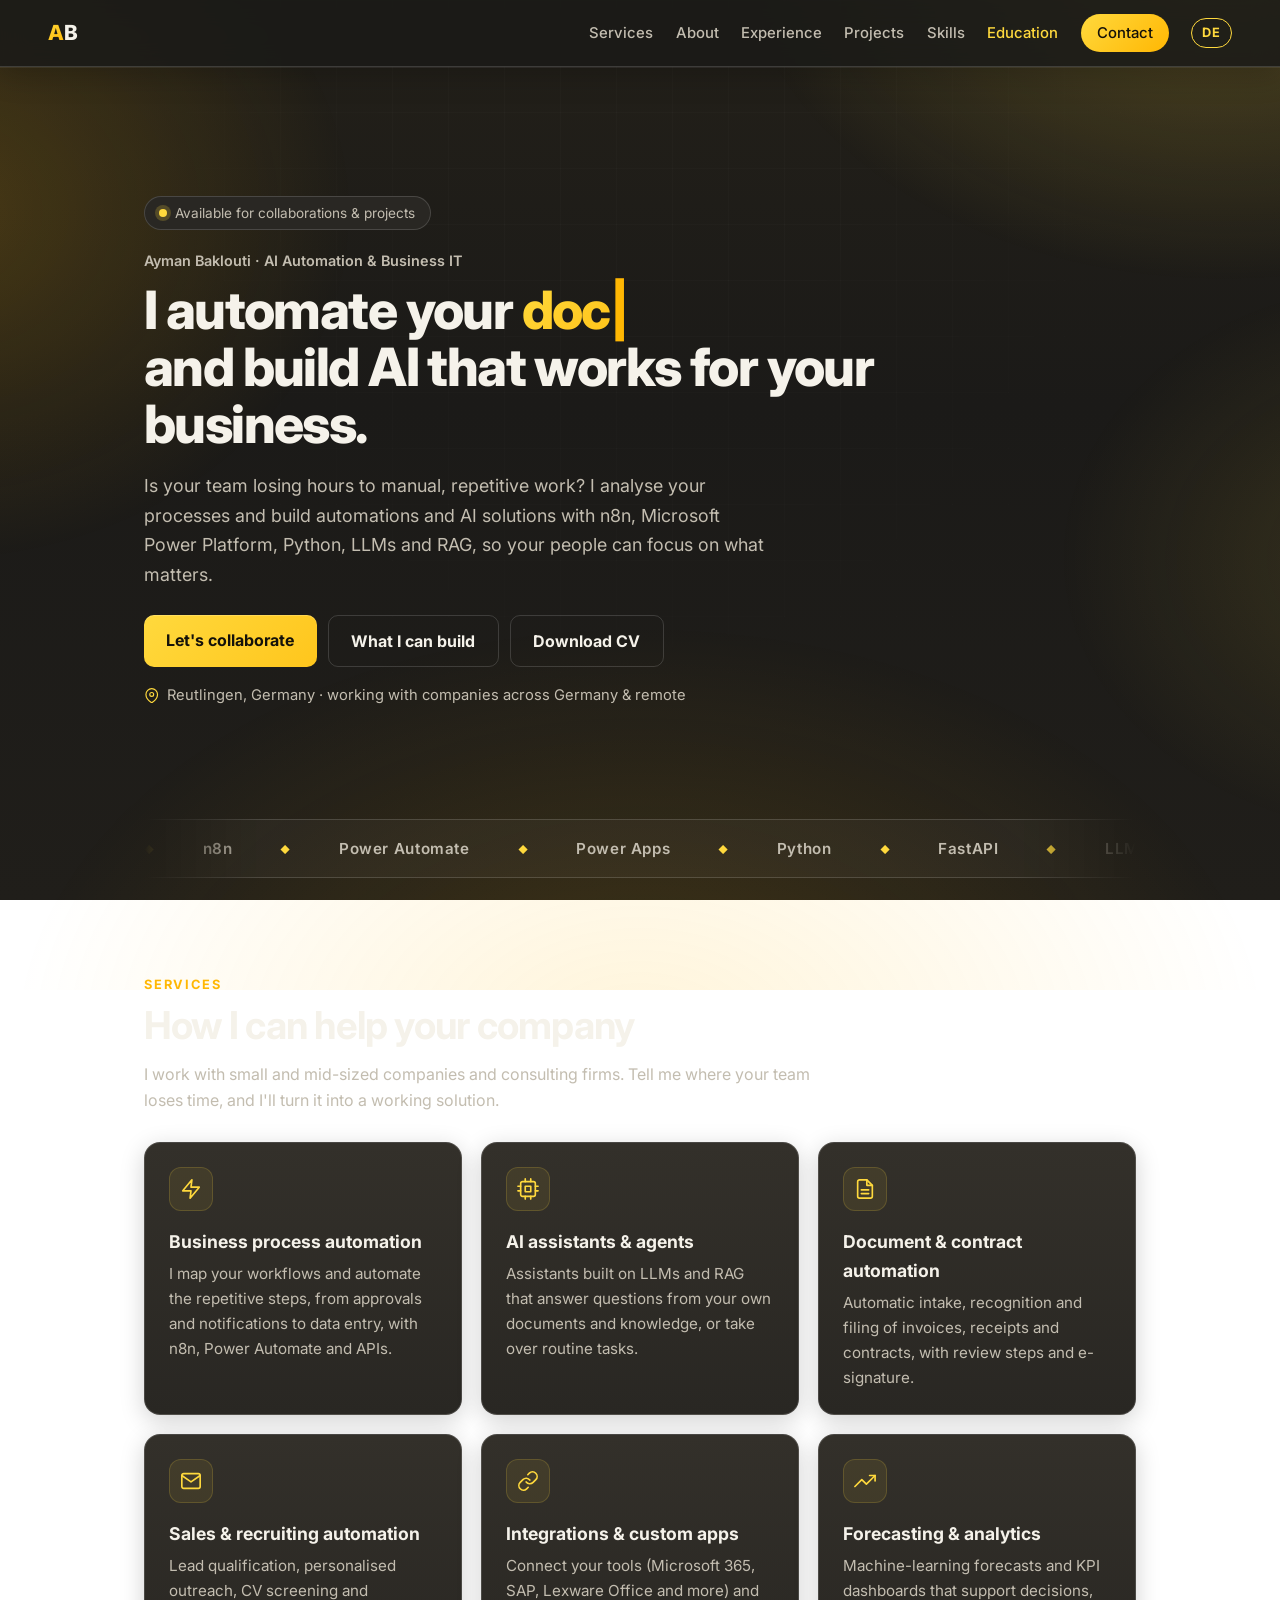
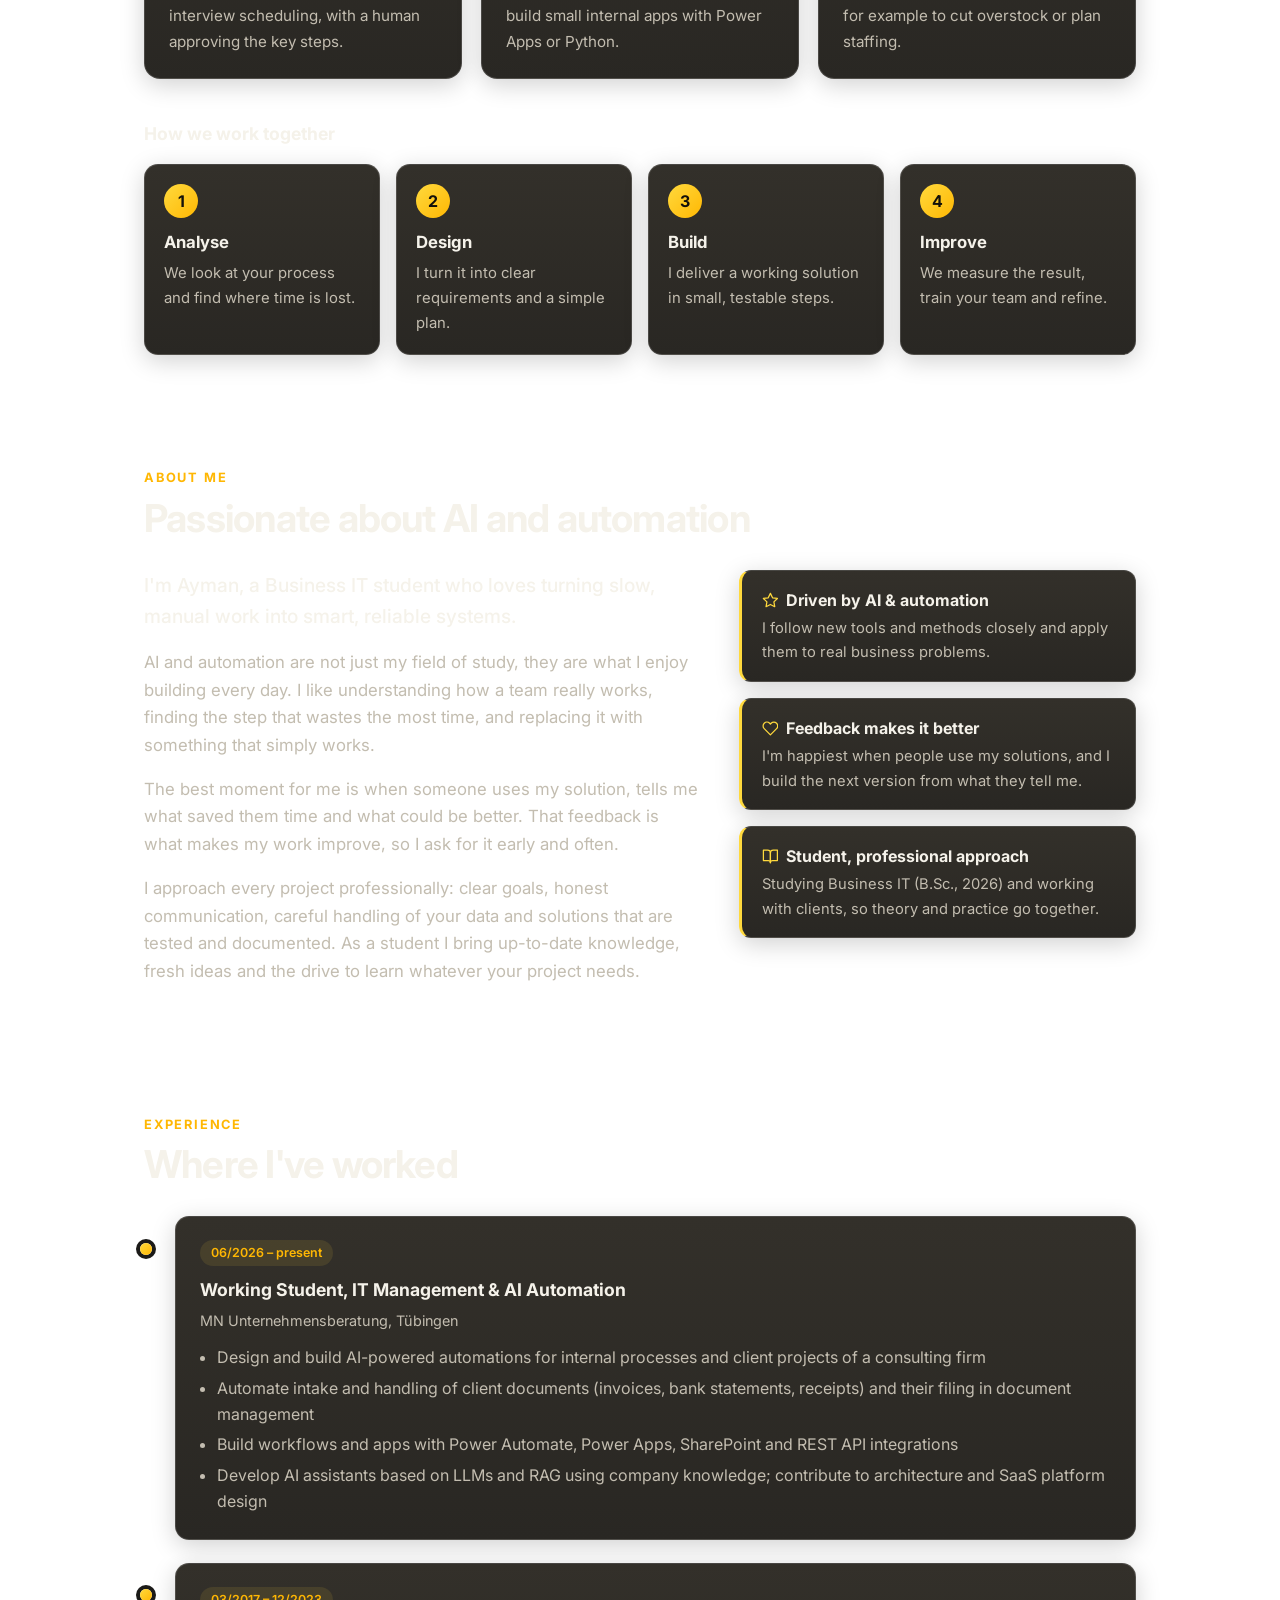
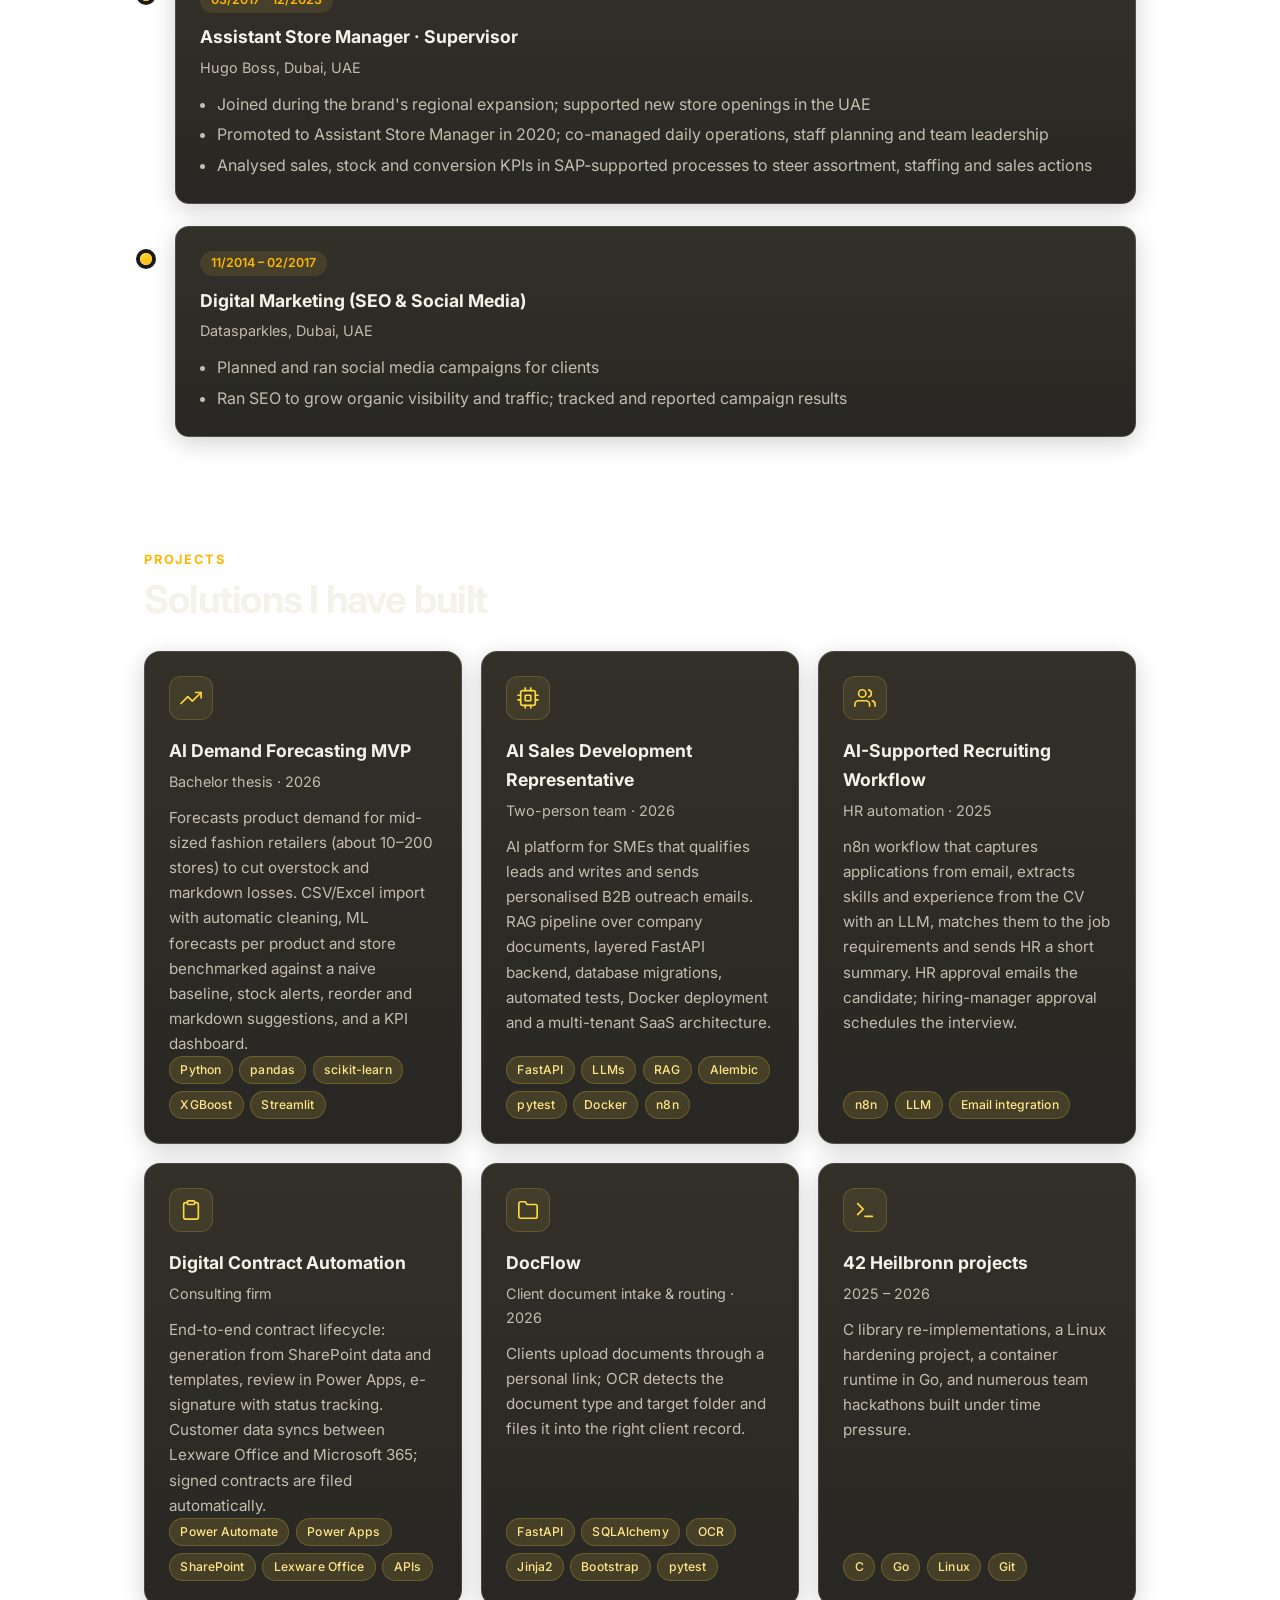
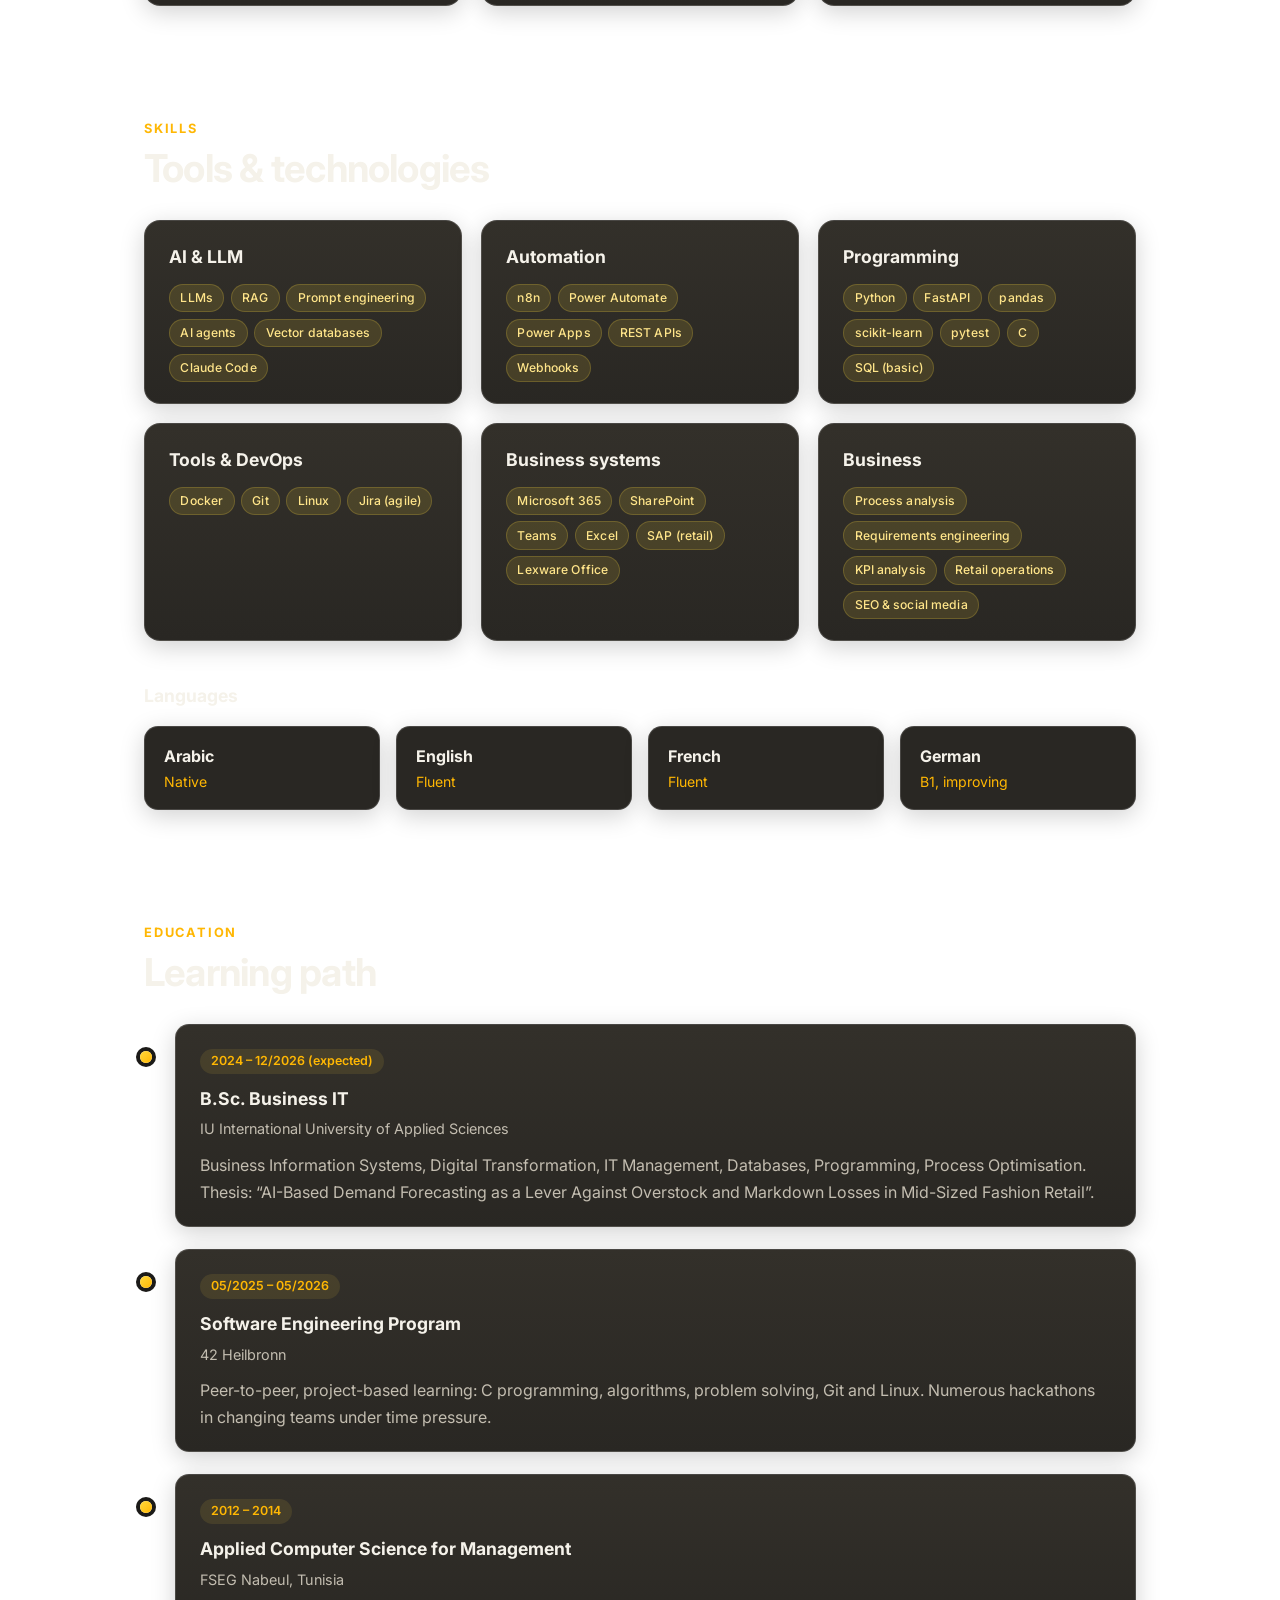
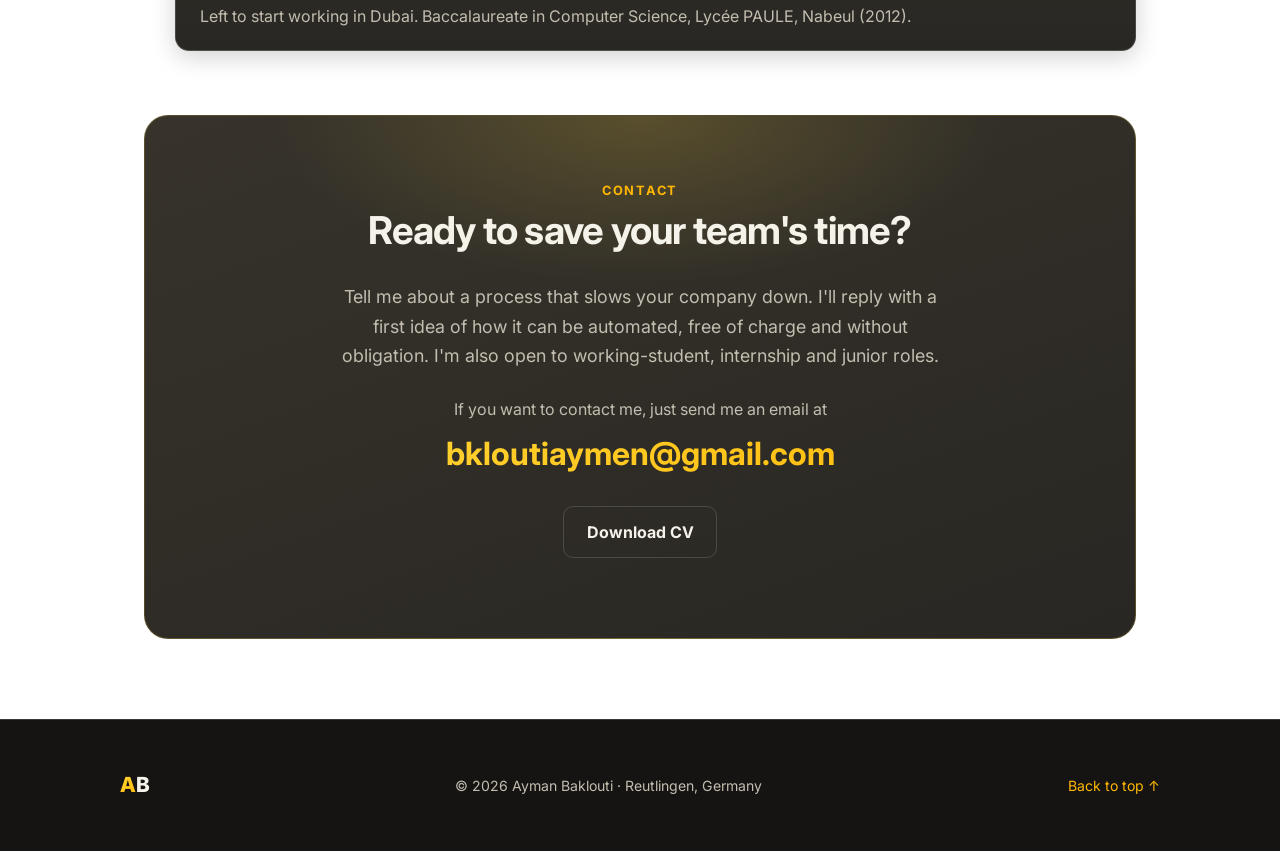
==== commit 3fc6cbb8: "Add German version and EN/DE language switch" ====
--- a/index.html
+++ b/index.html
@@ -13,7 +13,9 @@
   <meta property="og:title" content="Ayman Baklouti – AI Automation &amp; Business IT">
   <meta property="og:description" content="I automate business processes and build AI solutions. Open for collaborations.">
   <meta property="og:type" content="website">
-  <link rel="stylesheet" href="style.css?v=9">
+  <link rel="alternate" hreflang="en" href="https://bakloutia.github.io/">
+  <link rel="alternate" hreflang="de" href="https://bakloutia.github.io/de/">
+  <link rel="stylesheet" href="style.css?v=10">
 </head>
 <body>
   <div class="bg-glow"></div>
@@ -29,6 +31,7 @@
       <a href="#skills">Skills</a>
       <a href="#education">Education</a>
       <a class="nav-cta" href="#contact">Contact</a>
+      <a class="lang" href="de/" hreflang="de" title="Deutsche Version">DE</a>
     </nav>
   </header>
 
@@ -232,6 +235,6 @@
   </main>
 
   <footer><div class="foot"><span class="brand"><span>A</span>B</span><span>© 2026 Ayman Baklouti · Reutlingen, Germany</span><a href="#top">Back to top ↑</a></div></footer>
-  <script src="script.js?v=9"></script>
+  <script src="script.js?v=10"></script>
 </body>
 </html>
--- a/style.css
+++ b/style.css
@@ -214,3 +214,7 @@
 .marquee { background:#ffffff08; }
 .contact { background:radial-gradient(520px 240px at 50% 0,#ffd93d2e,transparent 70%),linear-gradient(160deg,#37332b,#292723); }
 footer { background:#151412; }
+
+.lang { border:1px solid var(--a1); color:var(--a1) !important; padding:.2rem .65rem; border-radius:999px; font-size:.8rem !important; font-weight:700 !important; letter-spacing:.05em; }
+.lang:hover { background:var(--a1); color:#14110a !important; }
+@media (max-width:820px) { nav a.lang { border:1px solid var(--a1) !important; align-self:flex-start; margin-top:.8rem; padding:.3rem .9rem !important; } }
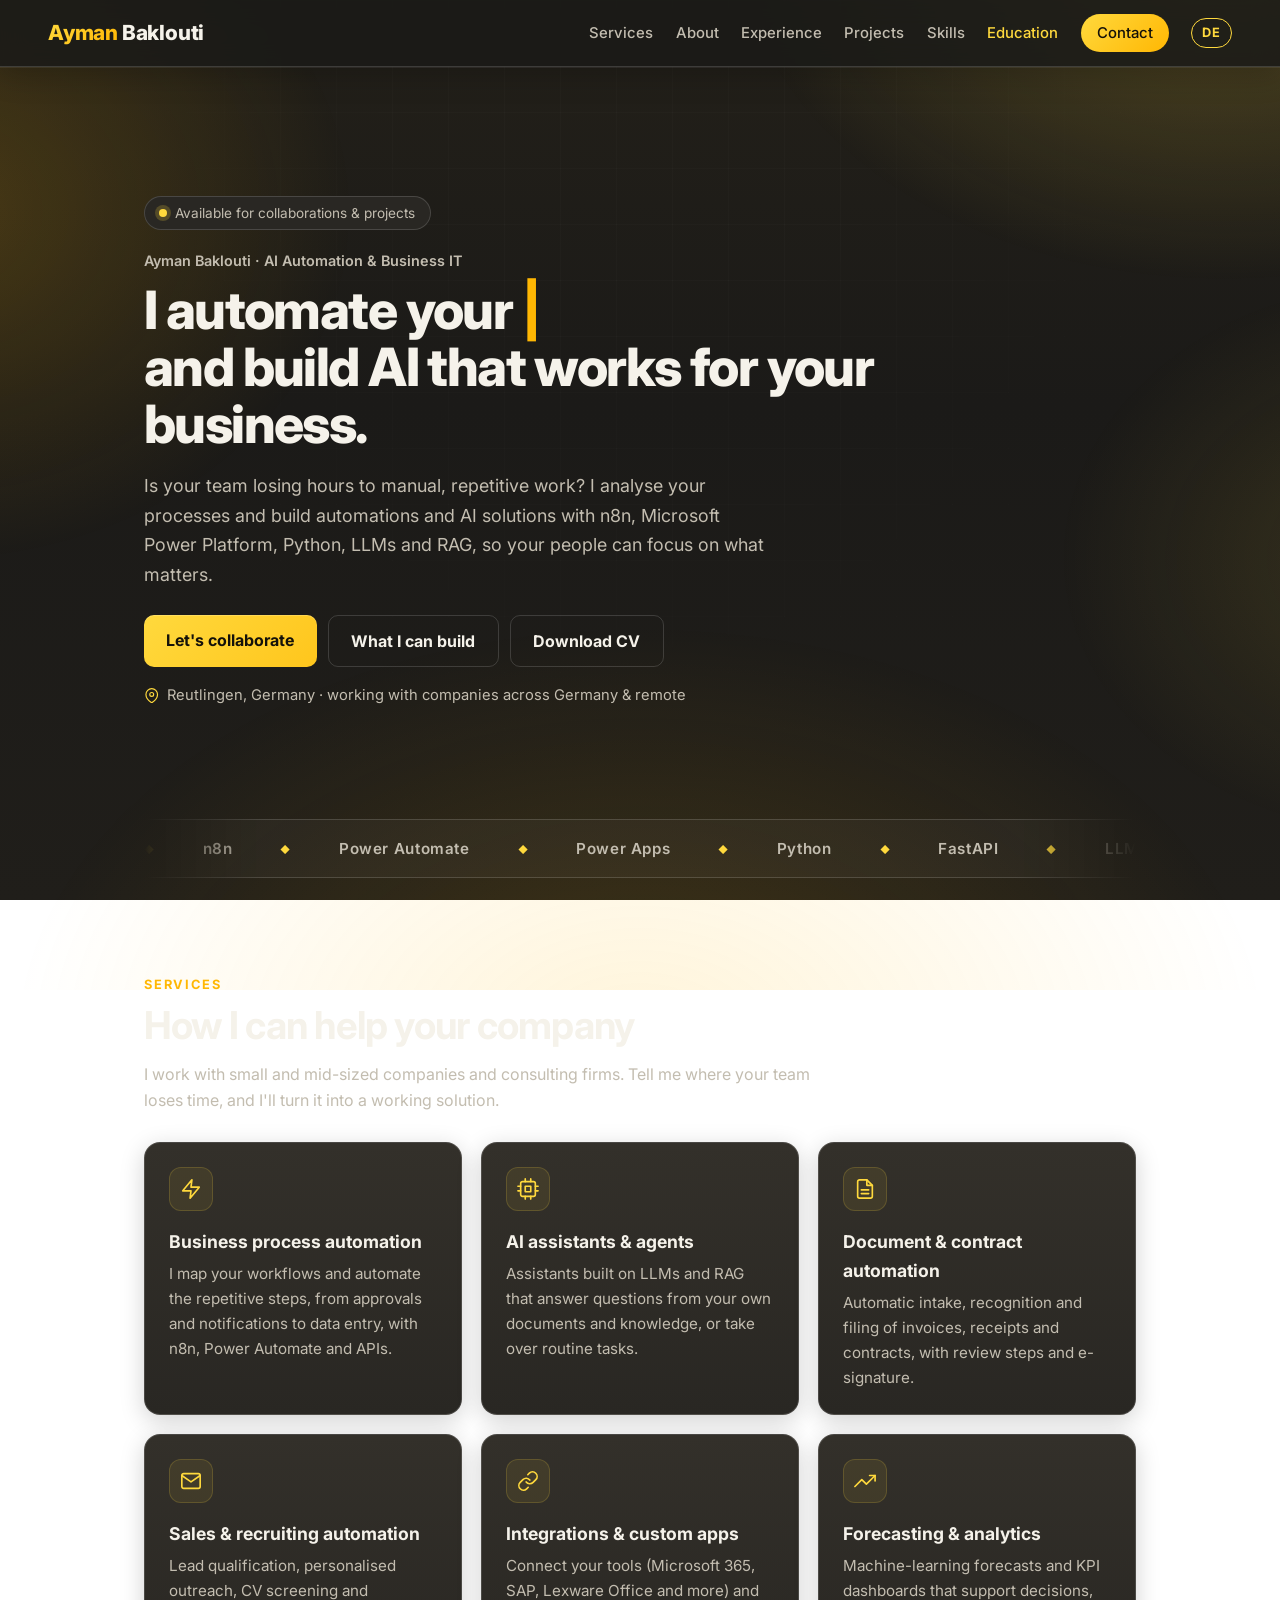
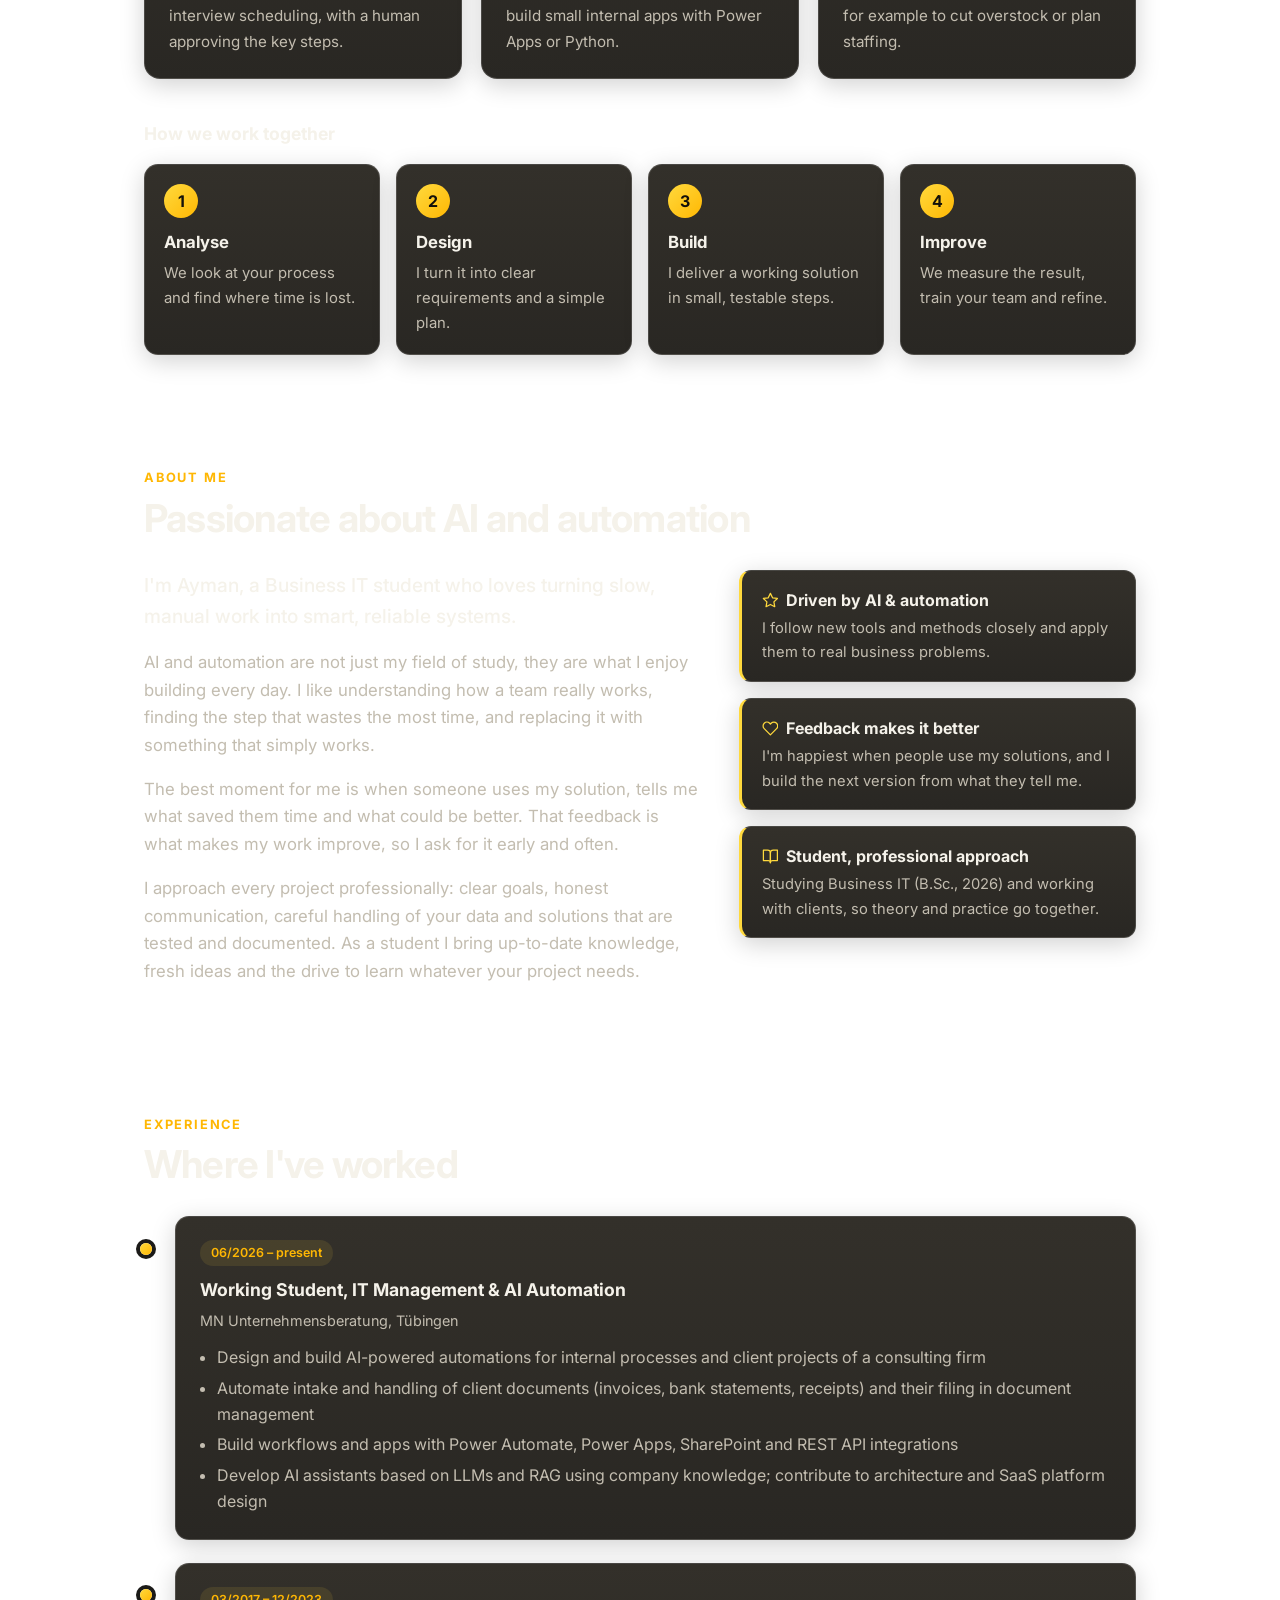
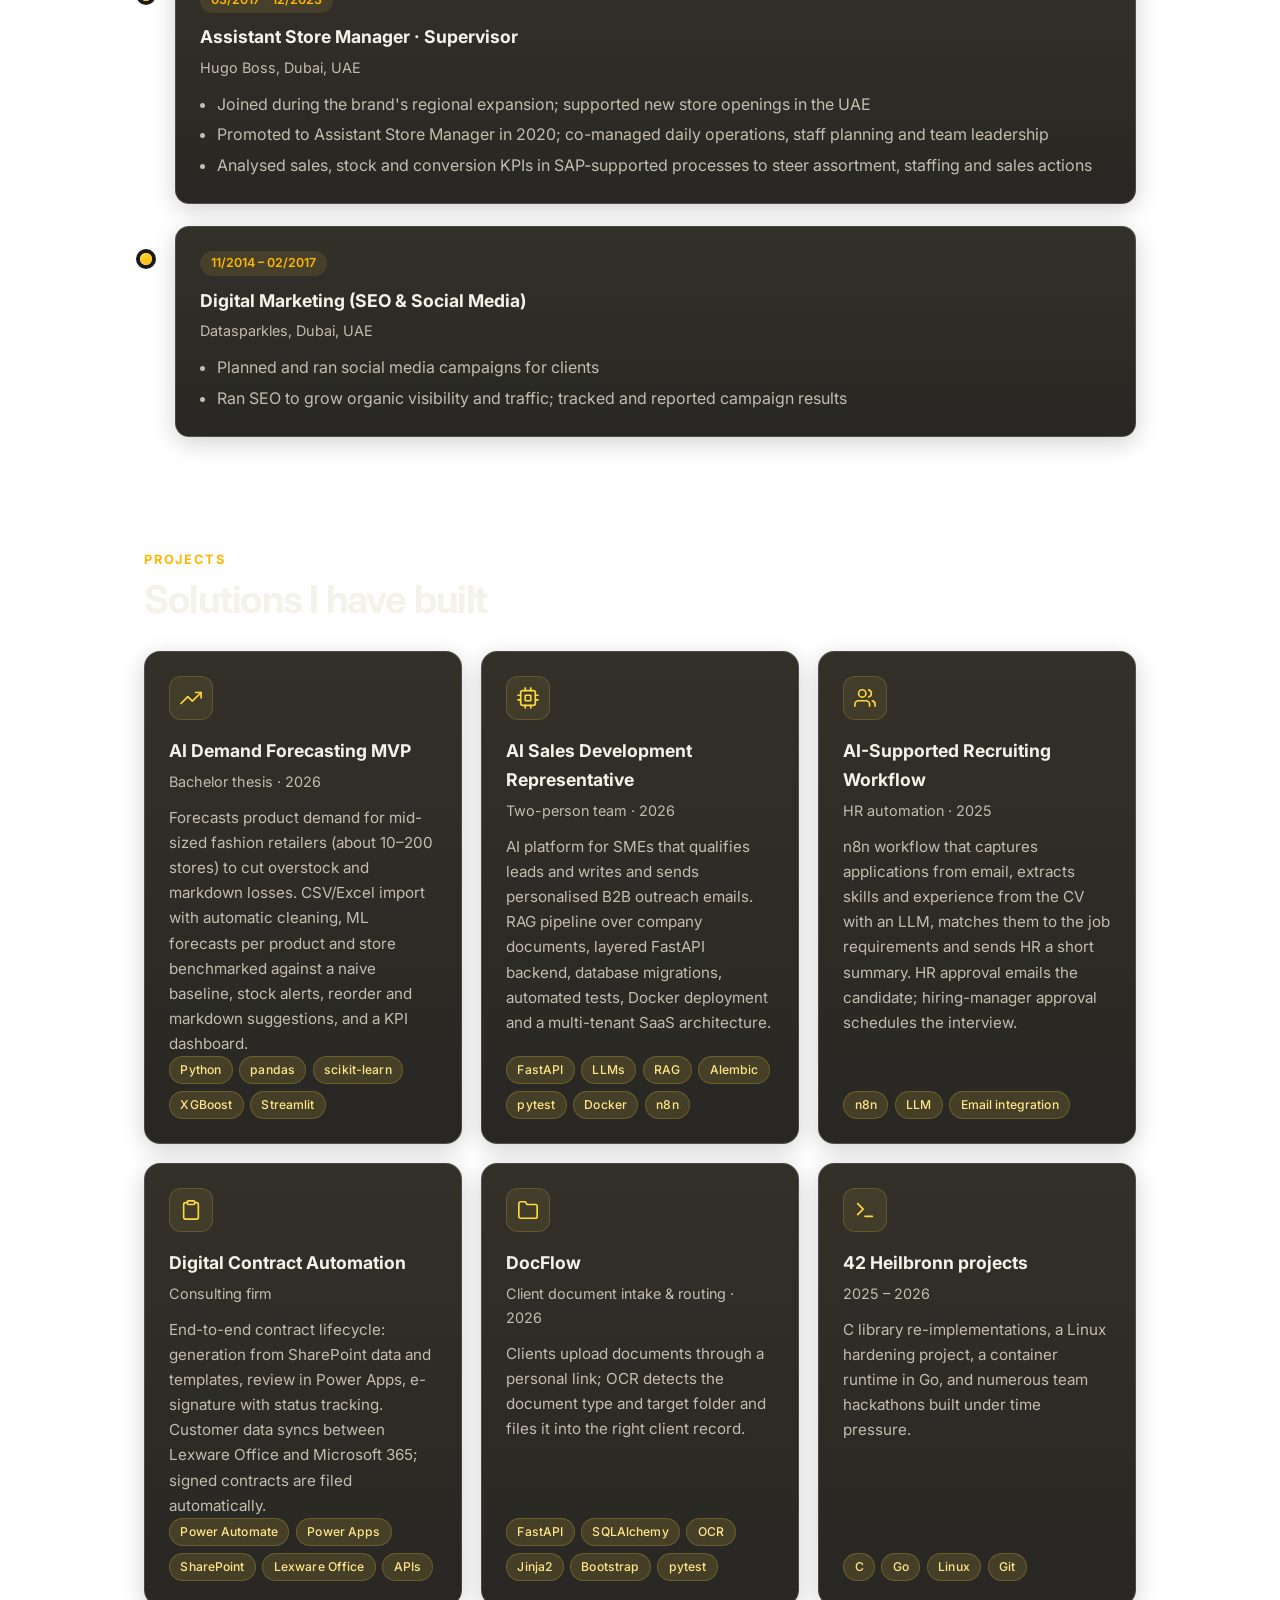
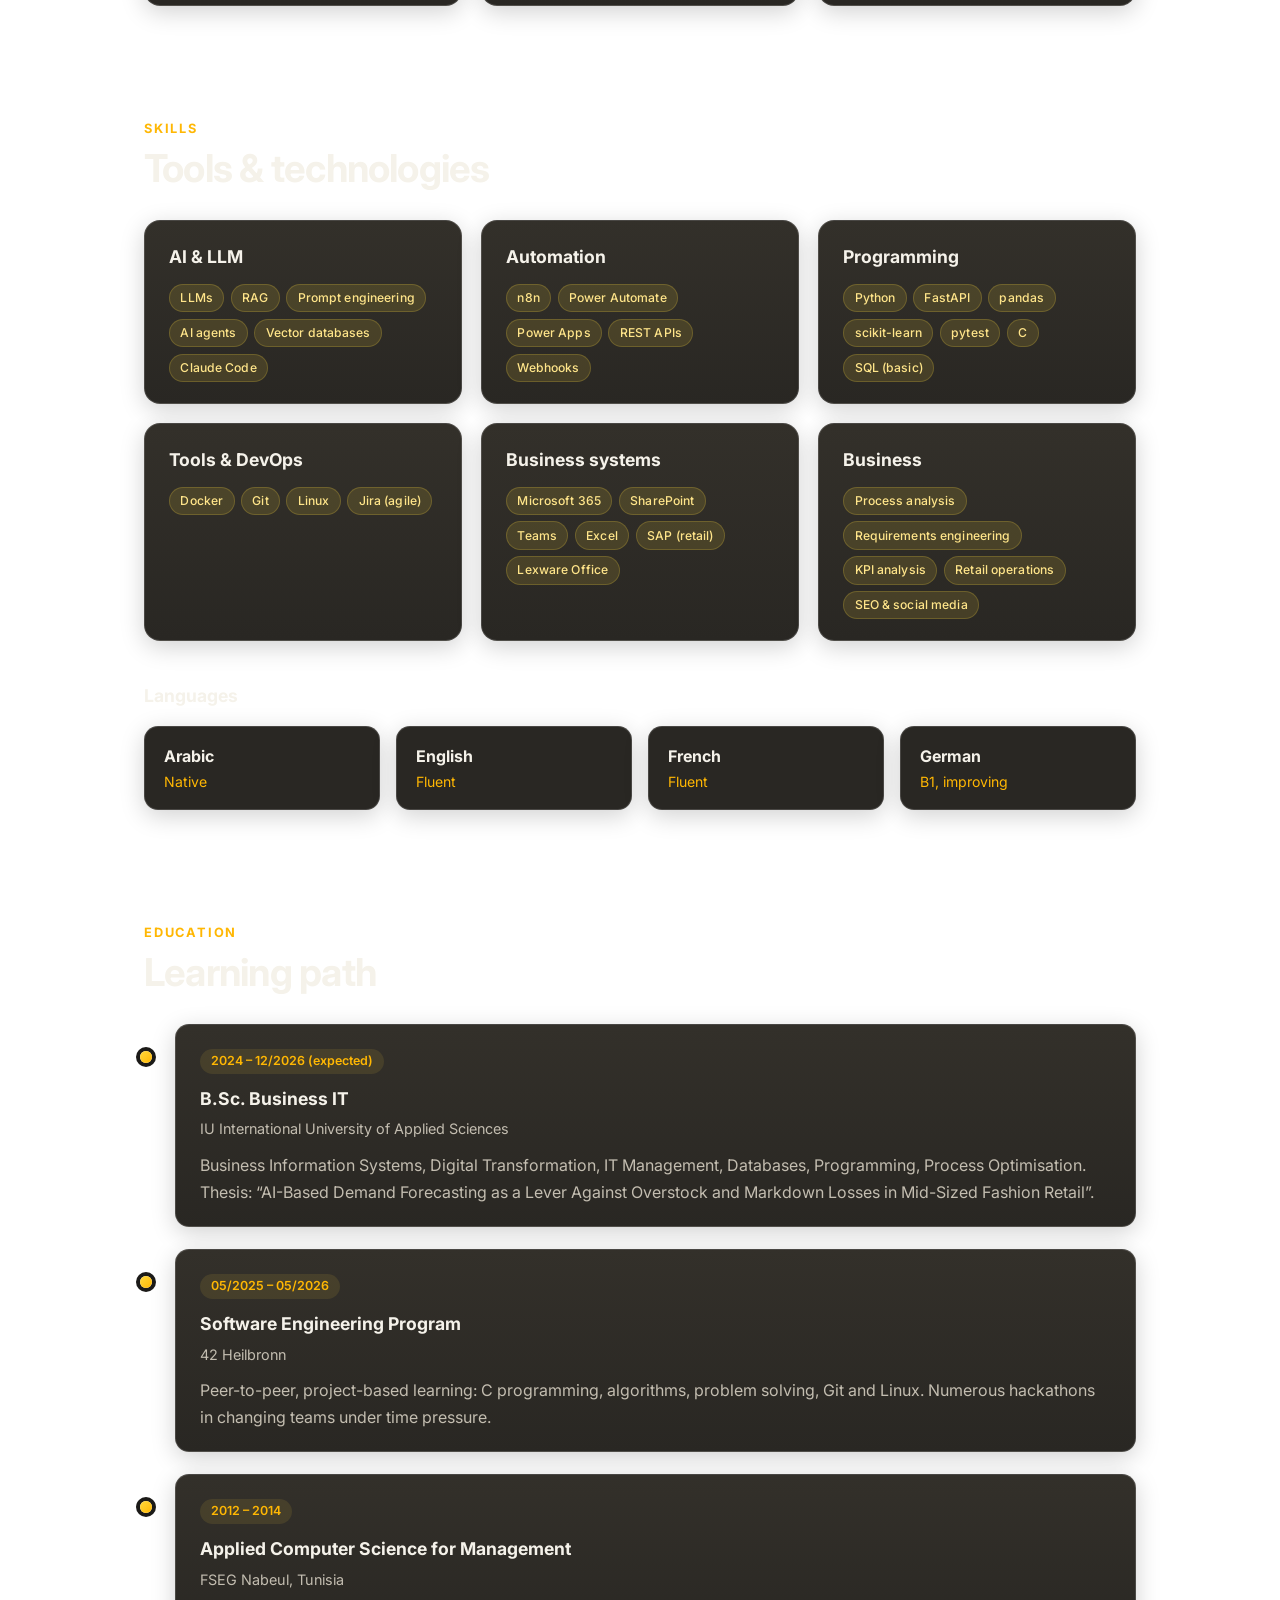
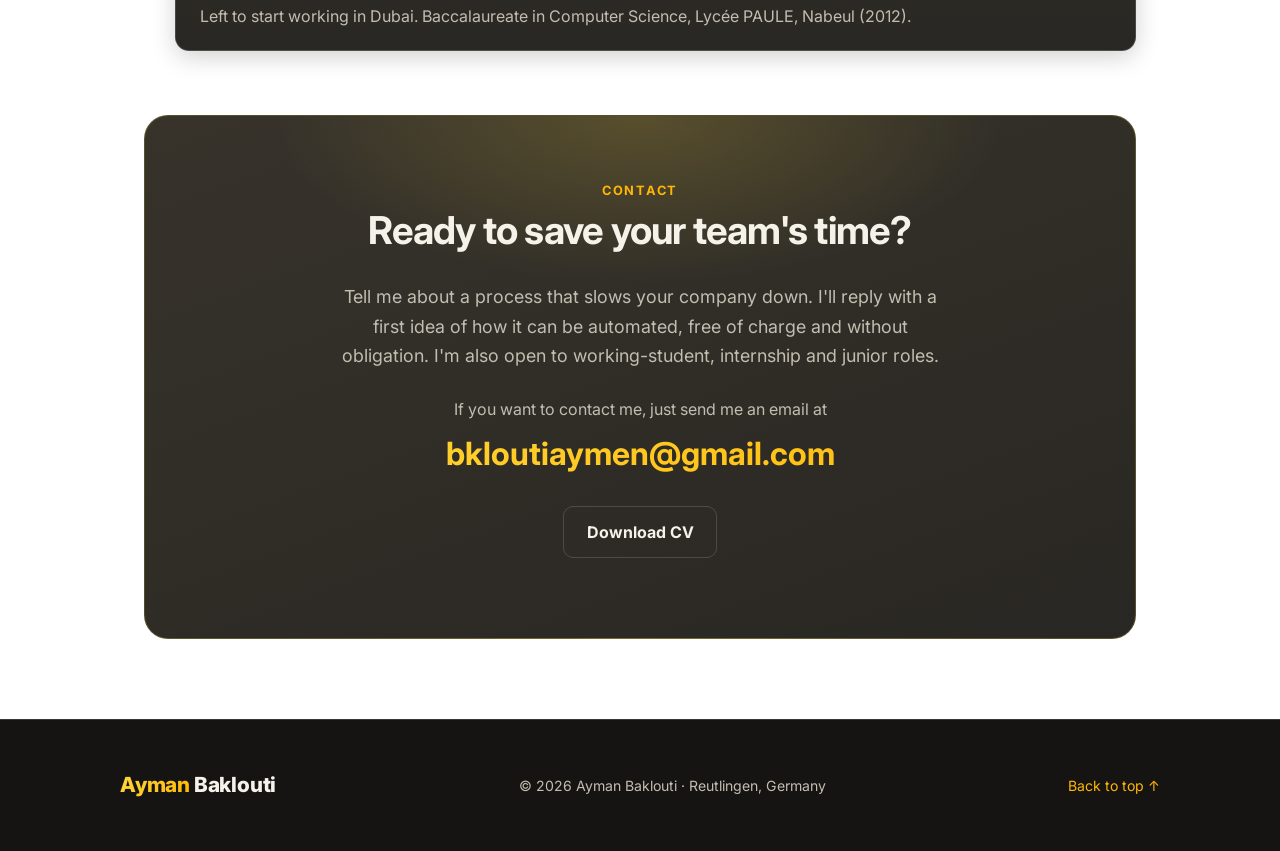
==== commit 9f9966c6: "Use full name instead of AB logo" ====
--- a/index.html
+++ b/index.html
@@ -15,13 +15,13 @@
   <meta property="og:type" content="website">
   <link rel="alternate" hreflang="en" href="https://bakloutia.github.io/">
   <link rel="alternate" hreflang="de" href="https://bakloutia.github.io/de/">
-  <link rel="stylesheet" href="style.css?v=10">
+  <link rel="stylesheet" href="style.css?v=11">
 </head>
 <body>
   <div class="bg-glow"></div>
 
   <header class="top">
-    <a class="brand" href="#top"><span>A</span>B</a>
+    <a class="brand" href="#top"><span>Ayman</span> Baklouti</a>
     <button class="menu" aria-label="Menu" aria-expanded="false"><span></span><span></span><span></span></button>
     <nav>
       <a href="#services">Services</a>
@@ -234,7 +234,7 @@
     </section>
   </main>
 
-  <footer><div class="foot"><span class="brand"><span>A</span>B</span><span>© 2026 Ayman Baklouti · Reutlingen, Germany</span><a href="#top">Back to top ↑</a></div></footer>
-  <script src="script.js?v=10"></script>
+  <footer><div class="foot"><span class="brand"><span>Ayman</span> Baklouti</span><span>© 2026 Ayman Baklouti · Reutlingen, Germany</span><a href="#top">Back to top ↑</a></div></footer>
+  <script src="script.js?v=11"></script>
 </body>
 </html>
--- a/style.css
+++ b/style.css
@@ -218,3 +218,4 @@
 .lang { border:1px solid var(--a1); color:var(--a1) !important; padding:.2rem .65rem; border-radius:999px; font-size:.8rem !important; font-weight:700 !important; letter-spacing:.05em; }
 .lang:hover { background:var(--a1); color:#14110a !important; }
 @media (max-width:820px) { nav a.lang { border:1px solid var(--a1) !important; align-self:flex-start; margin-top:.8rem; padding:.3rem .9rem !important; } }
+.brand { white-space:nowrap; letter-spacing:-.01em; }
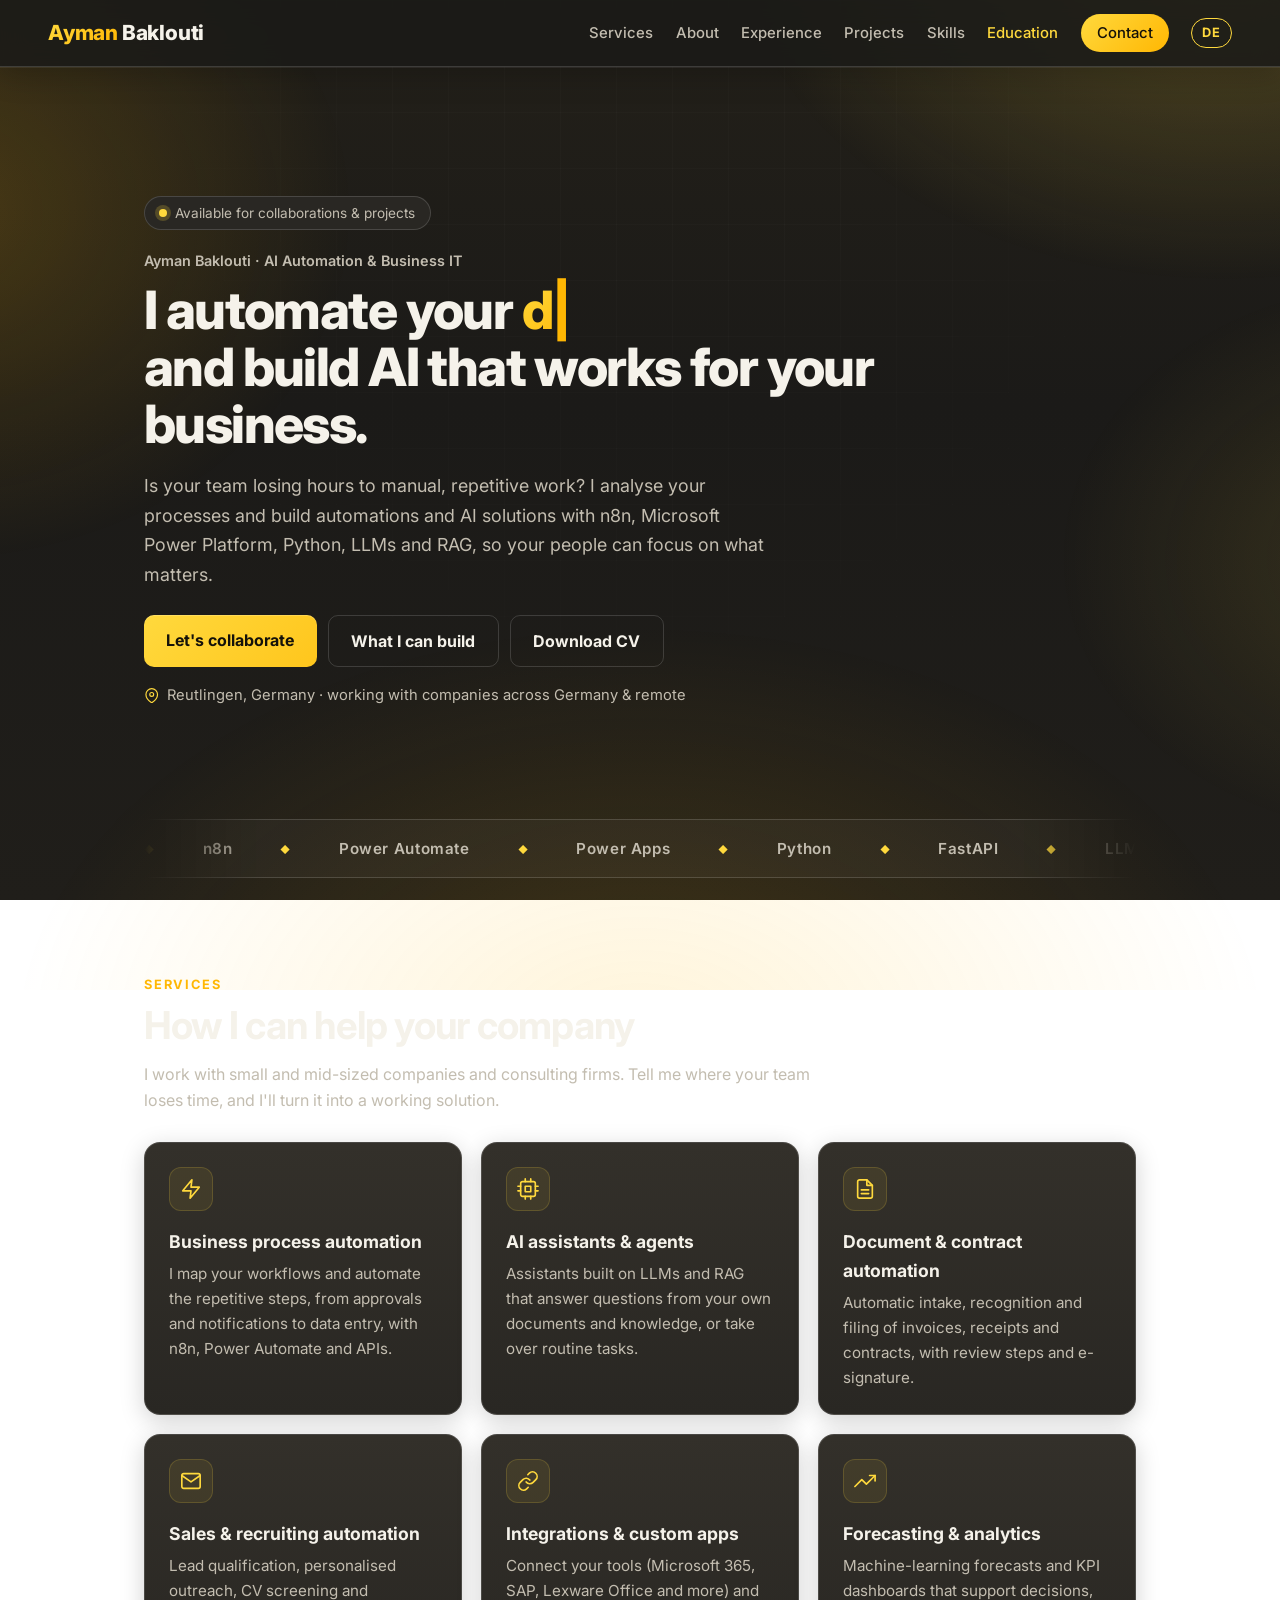
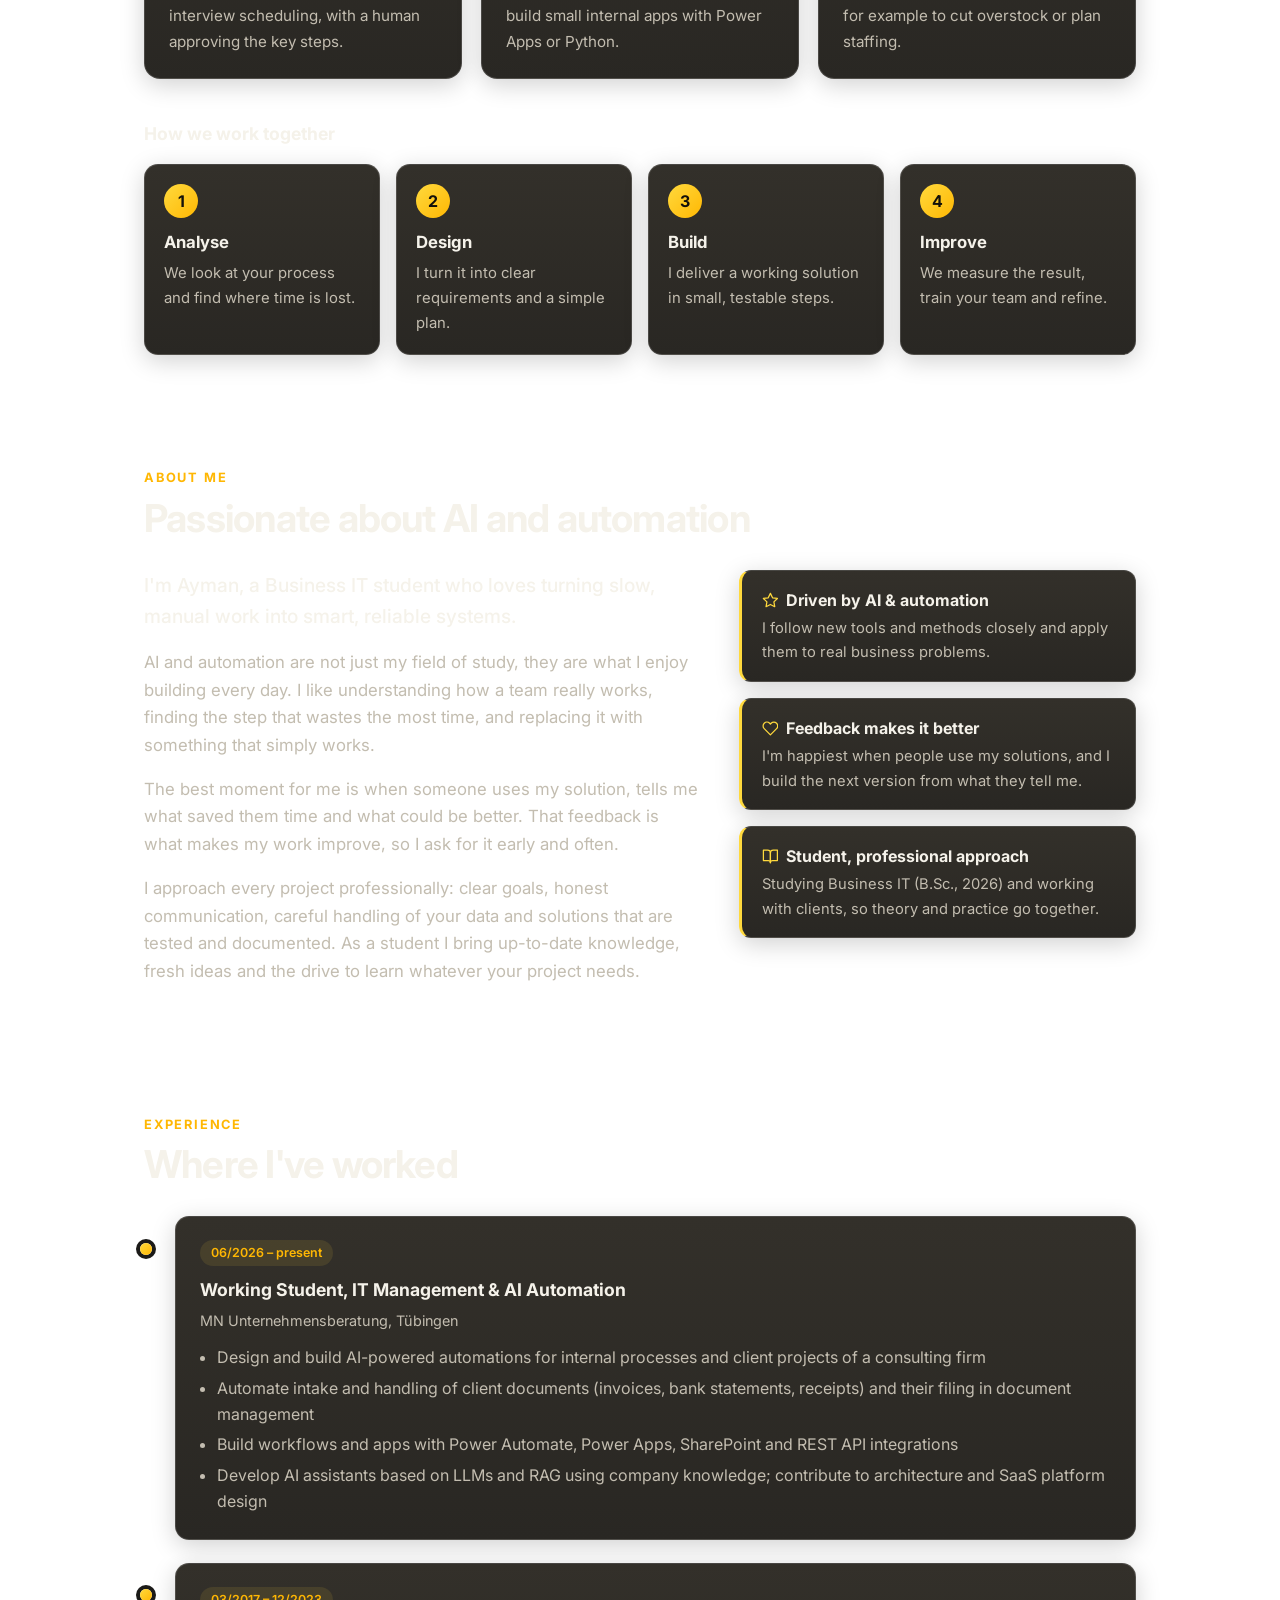
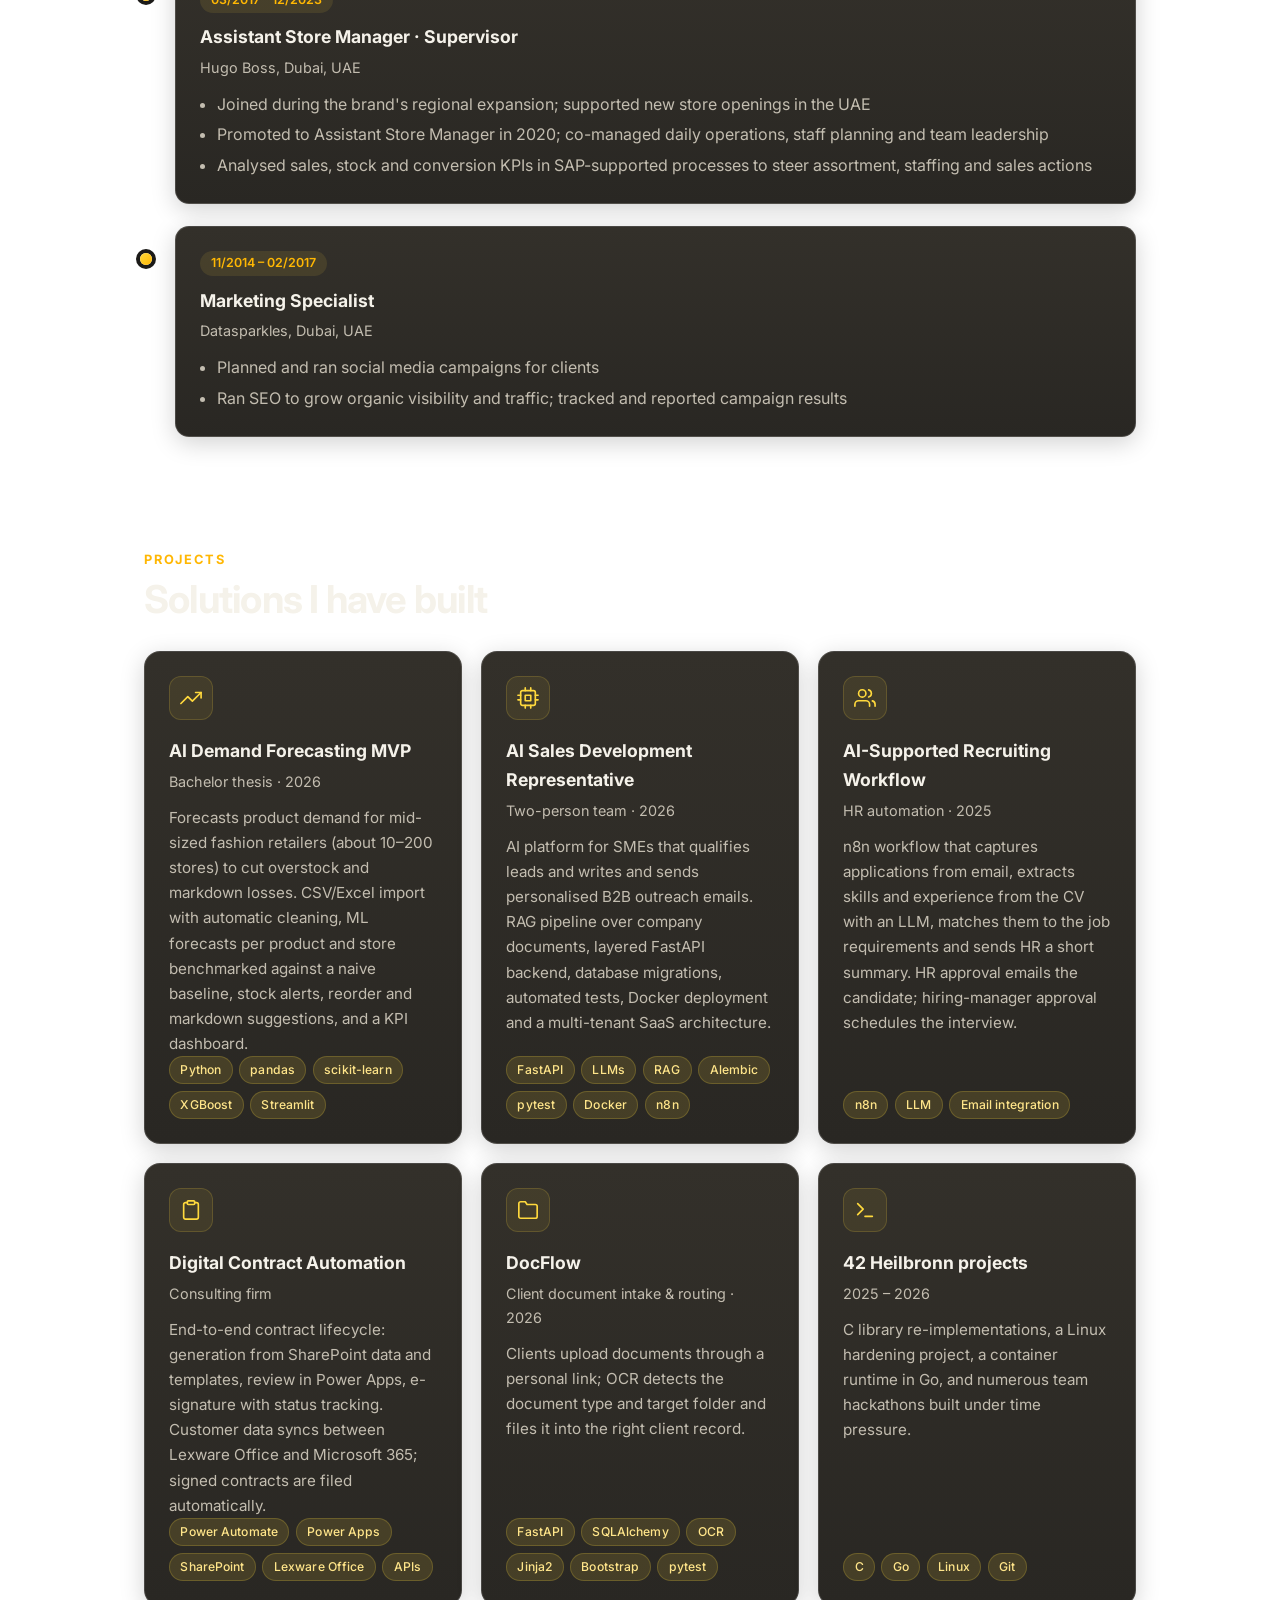
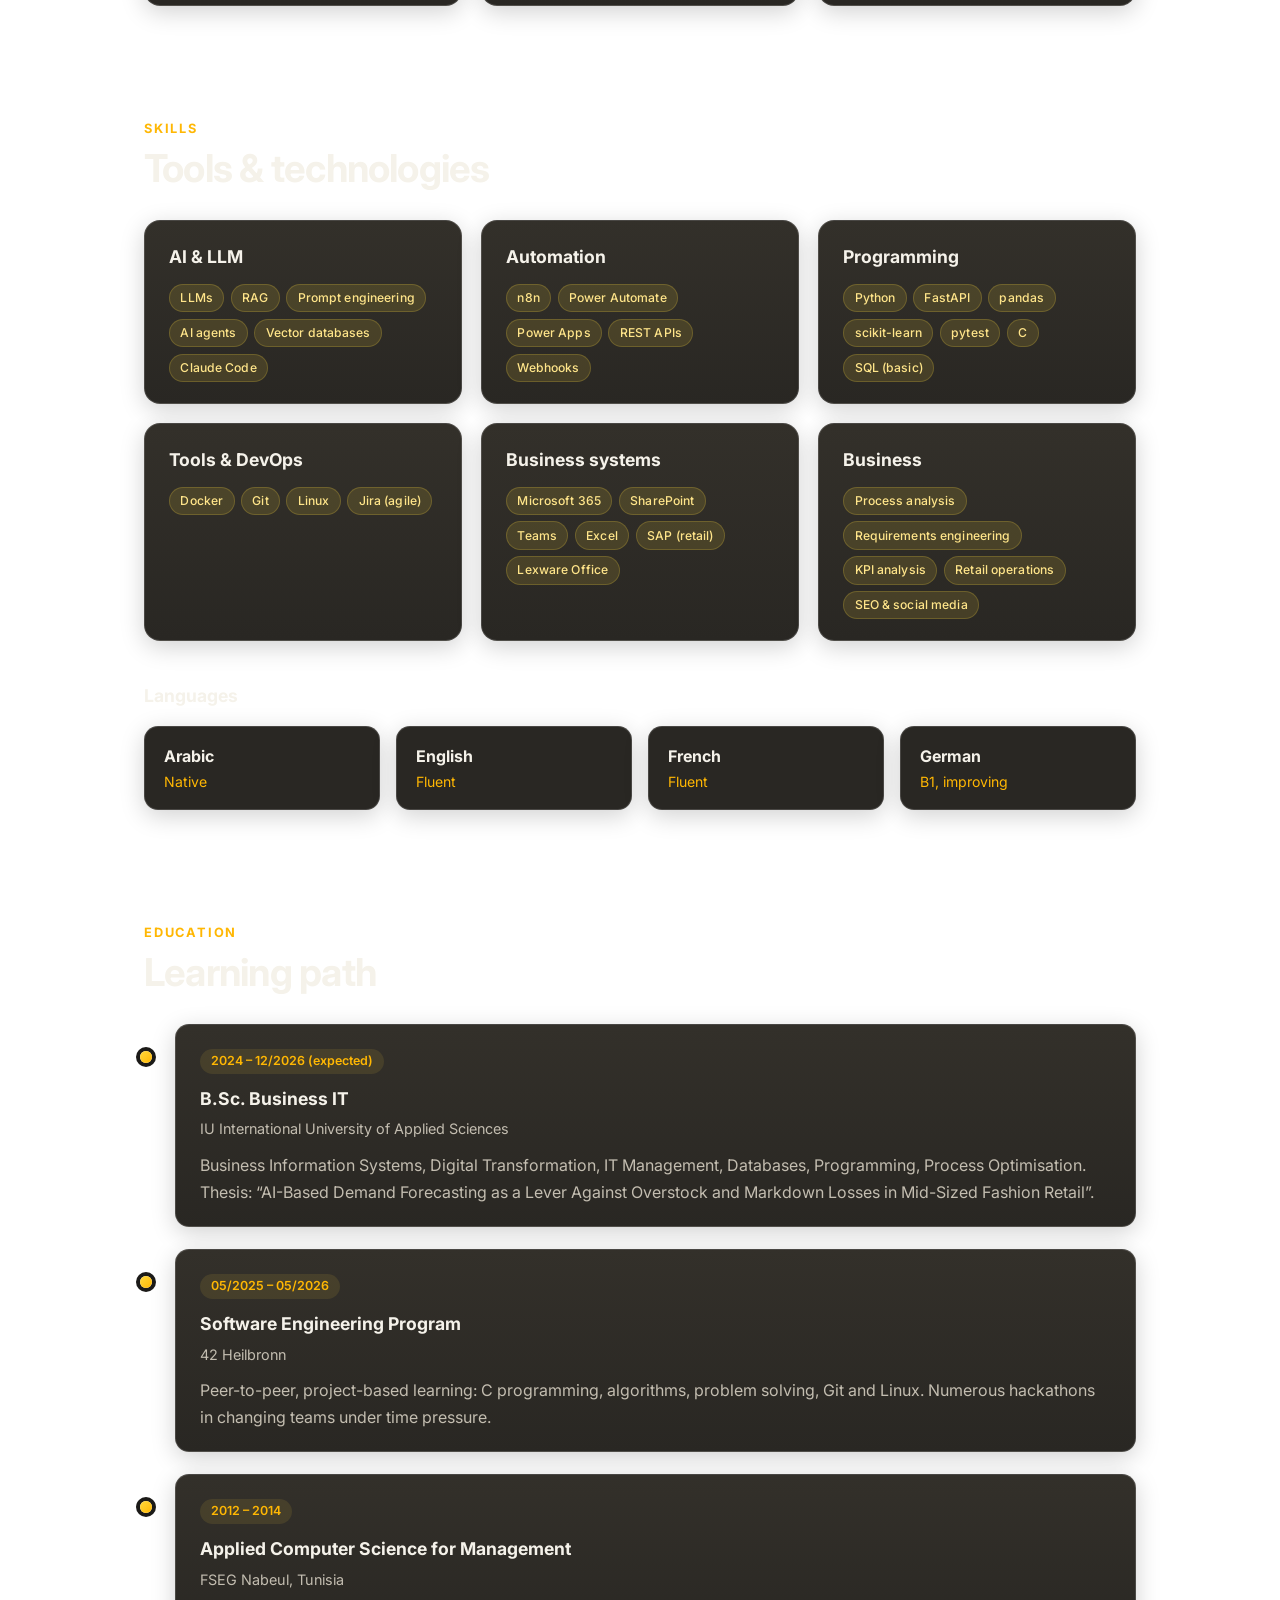
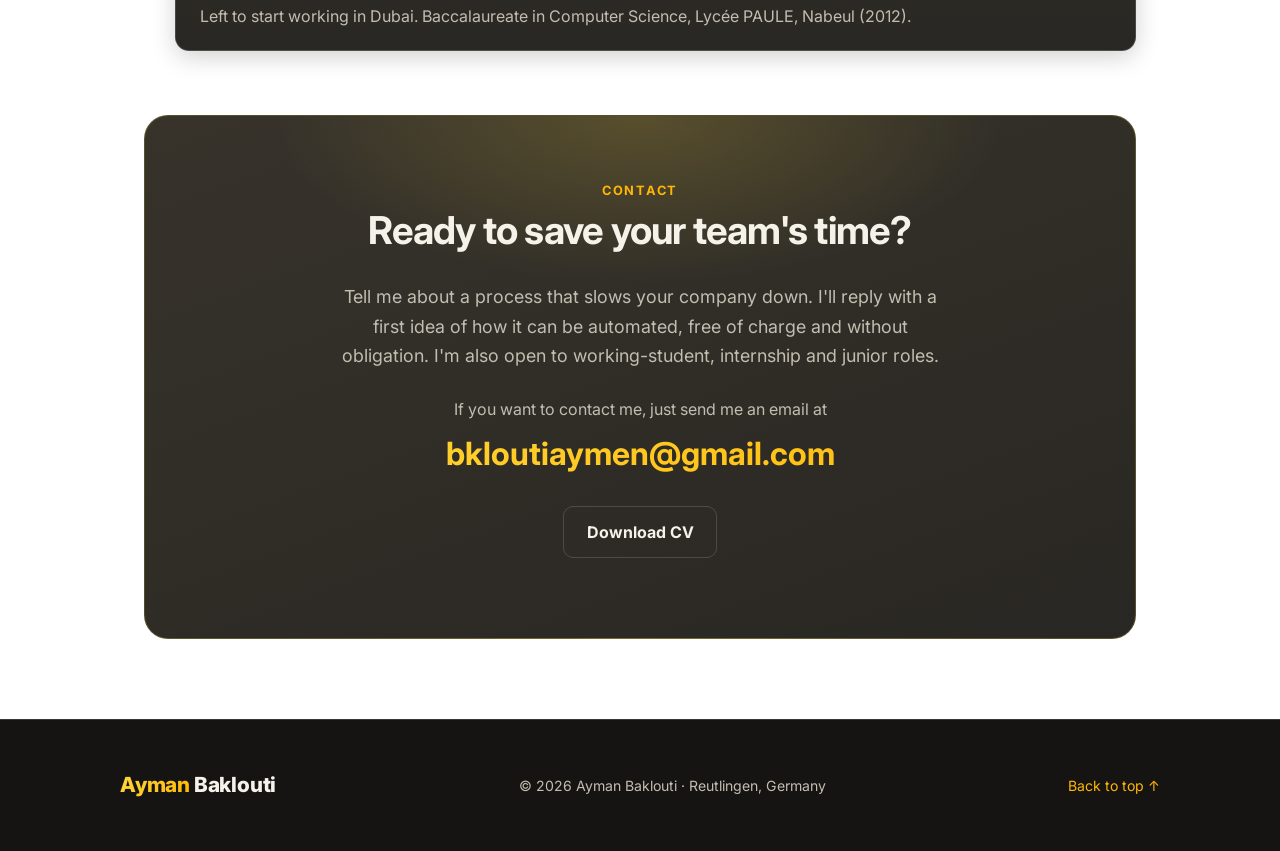
==== commit 9f934742: "Change Datasparkles job title to Marketing Specialist" ====
--- a/index.html
+++ b/index.html
@@ -15,7 +15,7 @@
   <meta property="og:type" content="website">
   <link rel="alternate" hreflang="en" href="https://bakloutia.github.io/">
   <link rel="alternate" hreflang="de" href="https://bakloutia.github.io/de/">
-  <link rel="stylesheet" href="style.css?v=11">
+  <link rel="stylesheet" href="style.css?v=12">
 </head>
 <body>
   <div class="bg-glow"></div>
@@ -120,7 +120,7 @@
         </article>
         <article class="tl-item">
           <span class="tl-date">11/2014 – 02/2017</span>
-          <h3>Digital Marketing (SEO &amp; Social Media)</h3>
+          <h3>Marketing Specialist</h3>
           <p class="meta">Datasparkles, Dubai, UAE</p>
           <ul>
             <li>Planned and ran social media campaigns for clients</li>
@@ -235,6 +235,6 @@
   </main>
 
   <footer><div class="foot"><span class="brand"><span>Ayman</span> Baklouti</span><span>© 2026 Ayman Baklouti · Reutlingen, Germany</span><a href="#top">Back to top ↑</a></div></footer>
-  <script src="script.js?v=11"></script>
+  <script src="script.js?v=12"></script>
 </body>
 </html>
